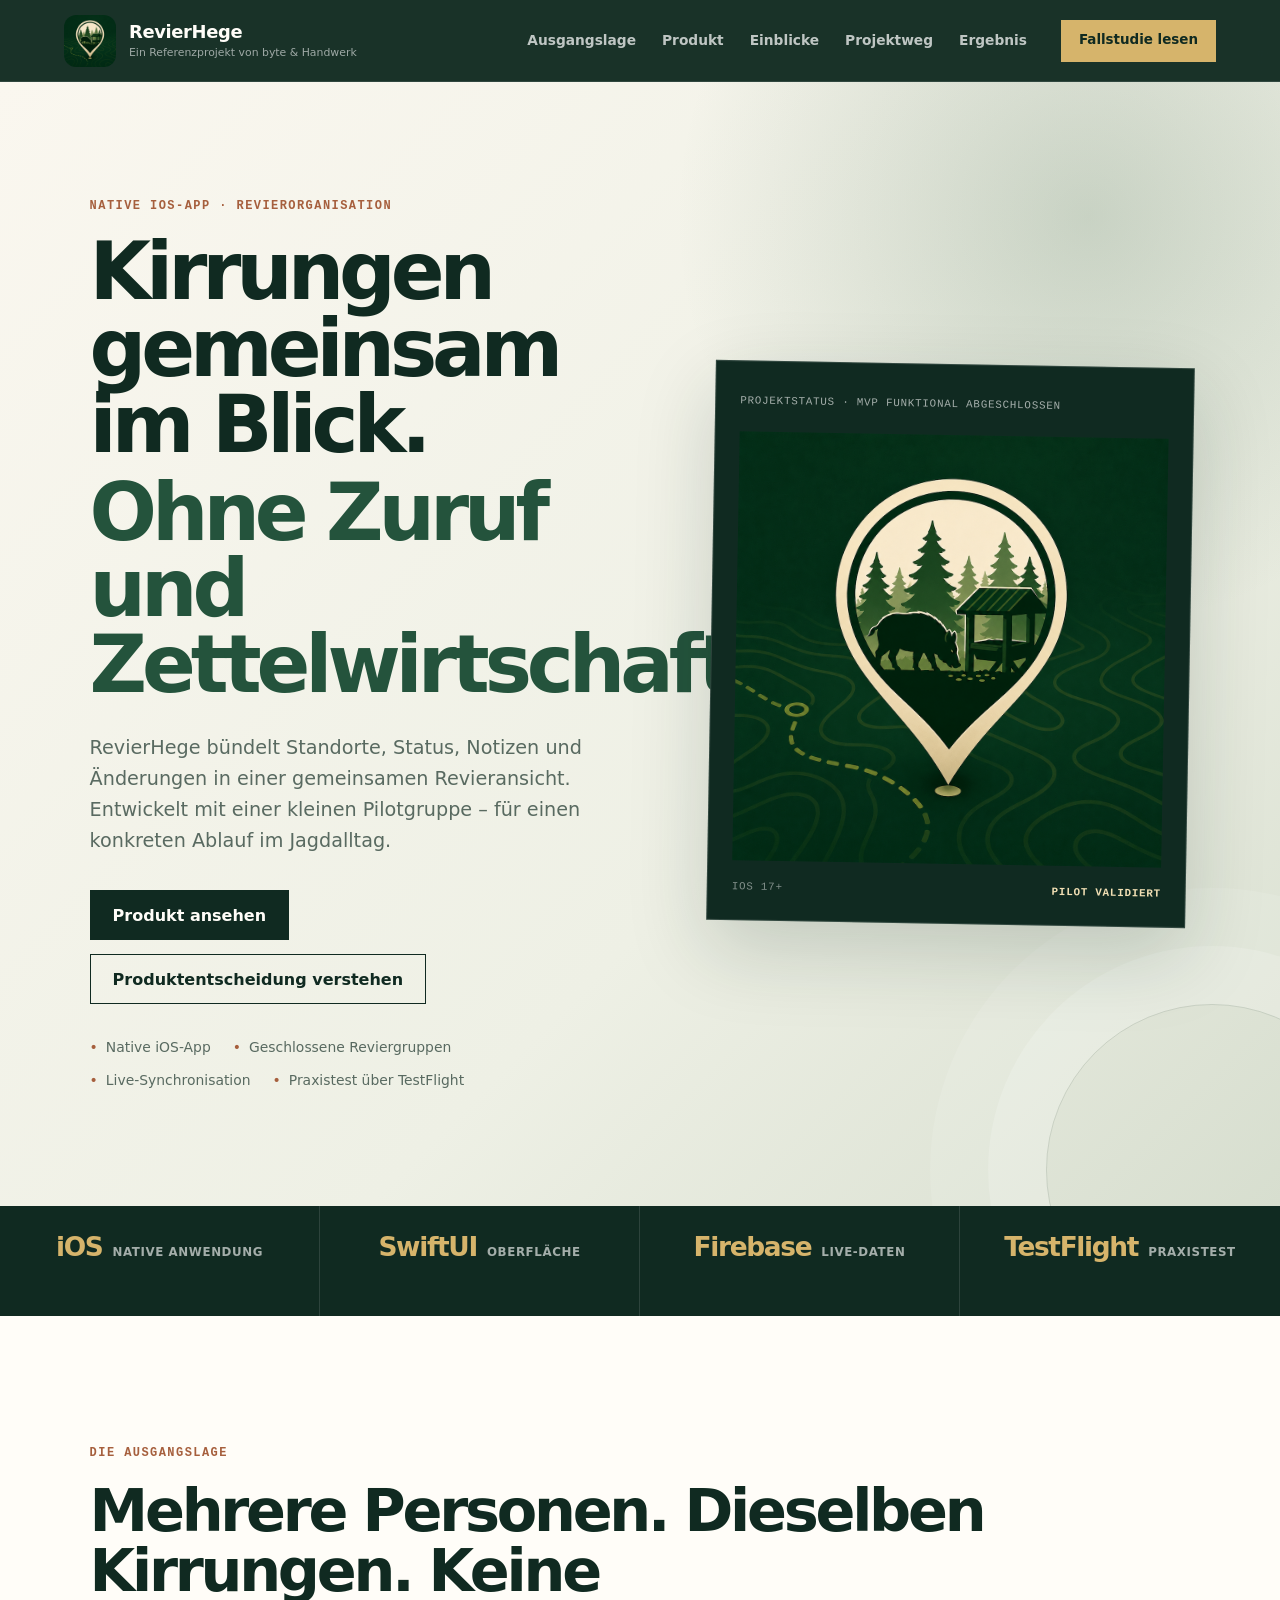
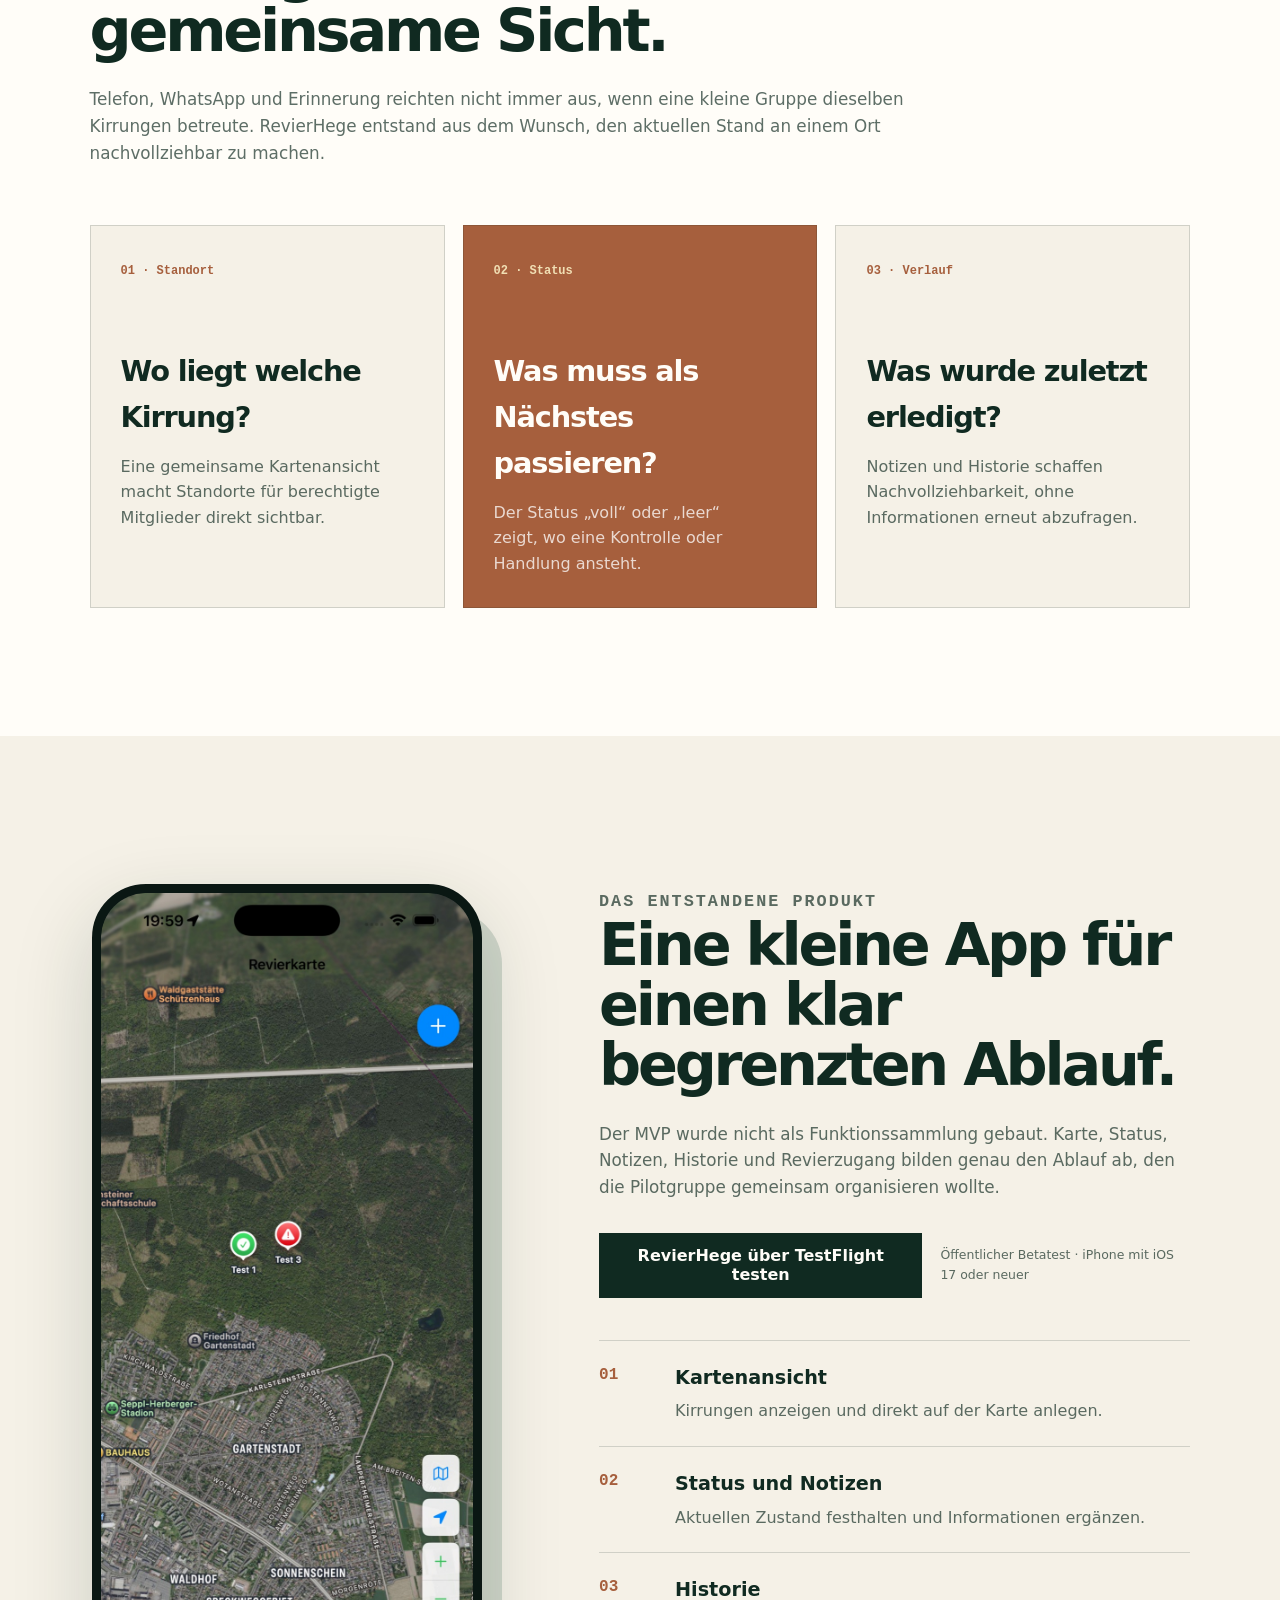
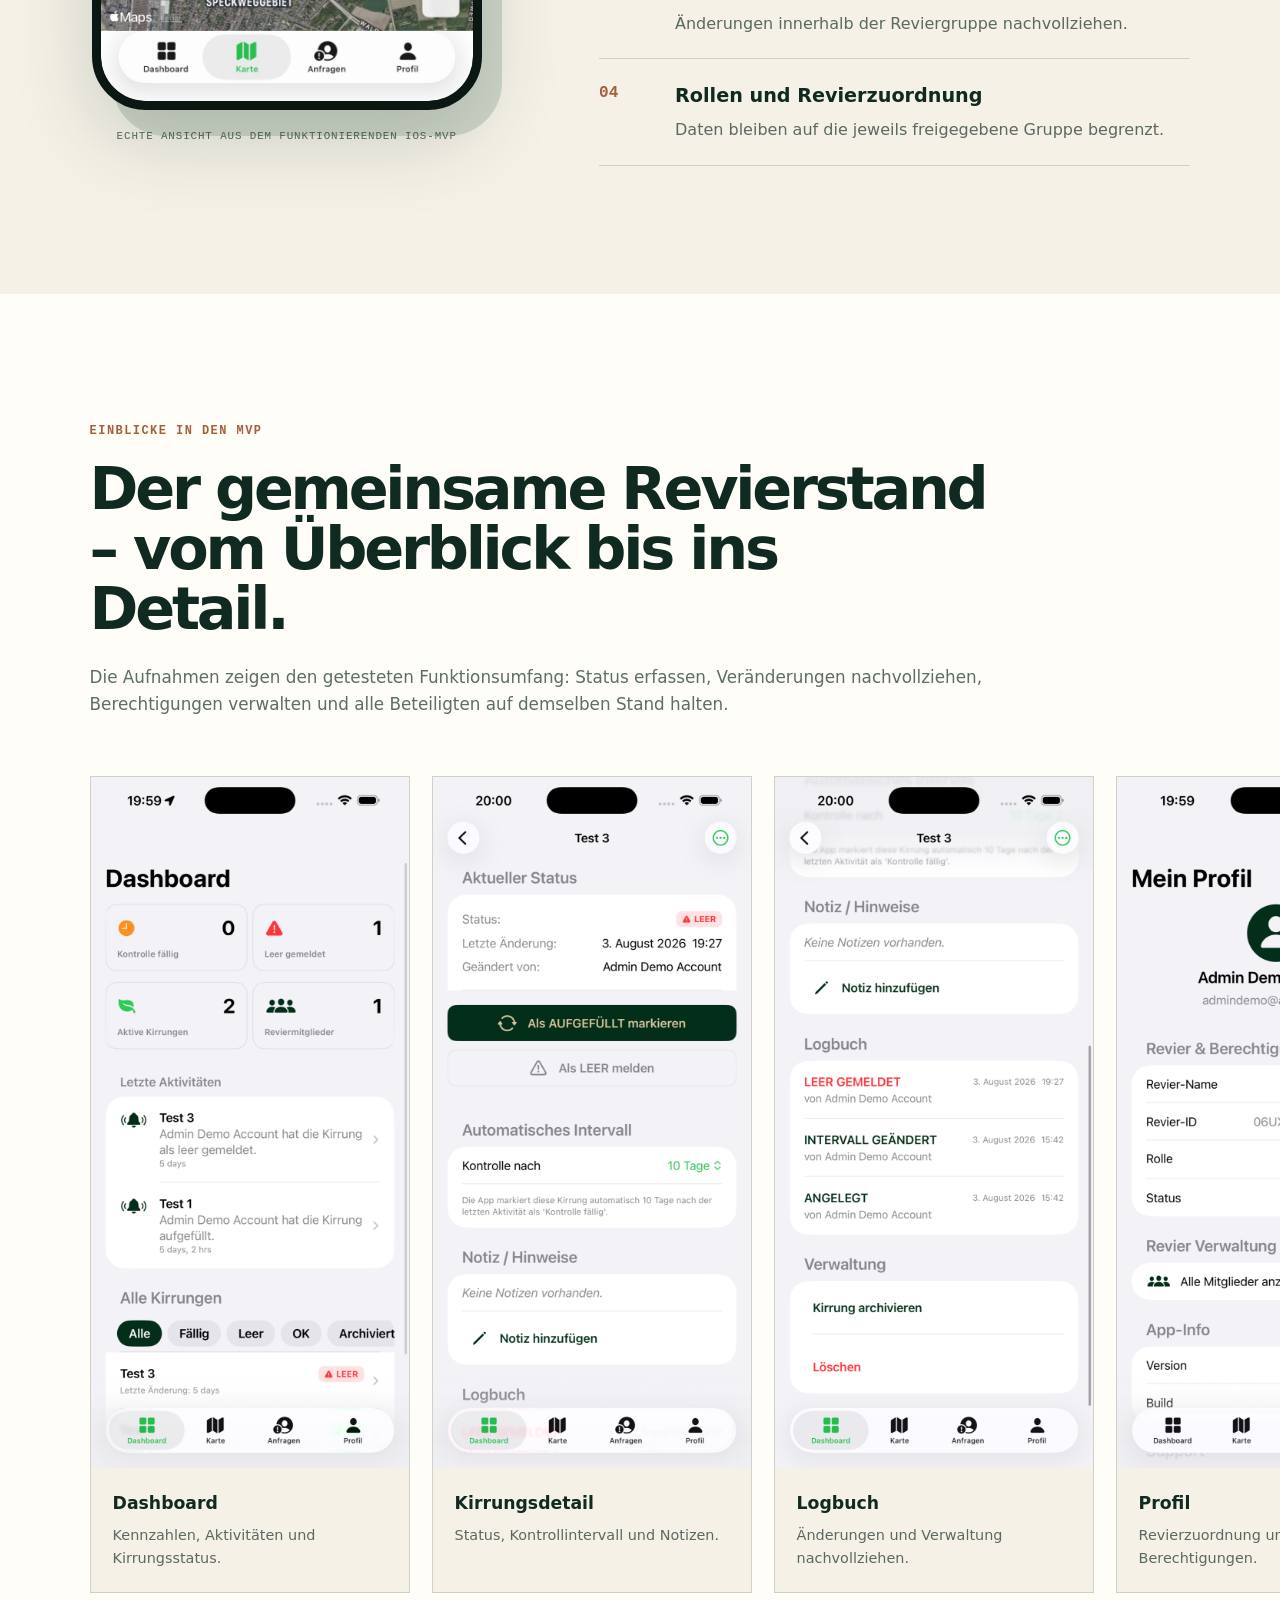
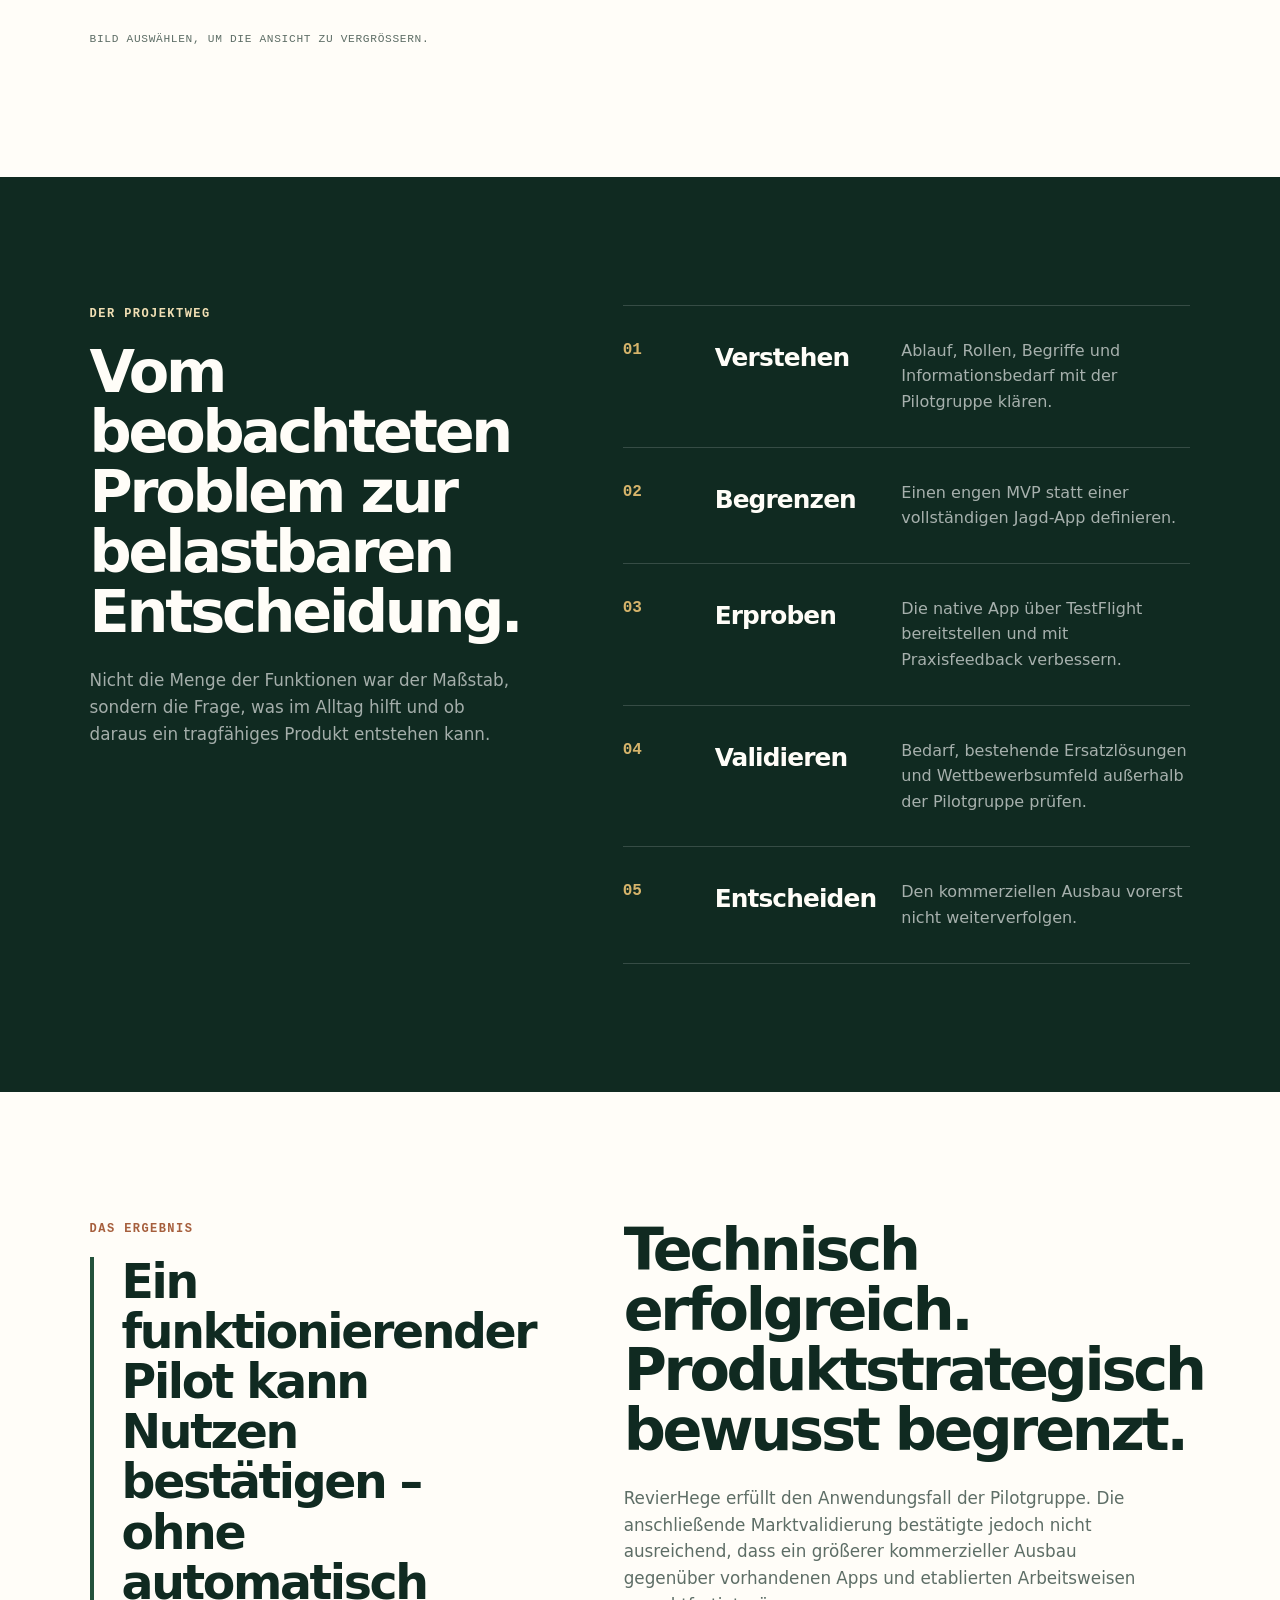
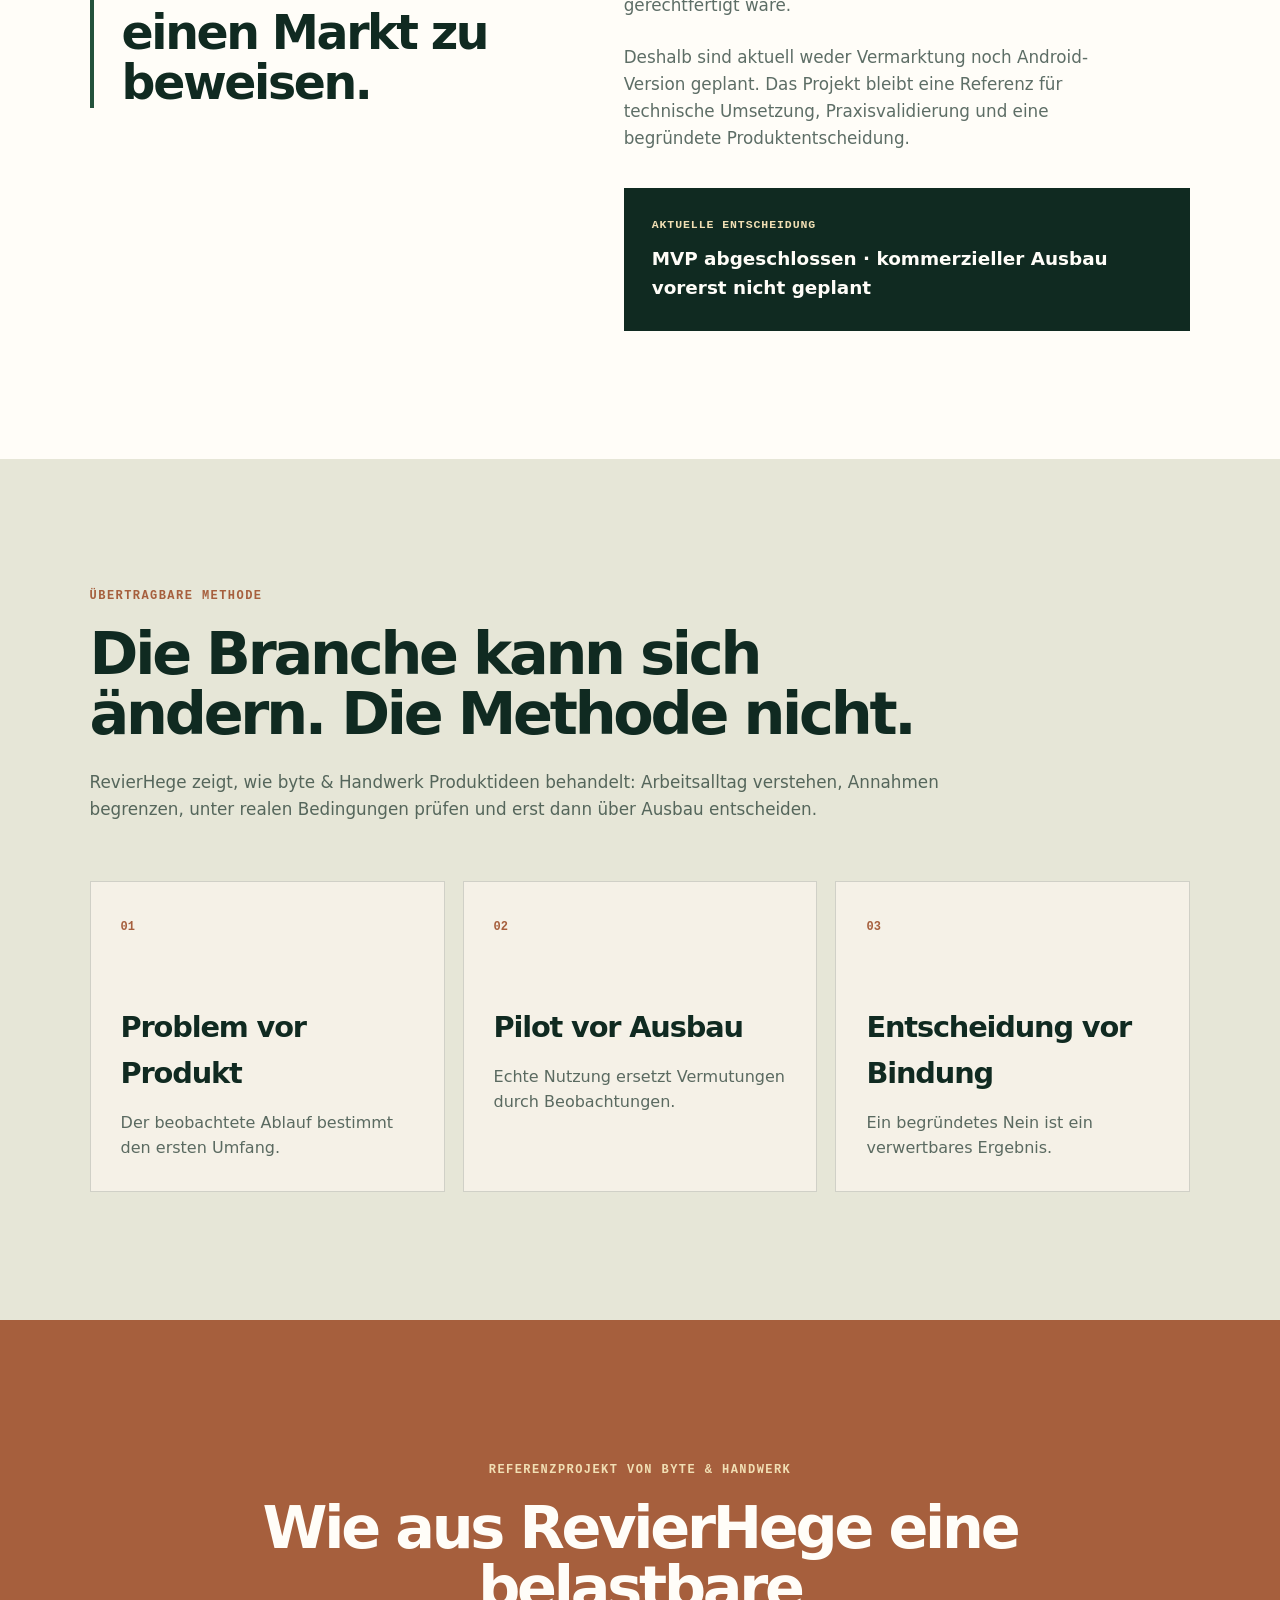
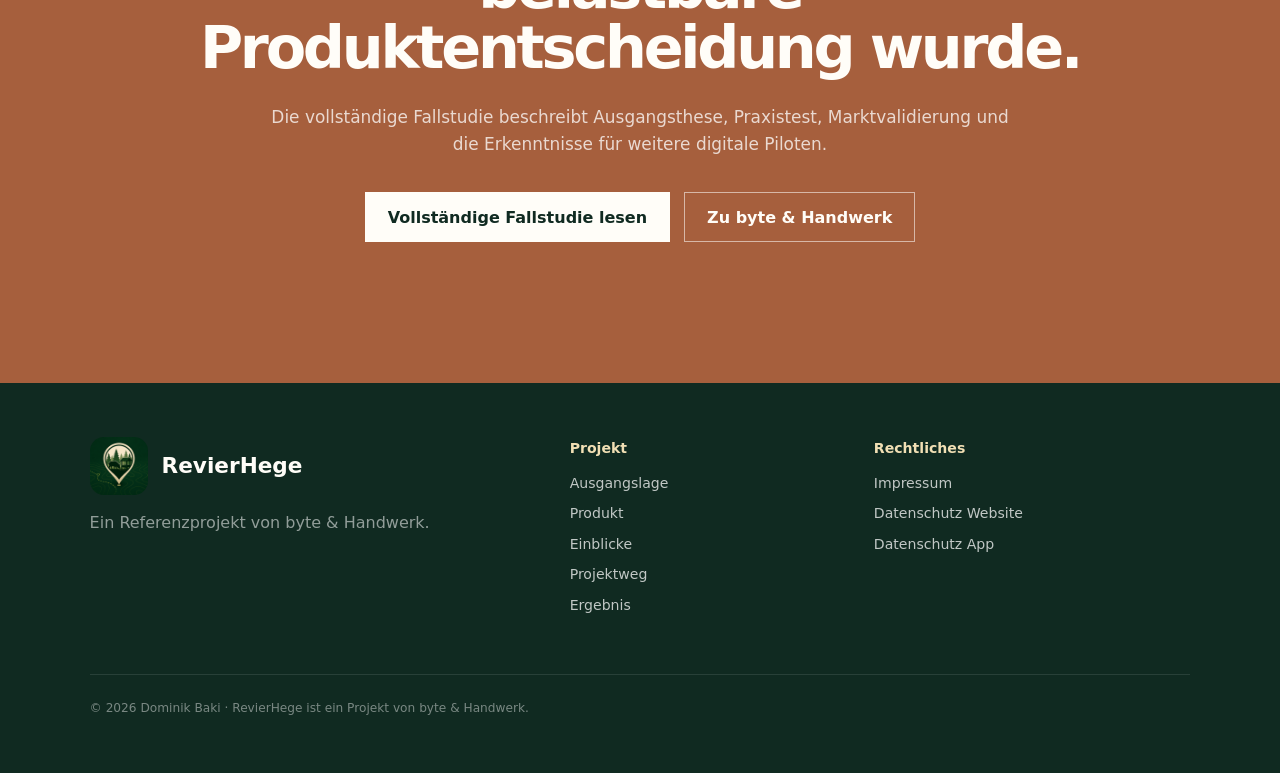
==== index.html @ daffe8df "feat: add app screenshots and beta link" ====
<!doctype html>
<html lang="de">
  <head>
    <meta charset="utf-8">
    <meta name="viewport" content="width=device-width, initial-scale=1">
    <title>RevierHege – Kirrungen gemeinsam im Blick</title>
    <meta name="description" content="RevierHege ist eine native iOS-App zur gemeinsamen Verwaltung von Kirrungen in kleinen, geschlossenen Reviergruppen.">
    <meta name="robots" content="noindex, nofollow">
    <meta name="theme-color" content="#102a21">
    <meta property="og:type" content="website">
    <meta property="og:locale" content="de_DE">
    <meta property="og:title" content="RevierHege – Kirrungen gemeinsam im Blick">
    <meta property="og:description" content="Vom Praxisproblem zum funktionierenden iOS-Piloten – ein Referenzprojekt von byte &amp; Handwerk.">
    <link rel="icon" type="image/png" href="assets/images/revierhege-icon.png">
    <link rel="apple-touch-icon" href="assets/images/revierhege-icon.png">
    <link rel="stylesheet" href="assets/styles.css?v=20260808-3">
    <script src="assets/site.js?v=20260808-2" defer></script>
    <script type="application/ld+json">
      {
        "@context": "https://schema.org",
        "@type": "SoftwareApplication",
        "name": "RevierHege",
        "applicationCategory": "ProductivityApplication",
        "operatingSystem": "iOS 17 oder neuer",
        "description": "Native iOS-App zur gemeinsamen Verwaltung von Kirrungen in kleinen Reviergruppen.",
        "author": {
          "@type": "Person",
          "name": "Dominik Baki"
        },
        "publisher": {
          "@type": "Organization",
          "name": "byte & Handwerk",
          "url": "https://byteundhandwerk.de/"
        }
      }
    </script>
  </head>
  <body>
    <a class="skip-link" href="#main-content">Zum Hauptinhalt springen</a>

    <header class="site-header">
      <a class="brand" href="index.html" aria-label="RevierHege Startseite">
        <img src="assets/images/revierhege-icon.png" alt="">
        <span><strong>RevierHege</strong><small>Ein Referenzprojekt von byte &amp; Handwerk</small></span>
      </a>
      <nav class="desktop-nav" aria-label="Hauptnavigation">
        <a href="#ausgangslage">Ausgangslage</a>
        <a href="#produkt">Produkt</a>
        <a href="#einblicke">Einblicke</a>
        <a href="#projektweg">Projektweg</a>
        <a href="#ergebnis">Ergebnis</a>
      </nav>
      <a class="button button-small" href="https://byteundhandwerk.de/referenz-revierhege.html" target="_blank" rel="noopener noreferrer">Fallstudie lesen</a>
      <button class="nav-toggle" type="button" data-nav-toggle aria-label="Menü öffnen" aria-expanded="false"><span></span></button>
    </header>
    <nav class="mobile-nav" data-mobile-nav aria-label="Mobile Navigation" aria-hidden="true">
      <a href="#ausgangslage">Ausgangslage</a>
      <a href="#produkt">Produkt</a>
      <a href="#einblicke">Einblicke</a>
      <a href="#projektweg">Projektweg</a>
      <a href="#ergebnis">Ergebnis</a>
      <a href="https://byteundhandwerk.de/referenz-revierhege.html">Fallstudie bei byte &amp; Handwerk</a>
    </nav>

    <main id="main-content">
      <section class="hero">
        <div class="hero-copy">
          <p class="eyebrow">Native iOS-App · Revierorganisation</p>
          <h1>Kirrungen gemeinsam im Blick.<span>Ohne Zuruf und Zettelwirtschaft.</span></h1>
          <p class="hero-lead">RevierHege bündelt Standorte, Status, Notizen und Änderungen in einer gemeinsamen Revieransicht. Entwickelt mit einer kleinen Pilotgruppe – für einen konkreten Ablauf im Jagdalltag.</p>
          <div class="hero-actions">
            <a class="button" href="#produkt">Produkt ansehen</a>
            <a class="button button-outline" href="#ergebnis">Produktentscheidung verstehen</a>
          </div>
          <ul class="trust-list" aria-label="Projektmerkmale">
            <li>Native iOS-App</li>
            <li>Geschlossene Reviergruppen</li>
            <li>Live-Synchronisation</li>
            <li>Praxistest über TestFlight</li>
          </ul>
        </div>

        <div class="brand-stage" aria-label="RevierHege App-Symbol und Projektstatus">
          <span class="stage-label">Projektstatus · MVP funktional abgeschlossen</span>
          <img src="assets/images/revierhege-icon.png" alt="RevierHege App-Symbol mit Wald, Wildschwein, Kirrung und Kartenmarkierung">
          <div class="stage-footer"><span>iOS 17+</span><strong>Pilot validiert</strong></div>
        </div>
      </section>

      <section class="project-stats" aria-label="Projektüberblick">
        <div><strong>iOS</strong><span>Native Anwendung</span></div>
        <div><strong>SwiftUI</strong><span>Oberfläche</span></div>
        <div><strong>Firebase</strong><span>Live-Daten</span></div>
        <div><strong>TestFlight</strong><span>Praxistest</span></div>
      </section>

      <section class="section section-white" id="ausgangslage">
        <div class="section-heading">
          <p class="eyebrow">Die Ausgangslage</p>
          <h2>Mehrere Personen. Dieselben Kirrungen. Keine gemeinsame Sicht.</h2>
          <p>Telefon, WhatsApp und Erinnerung reichten nicht immer aus, wenn eine kleine Gruppe dieselben Kirrungen betreute. RevierHege entstand aus dem Wunsch, den aktuellen Stand an einem Ort nachvollziehbar zu machen.</p>
        </div>
        <div class="problem-grid">
          <article><span class="card-number">01 · Standort</span><h3>Wo liegt welche Kirrung?</h3><p>Eine gemeinsame Kartenansicht macht Standorte für berechtigte Mitglieder direkt sichtbar.</p></article>
          <article class="accent-card"><span class="card-number">02 · Status</span><h3>Was muss als Nächstes passieren?</h3><p>Der Status „voll“ oder „leer“ zeigt, wo eine Kontrolle oder Handlung ansteht.</p></article>
          <article><span class="card-number">03 · Verlauf</span><h3>Was wurde zuletzt erledigt?</h3><p>Notizen und Historie schaffen Nachvollziehbarkeit, ohne Informationen erneut abzufragen.</p></article>
        </div>
      </section>

      <section class="section section-paper" id="produkt">
        <div class="product-layout">
          <figure class="app-preview">
            <div class="phone-frame">
              <img src="assets/images/screenshots/revierkarte.jpg" width="828" height="1800" alt="Revierkarte der RevierHege-App mit zwei markierten Kirrungen und unterschiedlichem Status">
            </div>
            <figcaption>Echte Ansicht aus dem funktionierenden iOS-MVP</figcaption>
          </figure>
          <div class="section-heading product-copy">
            <p class="eyebrow">Das entstandene Produkt</p>
            <h2>Eine kleine App für einen klar begrenzten Ablauf.</h2>
            <p>Der MVP wurde nicht als Funktionssammlung gebaut. Karte, Status, Notizen, Historie und Revierzugang bilden genau den Ablauf ab, den die Pilotgruppe gemeinsam organisieren wollte.</p>
            <div class="product-testflight">
              <a class="button" href="https://testflight.apple.com/join/mZbs236u" target="_blank" rel="noopener noreferrer">RevierHege über TestFlight testen</a>
              <span>Öffentlicher Betatest · iPhone mit iOS 17 oder neuer</span>
            </div>
            <ul class="feature-list">
              <li><span>01</span><div><strong>Kartenansicht</strong><p>Kirrungen anzeigen und direkt auf der Karte anlegen.</p></div></li>
              <li><span>02</span><div><strong>Status und Notizen</strong><p>Aktuellen Zustand festhalten und Informationen ergänzen.</p></div></li>
              <li><span>03</span><div><strong>Historie</strong><p>Änderungen innerhalb der Reviergruppe nachvollziehen.</p></div></li>
              <li><span>04</span><div><strong>Rollen und Revierzuordnung</strong><p>Daten bleiben auf die jeweils freigegebene Gruppe begrenzt.</p></div></li>
            </ul>
          </div>
        </div>
      </section>

      <section class="section section-white screenshot-section" id="einblicke">
        <div class="section-heading">
          <p class="eyebrow">Einblicke in den MVP</p>
          <h2>Der gemeinsame Revierstand – vom Überblick bis ins Detail.</h2>
          <p>Die Aufnahmen zeigen den getesteten Funktionsumfang: Status erfassen, Veränderungen nachvollziehen, Berechtigungen verwalten und alle Beteiligten auf demselben Stand halten.</p>
        </div>
        <div class="screenshot-gallery" aria-label="App-Ansichten aus RevierHege">
          <figure class="screenshot-card">
            <button class="screenshot-open" type="button" data-screenshot-open data-screenshot-src="assets/images/screenshots/dashboard.png" data-screenshot-alt="Dashboard der RevierHege-App mit Kennzahlen, letzten Aktivitäten und Kirrungsstatus" data-screenshot-caption="Dashboard – Kennzahlen, Aktivitäten und Kirrungsstatus" aria-label="Dashboard vergrößern">
              <img src="assets/images/screenshots/dashboard.png" width="828" height="1800" loading="lazy" alt="Dashboard der RevierHege-App mit Kennzahlen, letzten Aktivitäten und Kirrungsstatus">
            </button>
            <figcaption><strong>Dashboard</strong><span>Kennzahlen, Aktivitäten und Kirrungsstatus.</span></figcaption>
          </figure>
          <figure class="screenshot-card">
            <button class="screenshot-open" type="button" data-screenshot-open data-screenshot-src="assets/images/screenshots/kirrung-status.png" data-screenshot-alt="Detailansicht einer Kirrung mit aktuellem Status, Kontrollintervall und Notizfunktion" data-screenshot-caption="Kirrungsdetail – Status, Kontrollintervall und Notizen" aria-label="Kirrungsdetail vergrößern">
              <img src="assets/images/screenshots/kirrung-status.png" width="828" height="1800" loading="lazy" alt="Detailansicht einer Kirrung mit aktuellem Status, Kontrollintervall und Notizfunktion">
            </button>
            <figcaption><strong>Kirrungsdetail</strong><span>Status, Kontrollintervall und Notizen.</span></figcaption>
          </figure>
          <figure class="screenshot-card">
            <button class="screenshot-open" type="button" data-screenshot-open data-screenshot-src="assets/images/screenshots/kirrung-logbuch.png" data-screenshot-alt="Logbuch und Verwaltungsbereich einer Kirrung mit protokollierten Änderungen" data-screenshot-caption="Logbuch – Änderungen und Verwaltung nachvollziehen" aria-label="Logbuch vergrößern">
              <img src="assets/images/screenshots/kirrung-logbuch.png" width="828" height="1800" loading="lazy" alt="Logbuch und Verwaltungsbereich einer Kirrung mit protokollierten Änderungen">
            </button>
            <figcaption><strong>Logbuch</strong><span>Änderungen und Verwaltung nachvollziehen.</span></figcaption>
          </figure>
          <figure class="screenshot-card">
            <button class="screenshot-open" type="button" data-screenshot-open data-screenshot-src="assets/images/screenshots/profil-berechtigungen.png" data-screenshot-alt="Profilansicht der RevierHege-App mit Revierzuordnung, Rolle und Berechtigungen" data-screenshot-caption="Profil – Revierzuordnung und Berechtigungen" aria-label="Profil und Berechtigungen vergrößern">
              <img src="assets/images/screenshots/profil-berechtigungen.png" width="828" height="1800" loading="lazy" alt="Profilansicht der RevierHege-App mit Revierzuordnung, Rolle und Berechtigungen">
            </button>
            <figcaption><strong>Profil</strong><span>Revierzuordnung und Berechtigungen.</span></figcaption>
          </figure>
          <figure class="screenshot-card">
            <button class="screenshot-open" type="button" data-screenshot-open data-screenshot-src="assets/images/screenshots/profil-support-rechtliches.png" data-screenshot-alt="Profilbereich der RevierHege-App mit Support, Rechtstexten und Kontoverwaltung" data-screenshot-caption="Kontoverwaltung – Support, Rechtliches und persönliche Daten" aria-label="Kontoverwaltung vergrößern">
              <img src="assets/images/screenshots/profil-support-rechtliches.png" width="828" height="1800" loading="lazy" alt="Profilbereich der RevierHege-App mit Support, Rechtstexten und Kontoverwaltung">
            </button>
            <figcaption><strong>Kontoverwaltung</strong><span>Support, Rechtliches und persönliche Daten.</span></figcaption>
          </figure>
          <figure class="screenshot-card">
            <button class="screenshot-open" type="button" data-screenshot-open data-screenshot-src="assets/images/screenshots/mitgliedsanfragen.png" data-screenshot-alt="Ansicht für offene Mitgliedsanfragen innerhalb einer geschlossenen Reviergruppe" data-screenshot-caption="Mitgliedsanfragen – kontrollierter Zugang zum Revier" aria-label="Mitgliedsanfragen vergrößern">
              <img src="assets/images/screenshots/mitgliedsanfragen.png" width="828" height="1800" loading="lazy" alt="Ansicht für offene Mitgliedsanfragen innerhalb einer geschlossenen Reviergruppe">
            </button>
            <figcaption><strong>Mitgliedsanfragen</strong><span>Kontrollierter Zugang zum Revier.</span></figcaption>
          </figure>
        </div>
        <p class="gallery-hint">Bild auswählen, um die Ansicht zu vergrößern.</p>
      </section>

      <section class="section section-dark" id="projektweg">
        <div class="process-layout">
          <div class="section-heading">
            <p class="eyebrow eyebrow-light">Der Projektweg</p>
            <h2>Vom beobachteten Problem zur belastbaren Entscheidung.</h2>
            <p>Nicht die Menge der Funktionen war der Maßstab, sondern die Frage, was im Alltag hilft und ob daraus ein tragfähiges Produkt entstehen kann.</p>
          </div>
          <div class="process-list">
            <article><span>01</span><h3>Verstehen</h3><p>Ablauf, Rollen, Begriffe und Informationsbedarf mit der Pilotgruppe klären.</p></article>
            <article><span>02</span><h3>Begrenzen</h3><p>Einen engen MVP statt einer vollständigen Jagd-App definieren.</p></article>
            <article><span>03</span><h3>Erproben</h3><p>Die native App über TestFlight bereitstellen und mit Praxisfeedback verbessern.</p></article>
            <article><span>04</span><h3>Validieren</h3><p>Bedarf, bestehende Ersatzlösungen und Wettbewerbsumfeld außerhalb der Pilotgruppe prüfen.</p></article>
            <article><span>05</span><h3>Entscheiden</h3><p>Den kommerziellen Ausbau vorerst nicht weiterverfolgen.</p></article>
          </div>
        </div>
      </section>

      <section class="section section-white" id="ergebnis">
        <div class="result-layout">
          <div>
            <p class="eyebrow">Das Ergebnis</p>
            <blockquote>Ein funktionierender Pilot kann Nutzen bestätigen – ohne automatisch einen Markt zu beweisen.</blockquote>
          </div>
          <div class="result-copy">
            <h2>Technisch erfolgreich. Produktstrategisch bewusst begrenzt.</h2>
            <p>RevierHege erfüllt den Anwendungsfall der Pilotgruppe. Die anschließende Marktvalidierung bestätigte jedoch nicht ausreichend, dass ein größerer kommerzieller Ausbau gegenüber vorhandenen Apps und etablierten Arbeitsweisen gerechtfertigt wäre.</p>
            <p>Deshalb sind aktuell weder Vermarktung noch Android-Version geplant. Das Projekt bleibt eine Referenz für technische Umsetzung, Praxisvalidierung und eine begründete Produktentscheidung.</p>
            <div class="decision-note"><span>Aktuelle Entscheidung</span><strong>MVP abgeschlossen · kommerzieller Ausbau vorerst nicht geplant</strong></div>
          </div>
        </div>
      </section>

      <section class="section section-deep">
        <div class="section-heading">
          <p class="eyebrow">Übertragbare Methode</p>
          <h2>Die Branche kann sich ändern. Die Methode nicht.</h2>
          <p>RevierHege zeigt, wie byte &amp; Handwerk Produktideen behandelt: Arbeitsalltag verstehen, Annahmen begrenzen, unter realen Bedingungen prüfen und erst dann über Ausbau entscheiden.</p>
        </div>
        <div class="method-grid">
          <article><span>01</span><h3>Problem vor Produkt</h3><p>Der beobachtete Ablauf bestimmt den ersten Umfang.</p></article>
          <article><span>02</span><h3>Pilot vor Ausbau</h3><p>Echte Nutzung ersetzt Vermutungen durch Beobachtungen.</p></article>
          <article><span>03</span><h3>Entscheidung vor Bindung</h3><p>Ein begründetes Nein ist ein verwertbares Ergebnis.</p></article>
        </div>
      </section>

      <section class="cta">
        <p class="eyebrow eyebrow-light">Referenzprojekt von byte &amp; Handwerk</p>
        <h2>Wie aus RevierHege eine belastbare Produktentscheidung wurde.</h2>
        <p>Die vollständige Fallstudie beschreibt Ausgangsthese, Praxistest, Marktvalidierung und die Erkenntnisse für weitere digitale Piloten.</p>
        <div class="hero-actions hero-actions-centered">
          <a class="button button-light" href="https://byteundhandwerk.de/referenz-revierhege.html" target="_blank" rel="noopener noreferrer">Vollständige Fallstudie lesen</a>
          <a class="button button-ghost-light" href="https://byteundhandwerk.de/" target="_blank" rel="noopener noreferrer">Zu byte &amp; Handwerk</a>
        </div>
      </section>
    </main>

    <footer class="site-footer">
      <div class="footer-brand">
        <div class="footer-mark"><img src="assets/images/revierhege-icon.png" alt=""><strong>RevierHege</strong></div>
        <p>Ein Referenzprojekt von byte &amp; Handwerk.</p>
      </div>
      <div class="footer-links"><strong>Projekt</strong><a href="#ausgangslage">Ausgangslage</a><a href="#produkt">Produkt</a><a href="#einblicke">Einblicke</a><a href="#projektweg">Projektweg</a><a href="#ergebnis">Ergebnis</a></div>
      <div class="footer-links"><strong>Rechtliches</strong><a href="impressum.html">Impressum</a><a href="datenschutz.html">Datenschutz Website</a><a href="app-datenschutz.html">Datenschutz App</a></div>
      <div class="footer-meta">© <span data-current-year>2026</span> Dominik Baki · RevierHege ist ein Projekt von <a href="https://byteundhandwerk.de/">byte &amp; Handwerk</a>.</div>
    </footer>

    <dialog class="screenshot-dialog" data-screenshot-dialog aria-label="Vergrößerte App-Ansicht">
      <button class="screenshot-dialog-close" type="button" data-screenshot-close aria-label="Ansicht schließen">Schließen</button>
      <div class="screenshot-dialog-content">
        <img data-screenshot-dialog-image alt="">
        <p data-screenshot-dialog-caption></p>
      </div>
    </dialog>
  </body>
</html>
---- assets/styles.css ----
:root {
  --ink: #102a21;
  --ink-soft: #17392e;
  --paper: #f5f1e7;
  --paper-deep: #e6e6d7;
  --white: #fffdf8;
  --forest: #24533c;
  --forest-light: #52765b;
  --rust: #a65f3d;
  --gold: #d6b46b;
  --gold-soft: #f1dfb4;
  --line: rgba(16, 42, 33, 0.16);
  --muted: rgba(16, 42, 33, 0.68);
  --shadow: 0 28px 80px rgba(16, 42, 33, 0.18);
}

* {
  box-sizing: border-box;
}

html {
  scroll-behavior: smooth;
}

body {
  margin: 0;
  background: var(--paper);
  color: var(--ink);
  font-family: ui-sans-serif, system-ui, -apple-system, BlinkMacSystemFont, "Segoe UI", sans-serif;
  line-height: 1.6;
  text-rendering: optimizeLegibility;
}

body.nav-open {
  overflow: hidden;
}

img {
  display: block;
  max-width: 100%;
}

a {
  color: inherit;
  text-decoration: none;
}

button {
  font: inherit;
}

button,
a {
  -webkit-tap-highlight-color: transparent;
}

:focus-visible {
  outline: 3px solid var(--gold);
  outline-offset: 4px;
}

h1,
h2,
h3,
p,
blockquote {
  text-wrap: pretty;
}

.skip-link {
  position: fixed;
  z-index: 300;
  top: -80px;
  left: 16px;
  padding: 10px 16px;
  background: var(--white);
  color: var(--ink);
  font-weight: 800;
  transition: top 160ms ease;
}

.skip-link:focus {
  top: 14px;
}

.site-header {
  position: sticky;
  z-index: 100;
  top: 0;
  display: grid;
  grid-template-columns: minmax(260px, 1fr) auto auto;
  align-items: center;
  gap: 34px;
  min-height: 82px;
  padding: 10px clamp(22px, 5vw, 72px);
  border-bottom: 1px solid rgba(255, 255, 255, 0.1);
  background: rgba(16, 42, 33, 0.96);
  color: var(--white);
  backdrop-filter: blur(14px);
}

.brand {
  display: flex;
  width: fit-content;
  align-items: center;
  gap: 13px;
}

.brand img {
  width: 52px;
  height: 52px;
  border-radius: 12px;
}

.brand span {
  display: flex;
  flex-direction: column;
  line-height: 1.1;
}

.brand strong {
  font-size: 1.12rem;
  letter-spacing: -0.02em;
}

.brand small {
  margin-top: 5px;
  color: rgba(255, 255, 255, 0.58);
  font-size: 0.68rem;
}

.desktop-nav {
  display: flex;
  align-items: center;
  gap: 26px;
  color: rgba(255, 255, 255, 0.72);
  font-size: 0.86rem;
  font-weight: 700;
}

.desktop-nav a:hover {
  color: var(--gold-soft);
}

.nav-toggle {
  display: none;
  width: 44px;
  height: 44px;
  padding: 0;
  border: 1px solid rgba(255, 255, 255, 0.18);
  background: transparent;
  color: var(--white);
  cursor: pointer;
}

.nav-toggle span,
.nav-toggle::before,
.nav-toggle::after {
  display: block;
  width: 20px;
  height: 2px;
  margin: 4px auto;
  background: currentColor;
  content: "";
  transition: transform 160ms ease, opacity 160ms ease;
}

.nav-toggle[aria-expanded="true"] span {
  opacity: 0;
}

.nav-toggle[aria-expanded="true"]::before {
  transform: translateY(6px) rotate(45deg);
}

.nav-toggle[aria-expanded="true"]::after {
  transform: translateY(-6px) rotate(-45deg);
}

.mobile-nav {
  position: fixed;
  z-index: 90;
  inset: 82px 0 auto;
  display: none;
  padding: 24px;
  background: var(--ink);
  color: var(--white);
  box-shadow: 0 24px 60px rgba(16, 42, 33, 0.34);
}

.mobile-nav.is-open {
  display: grid;
  gap: 8px;
}

.mobile-nav a {
  padding: 13px 4px;
  border-bottom: 1px solid rgba(255, 255, 255, 0.1);
  font-weight: 700;
}

.button {
  display: inline-flex;
  min-height: 50px;
  align-items: center;
  justify-content: center;
  padding: 12px 22px;
  border: 1px solid var(--ink);
  background: var(--ink);
  color: var(--white);
  font-weight: 780;
  line-height: 1.2;
  text-align: center;
  transition: transform 160ms ease, background 160ms ease, color 160ms ease, border-color 160ms ease;
}

.button:hover {
  transform: translateY(-2px);
  border-color: var(--rust);
  background: var(--rust);
}

.button-small {
  min-height: 42px;
  padding: 9px 17px;
  border-color: var(--gold);
  background: var(--gold);
  color: var(--ink);
  font-size: 0.84rem;
}

.button-small:hover {
  border-color: var(--gold-soft);
  background: var(--gold-soft);
  color: var(--ink);
}

.button-outline {
  background: transparent;
  color: var(--ink);
}

.button-outline:hover {
  color: var(--white);
}

.button-light {
  border-color: var(--white);
  background: var(--white);
  color: var(--ink);
}

.button-light:hover {
  border-color: var(--gold-soft);
  background: var(--gold-soft);
  color: var(--ink);
}

.button-ghost-light {
  border-color: rgba(255, 255, 255, 0.55);
  background: transparent;
  color: var(--white);
}

.eyebrow {
  margin: 0 0 18px;
  color: var(--rust);
  font-family: ui-monospace, SFMono-Regular, Menlo, Monaco, Consolas, monospace;
  font-size: 0.75rem;
  font-weight: 800;
  letter-spacing: 0.12em;
  text-transform: uppercase;
}

.eyebrow-light {
  color: var(--gold-soft);
}

.hero {
  position: relative;
  display: grid;
  grid-template-columns: minmax(0, 1.04fr) minmax(390px, 0.96fr);
  gap: clamp(52px, 8vw, 118px);
  min-height: calc(100vh - 82px);
  align-items: center;
  overflow: hidden;
  padding: clamp(76px, 9vw, 138px) clamp(24px, 7vw, 120px);
  background:
    radial-gradient(circle at 85% 12%, rgba(82, 118, 91, 0.25), transparent 28%),
    linear-gradient(135deg, #faf7ef 0%, #eef0e5 62%, #d7decf 100%);
}

.hero::after {
  position: absolute;
  right: -98px;
  bottom: -130px;
  width: 330px;
  height: 330px;
  border: 1px solid rgba(16, 42, 33, 0.1);
  border-radius: 50%;
  box-shadow: 0 0 0 58px rgba(255, 255, 255, 0.16), 0 0 0 116px rgba(255, 255, 255, 0.1);
  content: "";
}

.hero-copy,
.brand-stage {
  position: relative;
  z-index: 1;
}

.hero h1 {
  max-width: 880px;
  margin: 0;
  font-size: clamp(3.3rem, 6.2vw, 6.5rem);
  line-height: 0.96;
  letter-spacing: -0.064em;
}

.hero h1 span {
  display: block;
  margin-top: 12px;
  color: var(--forest);
}

.hero-lead {
  max-width: 730px;
  margin: 30px 0 0;
  color: var(--muted);
  font-size: clamp(1.08rem, 1.5vw, 1.32rem);
}

.hero-actions {
  display: flex;
  flex-wrap: wrap;
  align-items: center;
  gap: 14px;
  margin-top: 34px;
}

.hero-actions-centered {
  justify-content: center;
}

.trust-list {
  display: flex;
  flex-wrap: wrap;
  gap: 10px 22px;
  margin: 32px 0 0;
  padding: 0;
  color: var(--muted);
  font-size: 0.87rem;
  list-style: none;
}

.trust-list li::before {
  margin-right: 8px;
  color: var(--rust);
  content: "•";
}

.brand-stage {
  padding: 24px;
  border: 1px solid rgba(255, 255, 255, 0.14);
  background: var(--ink);
  color: var(--white);
  box-shadow: var(--shadow);
  transform: rotate(1deg);
}

.brand-stage img {
  width: 100%;
  aspect-ratio: 1;
  margin-top: 20px;
  object-fit: cover;
}

.stage-label,
.stage-footer {
  font-family: ui-monospace, SFMono-Regular, Menlo, Monaco, Consolas, monospace;
  font-size: 0.68rem;
  letter-spacing: 0.07em;
  text-transform: uppercase;
}

.stage-label {
  color: rgba(255, 255, 255, 0.62);
}

.stage-footer {
  display: flex;
  justify-content: space-between;
  gap: 18px;
  margin-top: 18px;
  color: rgba(255, 255, 255, 0.48);
}

.stage-footer strong {
  color: var(--gold-soft);
}

.project-stats {
  display: grid;
  grid-template-columns: repeat(4, 1fr);
  background: var(--ink);
  color: var(--white);
}

.project-stats div {
  display: flex;
  min-height: 110px;
  align-items: baseline;
  justify-content: center;
  gap: 10px;
  padding: 20px;
  border-right: 1px solid rgba(255, 255, 255, 0.12);
  text-align: center;
}

.project-stats div:last-child {
  border-right: 0;
}

.project-stats strong {
  color: var(--gold);
  font-size: 1.65rem;
  letter-spacing: -0.05em;
}

.project-stats span {
  color: rgba(255, 255, 255, 0.62);
  font-size: 0.74rem;
  font-weight: 760;
  letter-spacing: 0.05em;
  text-transform: uppercase;
}

.section {
  padding: clamp(82px, 10vw, 148px) clamp(24px, 7vw, 120px);
}

.section-white {
  background: var(--white);
}

.section-paper {
  background: var(--paper);
}

.section-deep {
  background: var(--paper-deep);
}

.section-dark {
  background: var(--ink);
  color: var(--white);
}

.section-heading {
  max-width: 900px;
}

.section-heading h2,
.result-copy h2,
.legal-hero h1,
.cta h2 {
  margin: 0;
  font-size: clamp(2.35rem, 4.6vw, 4.7rem);
  line-height: 1.02;
  letter-spacing: -0.055em;
}

.section-heading > p:last-child,
.product-copy > p,
.result-copy > p {
  margin: 25px 0 0;
  color: var(--muted);
  font-size: 1.05rem;
}

.section-dark .section-heading > p:last-child {
  color: rgba(255, 255, 255, 0.62);
}

.problem-grid,
.method-grid {
  display: grid;
  grid-template-columns: repeat(3, 1fr);
  gap: 18px;
  margin-top: 58px;
}

.problem-grid article,
.method-grid article {
  min-height: 280px;
  padding: 30px;
  border: 1px solid var(--line);
  background: var(--paper);
}

.problem-grid .accent-card {
  background: var(--rust);
  color: var(--white);
}

.card-number,
.method-grid span {
  color: var(--rust);
  font-family: ui-monospace, SFMono-Regular, Menlo, Monaco, Consolas, monospace;
  font-size: 0.75rem;
  font-weight: 800;
}

.accent-card .card-number {
  color: var(--gold-soft);
}

.problem-grid h3,
.method-grid h3 {
  margin: 66px 0 14px;
  font-size: 1.8rem;
  letter-spacing: -0.04em;
}

.problem-grid p,
.method-grid p {
  margin: 0;
  color: var(--muted);
}

.problem-grid .accent-card p {
  color: rgba(255, 255, 255, 0.76);
}

.product-layout {
  display: grid;
  grid-template-columns: minmax(330px, 0.8fr) minmax(0, 1.2fr);
  gap: clamp(58px, 9vw, 140px);
  align-items: center;
}

.app-preview {
  margin: 0;
  text-align: center;
}

.app-preview figcaption {
  margin: 18px 0 0;
  color: var(--muted);
  font-family: ui-monospace, SFMono-Regular, Menlo, Monaco, Consolas, monospace;
  font-size: 0.68rem;
  letter-spacing: 0.08em;
  text-transform: uppercase;
}

.phone-frame {
  width: min(390px, 100%);
  margin: 0 auto;
  overflow: hidden;
  border: 9px solid #0a1713;
  border-radius: 54px;
  background: #0a1713;
  box-shadow: 20px 26px 0 rgba(36, 83, 60, 0.18), var(--shadow);
}

.phone-frame img {
  width: 100%;
  height: auto;
  border-radius: 43px;
}

.feature-list {
  margin: 42px 0 0;
  padding: 0;
  border-top: 1px solid var(--line);
  list-style: none;
}

.product-testflight {
  display: flex;
  align-items: center;
  gap: 18px;
  margin-top: 32px;
}

.product-testflight span {
  max-width: 250px;
  color: var(--muted);
  font-size: 0.78rem;
}

.feature-list li {
  display: grid;
  grid-template-columns: 58px 1fr;
  gap: 18px;
  padding: 22px 0;
  border-bottom: 1px solid var(--line);
}

.feature-list > li > span {
  color: var(--rust);
  font-family: ui-monospace, SFMono-Regular, Menlo, Monaco, Consolas, monospace;
  font-weight: 800;
}

.feature-list strong {
  font-size: 1.2rem;
}

.feature-list p {
  margin: 5px 0 0;
  color: var(--muted);
}

.screenshot-section {
  overflow: hidden;
}

.screenshot-gallery {
  display: grid;
  grid-auto-columns: clamp(260px, 25vw, 350px);
  grid-auto-flow: column;
  gap: 22px;
  margin: 58px calc(clamp(24px, 7vw, 120px) * -1) 0;
  padding: 0 clamp(24px, 7vw, 120px) 24px;
  overflow-x: auto;
  overscroll-behavior-inline: contain;
  scroll-padding-inline: clamp(24px, 7vw, 120px);
  scroll-snap-type: inline mandatory;
  scrollbar-color: var(--forest) var(--paper-deep);
  scrollbar-width: thin;
}

.screenshot-card {
  margin: 0;
  border: 1px solid var(--line);
  background: var(--paper);
  scroll-snap-align: start;
}

.screenshot-open {
  display: block;
  width: 100%;
  padding: 0;
  overflow: hidden;
  border: 0;
  background: #eef0f6;
  cursor: zoom-in;
}

.screenshot-open img {
  width: 100%;
  height: auto;
  transition: transform 240ms ease;
}

.screenshot-open:hover img {
  transform: scale(1.018);
}

.screenshot-card figcaption {
  display: flex;
  min-height: 116px;
  flex-direction: column;
  gap: 6px;
  padding: 22px;
}

.screenshot-card figcaption strong {
  font-size: 1.08rem;
}

.screenshot-card figcaption span {
  color: var(--muted);
  font-size: 0.9rem;
}

.gallery-hint {
  margin: 14px 0 0;
  color: var(--muted);
  font-family: ui-monospace, SFMono-Regular, Menlo, Monaco, Consolas, monospace;
  font-size: 0.7rem;
  letter-spacing: 0.06em;
  text-transform: uppercase;
}

.screenshot-dialog {
  width: min(92vw, 620px);
  max-width: none;
  max-height: 94vh;
  padding: 0;
  overflow: hidden;
  border: 1px solid rgba(255, 255, 255, 0.16);
  border-radius: 28px;
  background: var(--ink);
  color: var(--white);
  box-shadow: 0 32px 120px rgba(0, 0, 0, 0.42);
}

.screenshot-dialog::backdrop {
  background: rgba(6, 18, 14, 0.82);
  backdrop-filter: blur(8px);
}

.screenshot-dialog-content {
  max-height: 94vh;
  overflow-y: auto;
}

.screenshot-dialog-content img {
  width: 100%;
  height: auto;
}

.screenshot-dialog-content p {
  margin: 0;
  padding: 20px 78px 22px 24px;
  color: rgba(255, 255, 255, 0.74);
}

.screenshot-dialog-close {
  position: absolute;
  z-index: 2;
  top: 14px;
  right: 14px;
  padding: 10px 14px;
  border: 1px solid rgba(255, 255, 255, 0.3);
  border-radius: 999px;
  background: rgba(16, 42, 33, 0.9);
  color: var(--white);
  cursor: pointer;
  font-size: 0.75rem;
  font-weight: 760;
}

.process-layout {
  display: grid;
  grid-template-columns: 0.75fr 1.25fr;
  gap: clamp(52px, 8vw, 120px);
  align-items: start;
}

.process-layout .section-heading {
  position: sticky;
  top: 122px;
}

.process-list {
  border-top: 1px solid rgba(255, 255, 255, 0.16);
}

.process-list article {
  display: grid;
  grid-template-columns: 68px 0.72fr 1.28fr;
  gap: 24px;
  padding: 32px 0;
  border-bottom: 1px solid rgba(255, 255, 255, 0.16);
}

.process-list span {
  color: var(--gold);
  font-family: ui-monospace, SFMono-Regular, Menlo, Monaco, Consolas, monospace;
  font-weight: 800;
}

.process-list h3 {
  margin: 0;
  font-size: 1.55rem;
  letter-spacing: -0.035em;
}

.process-list p {
  margin: 0;
  color: rgba(255, 255, 255, 0.63);
}

.result-layout {
  display: grid;
  grid-template-columns: minmax(300px, 0.85fr) minmax(0, 1.15fr);
  gap: clamp(52px, 9vw, 132px);
  align-items: start;
}

.result-layout blockquote {
  margin: 0;
  padding-left: 28px;
  border-left: 4px solid var(--forest);
  font-size: clamp(2rem, 3.7vw, 3.8rem);
  font-weight: 780;
  line-height: 1.06;
  letter-spacing: -0.05em;
}

.decision-note {
  display: flex;
  flex-direction: column;
  gap: 10px;
  margin-top: 36px;
  padding: 28px;
  background: var(--ink);
  color: var(--white);
}

.decision-note span {
  color: var(--gold-soft);
  font-family: ui-monospace, SFMono-Regular, Menlo, Monaco, Consolas, monospace;
  font-size: 0.72rem;
  font-weight: 800;
  letter-spacing: 0.08em;
  text-transform: uppercase;
}

.decision-note strong {
  font-size: 1.15rem;
}

.cta {
  padding: clamp(90px, 11vw, 166px) clamp(24px, 13vw, 220px);
  background: var(--rust);
  color: var(--white);
  text-align: center;
}

.cta h2 {
  max-width: 980px;
  margin-inline: auto;
}

.cta > p:not(.eyebrow) {
  max-width: 740px;
  margin: 26px auto 0;
  color: rgba(255, 255, 255, 0.76);
  font-size: 1.06rem;
}

.site-footer {
  display: grid;
  grid-template-columns: 1.2fr 0.7fr 0.9fr;
  gap: 58px;
  padding: 54px clamp(24px, 7vw, 120px);
  background: var(--ink);
  color: var(--white);
}

.footer-mark {
  display: flex;
  align-items: center;
  gap: 14px;
}

.footer-mark img {
  width: 58px;
  height: 58px;
  border-radius: 14px;
}

.footer-mark strong {
  font-size: 1.35rem;
}

.footer-brand p {
  margin: 15px 0 0;
  color: rgba(255, 255, 255, 0.54);
}

.footer-links {
  display: flex;
  flex-direction: column;
  align-items: flex-start;
  gap: 8px;
  font-size: 0.88rem;
}

.footer-links strong {
  margin-bottom: 4px;
  color: var(--gold-soft);
}

.footer-links a {
  color: rgba(255, 255, 255, 0.74);
}

.footer-links a:hover,
.footer-meta a:hover {
  color: var(--gold-soft);
}

.footer-meta {
  grid-column: 1 / -1;
  padding-top: 24px;
  border-top: 1px solid rgba(255, 255, 255, 0.1);
  color: rgba(255, 255, 255, 0.44);
  font-size: 0.76rem;
}

.legal-hero {
  padding: clamp(72px, 9vw, 124px) clamp(24px, 13vw, 220px);
  background: linear-gradient(135deg, var(--paper), var(--paper-deep));
}

.legal-hero p:last-child {
  max-width: 760px;
  margin: 24px 0 0;
  color: var(--muted);
  font-size: 1.08rem;
}

.legal-main {
  padding: 64px clamp(24px, 13vw, 220px) 110px;
  background: var(--white);
}

.legal-content {
  max-width: 920px;
}

.legal-notice {
  margin: 0 0 34px;
  padding: 22px 24px;
  border-left: 4px solid var(--rust);
  background: var(--paper);
  color: var(--muted);
}

.legal-content section {
  padding: 30px 0;
  border-bottom: 1px solid var(--line);
}

.legal-content h2 {
  margin: 0 0 14px;
  font-size: clamp(1.45rem, 2.4vw, 2.1rem);
  letter-spacing: -0.035em;
}

.legal-content h3 {
  margin: 24px 0 8px;
  font-size: 1.1rem;
}

.legal-content p,
.legal-content li {
  color: var(--muted);
}

.legal-content a {
  color: var(--forest);
  font-weight: 720;
  text-decoration: underline;
  text-underline-offset: 3px;
}

.legal-content ul {
  padding-left: 20px;
}

.legal-back {
  display: inline-block;
  margin-bottom: 38px;
  border-bottom: 1px solid currentColor;
  font-weight: 760;
}

@media (max-width: 1120px) {
  .site-header {
    grid-template-columns: 1fr auto auto;
  }

  .desktop-nav {
    display: none;
  }

  .nav-toggle {
    display: block;
  }

  .hero {
    grid-template-columns: 1fr 0.8fr;
  }

  .process-layout,
  .result-layout {
    grid-template-columns: 1fr;
  }

  .process-layout .section-heading {
    position: static;
  }
}

@media (max-width: 820px) {
  .site-header > .button {
    display: none;
  }

  .hero,
  .product-layout {
    grid-template-columns: 1fr;
  }

  .brand-stage {
    width: min(600px, 100%);
  }

  .project-stats {
    grid-template-columns: repeat(2, 1fr);
  }

  .project-stats div:nth-child(2) {
    border-right: 0;
  }

  .project-stats div:nth-child(-n + 2) {
    border-bottom: 1px solid rgba(255, 255, 255, 0.12);
  }

  .problem-grid,
  .method-grid {
    grid-template-columns: 1fr;
  }

  .site-footer {
    grid-template-columns: 1fr 1fr;
  }

  .footer-brand {
    grid-column: 1 / -1;
  }
}

@media (max-width: 620px) {
  .site-header {
    min-height: 72px;
    padding: 8px 16px;
  }

  .brand img {
    width: 46px;
    height: 46px;
  }

  .brand small {
    display: none;
  }

  .mobile-nav {
    inset-block-start: 72px;
  }

  .hero,
  .section,
  .legal-hero,
  .legal-main {
    padding-right: 20px;
    padding-left: 20px;
  }

  .hero {
    min-height: auto;
  }

  .hero h1 {
    font-size: clamp(3rem, 15vw, 4.5rem);
  }

  .hero-actions {
    align-items: stretch;
    flex-direction: column;
  }

  .product-testflight {
    align-items: flex-start;
    flex-direction: column;
  }

  .hero-actions .button {
    width: 100%;
  }

  .project-stats div {
    min-height: 120px;
    align-items: center;
    flex-direction: column;
    gap: 2px;
  }

  .brand-stage {
    padding: 16px;
  }

  .stage-footer {
    align-items: flex-start;
    flex-direction: column;
    gap: 5px;
  }

  .phone-frame {
    border-width: 6px;
    border-radius: 36px;
    box-shadow: 10px 14px 0 rgba(36, 83, 60, 0.18), var(--shadow);
  }

  .phone-frame img {
    border-radius: 29px;
  }

  .screenshot-gallery {
    grid-auto-columns: min(78vw, 320px);
  }

  .process-list article {
    grid-template-columns: 45px 1fr;
  }

  .process-list article p {
    grid-column: 2;
  }

  .result-layout blockquote {
    font-size: 2.25rem;
  }

  .site-footer {
    grid-template-columns: 1fr;
    gap: 36px;
  }

  .footer-brand {
    grid-column: auto;
  }
}

@media (prefers-reduced-motion: reduce) {
  html {
    scroll-behavior: auto;
  }

  *,
  *::before,
  *::after {
    scroll-behavior: auto !important;
    transition-duration: 0.01ms !important;
  }
}
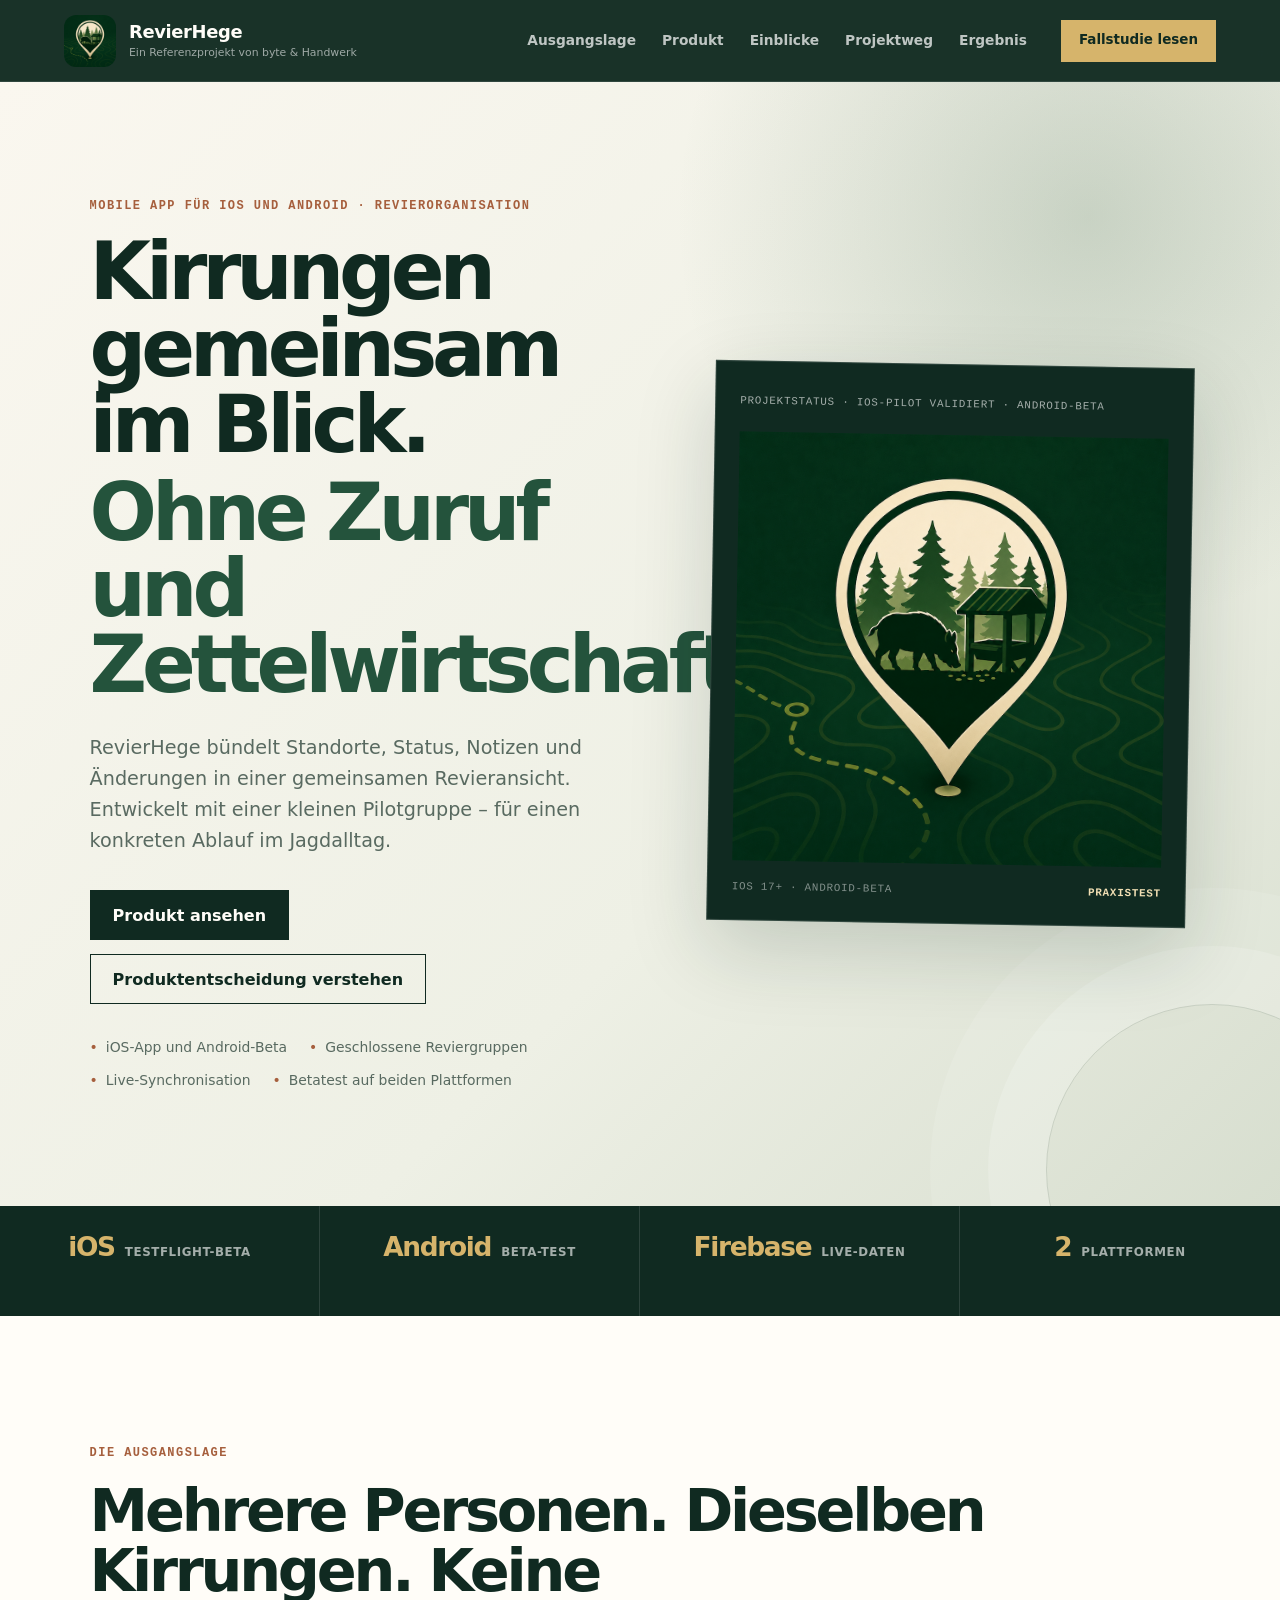
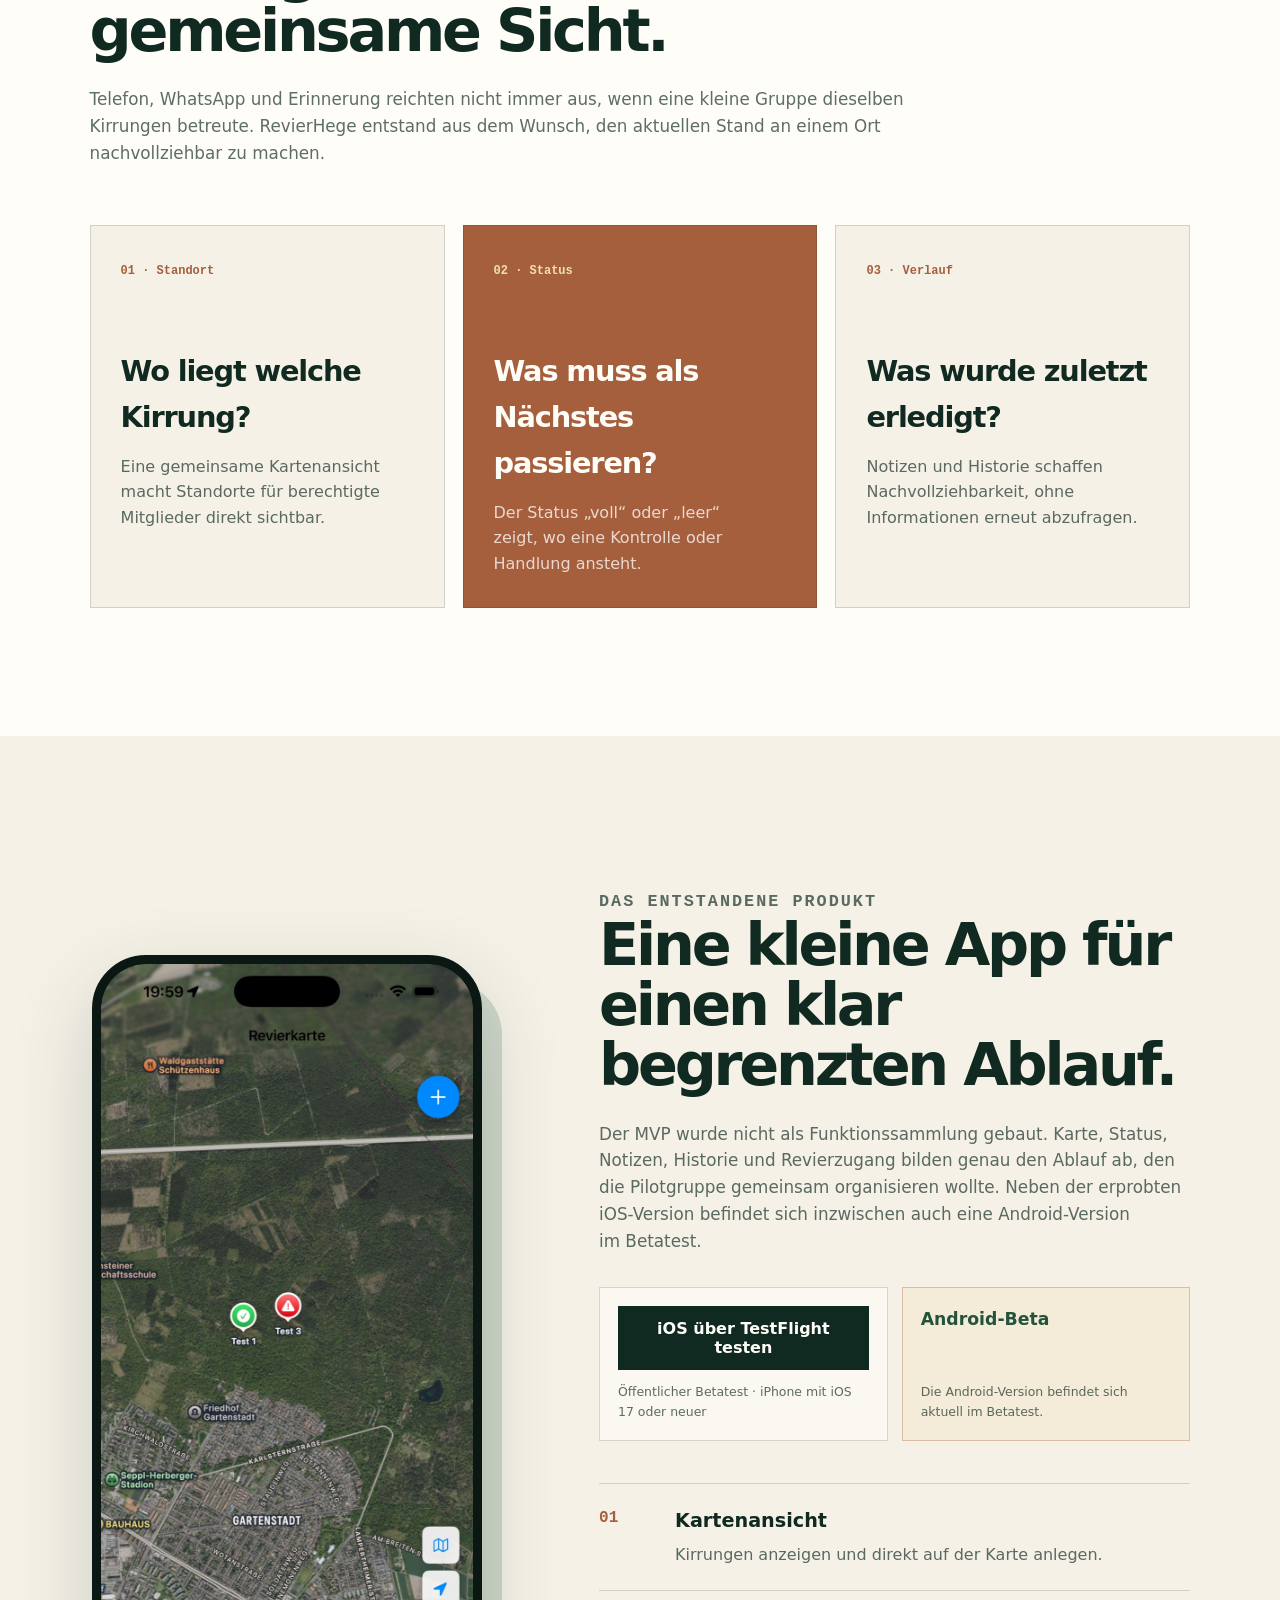
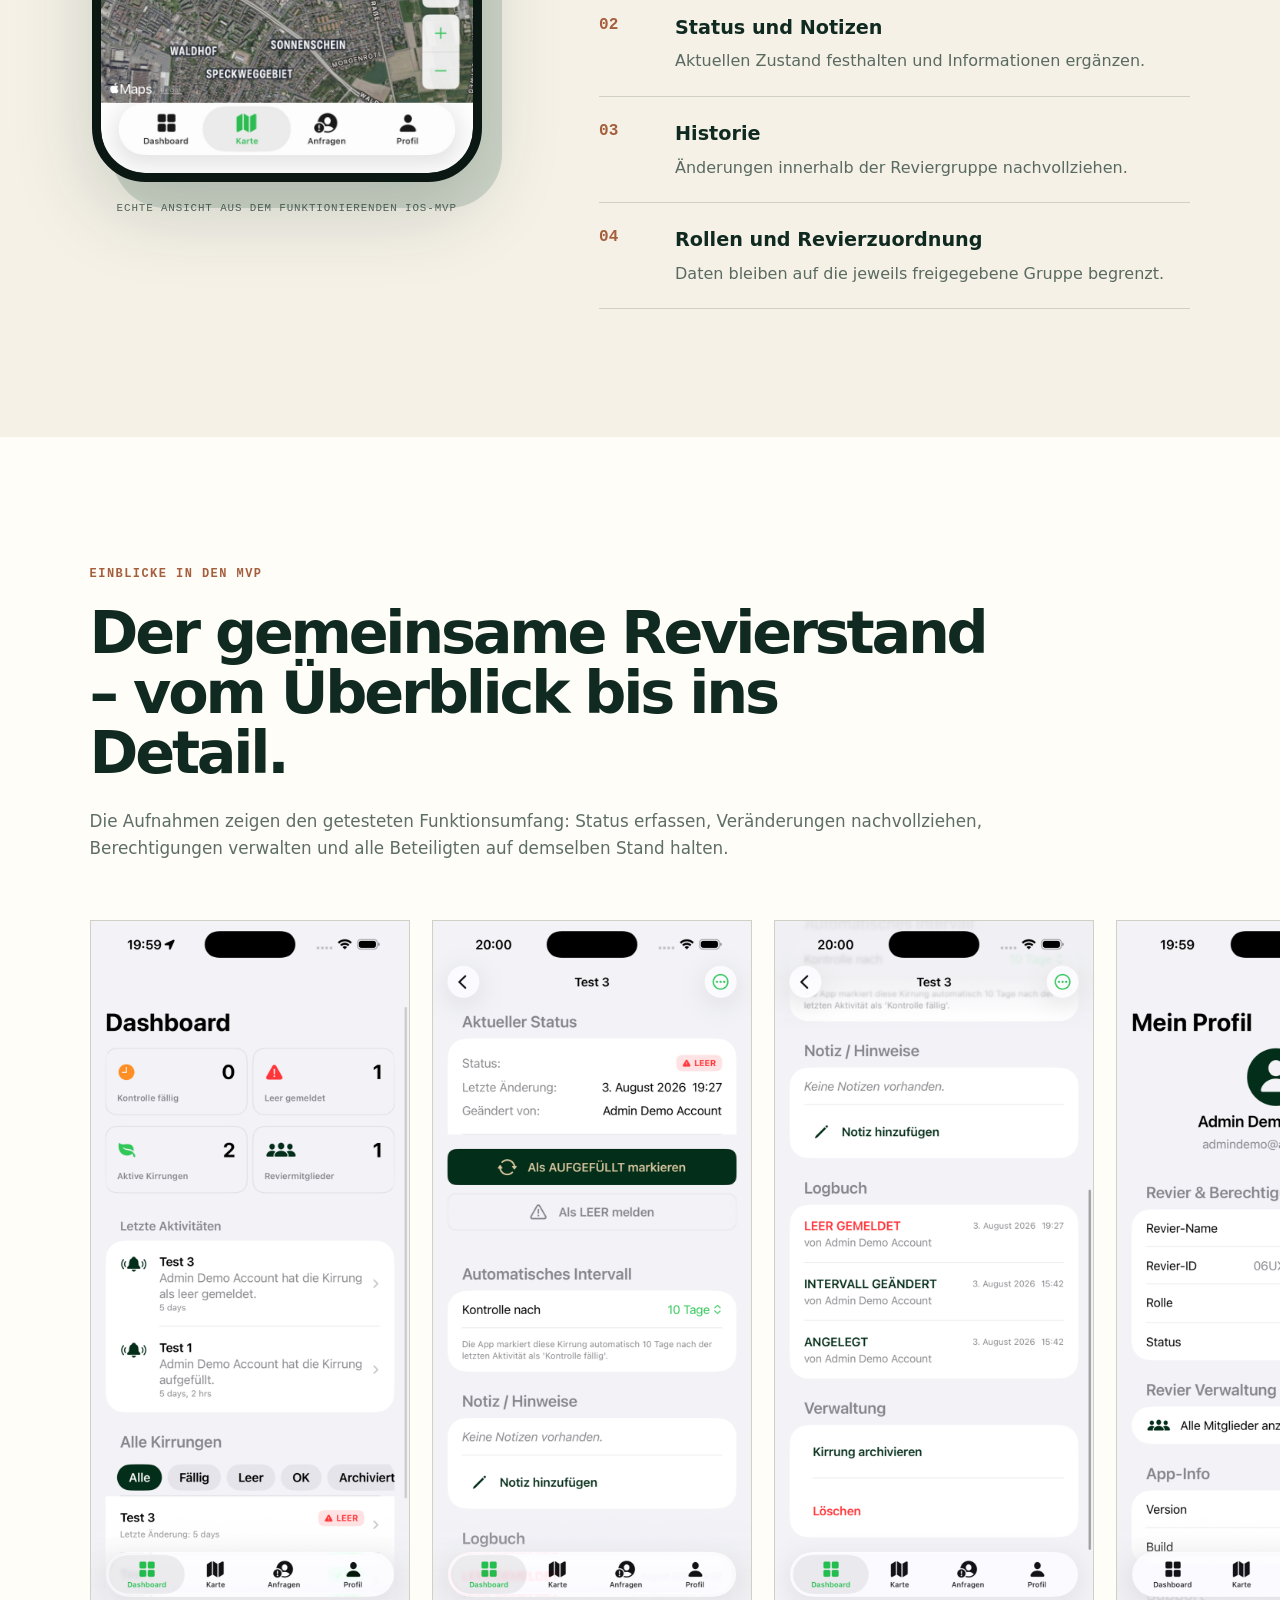
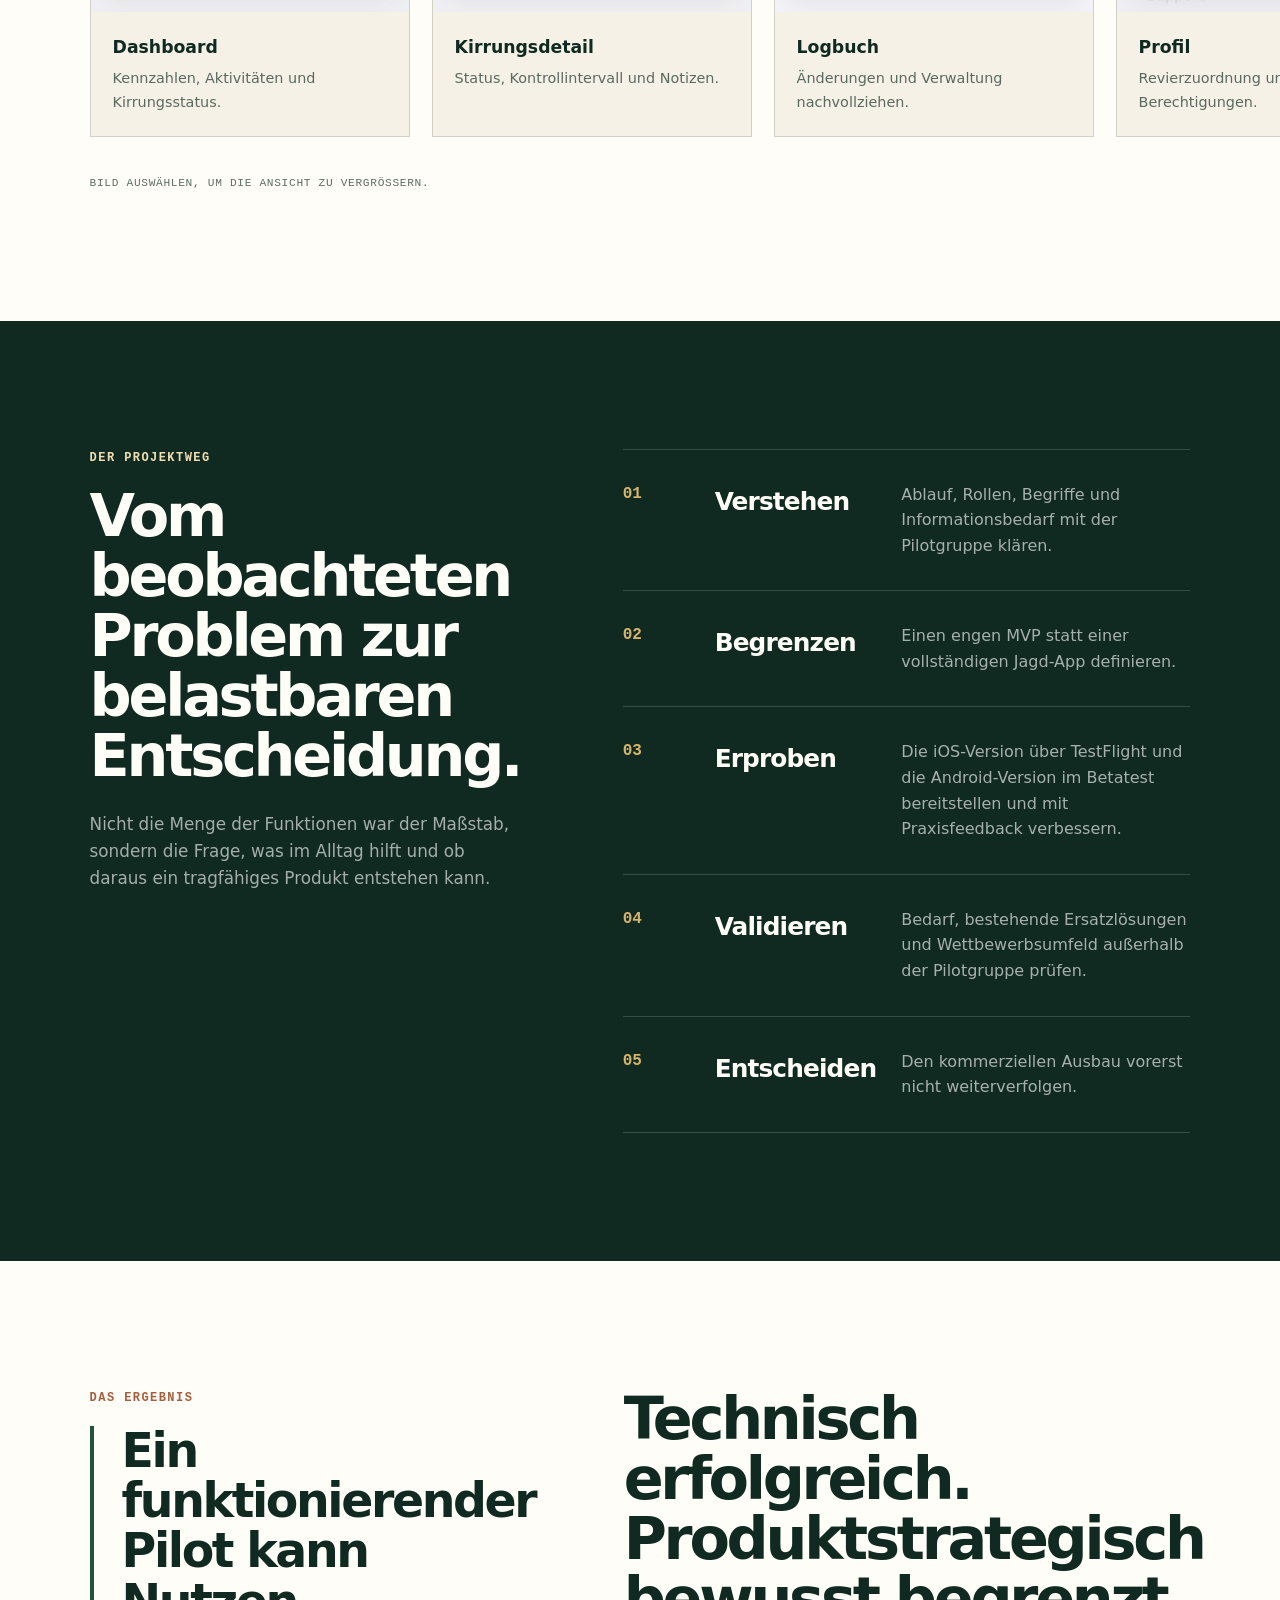
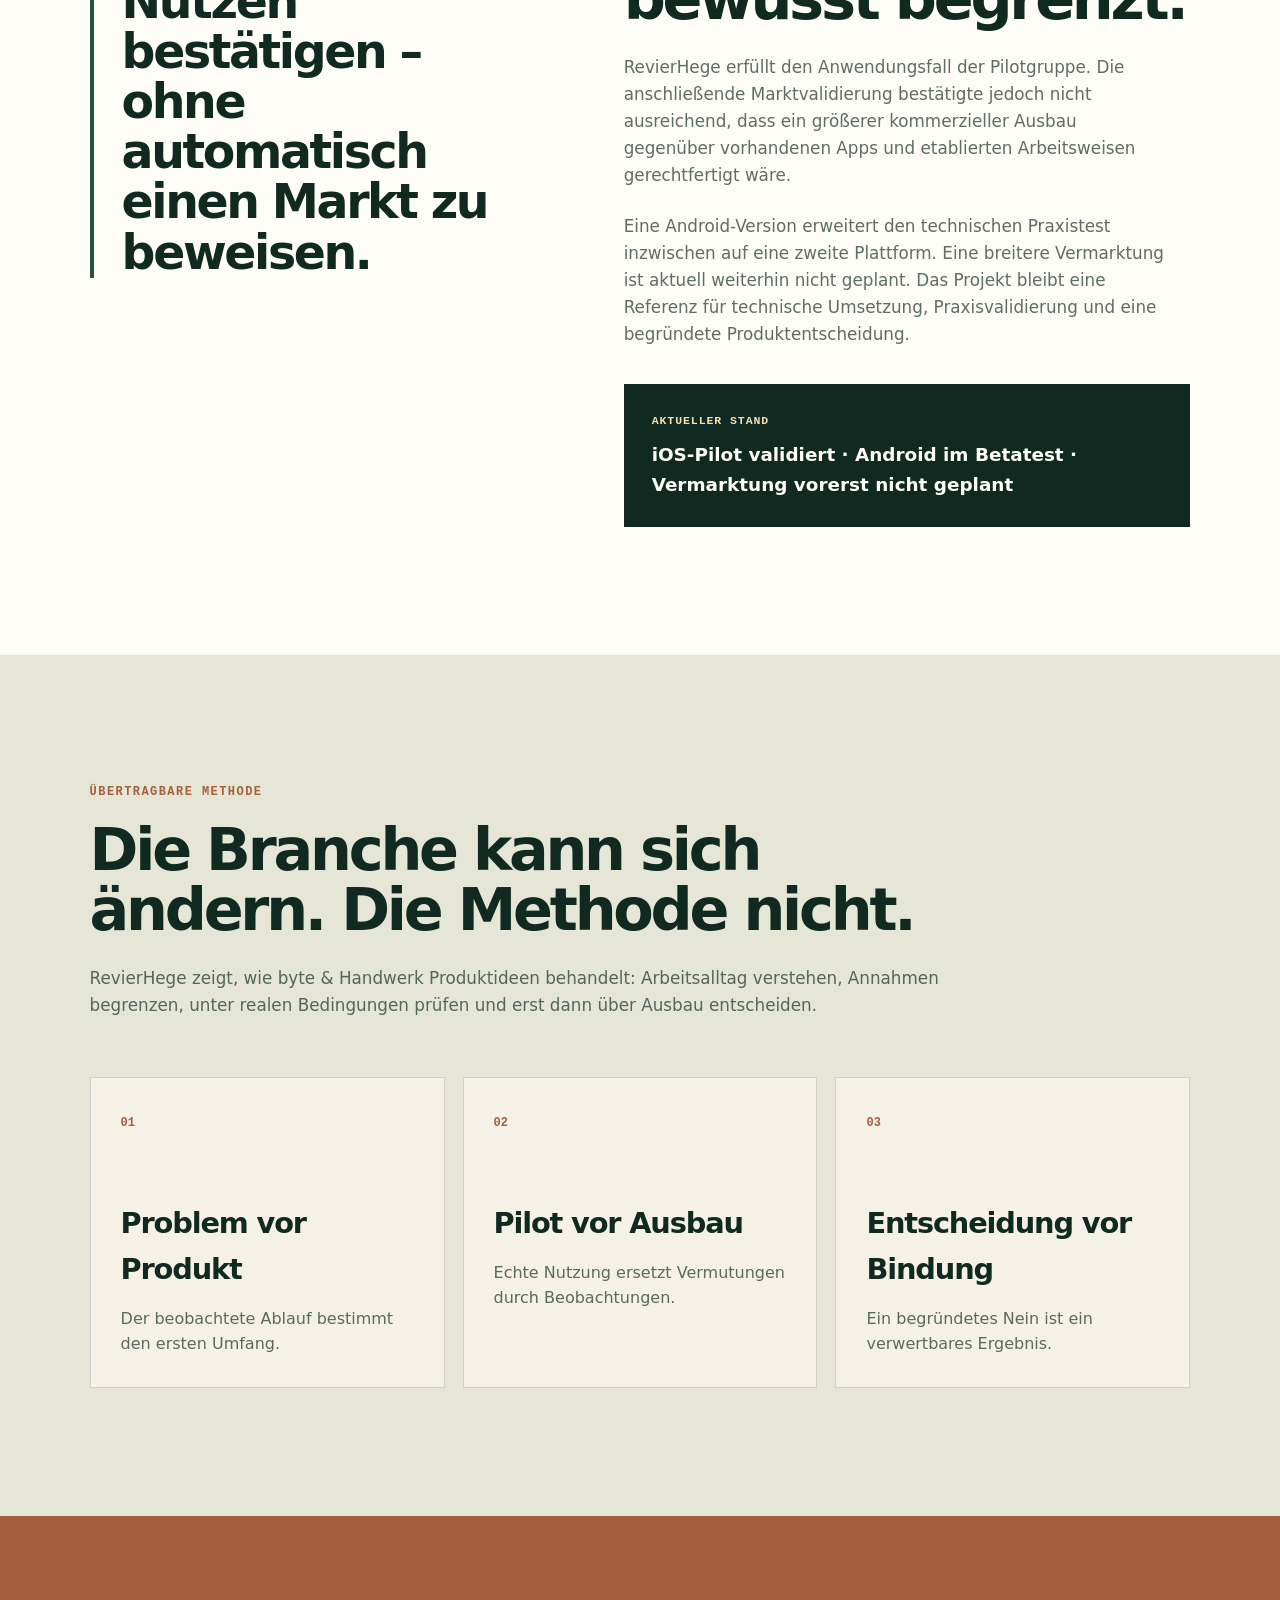
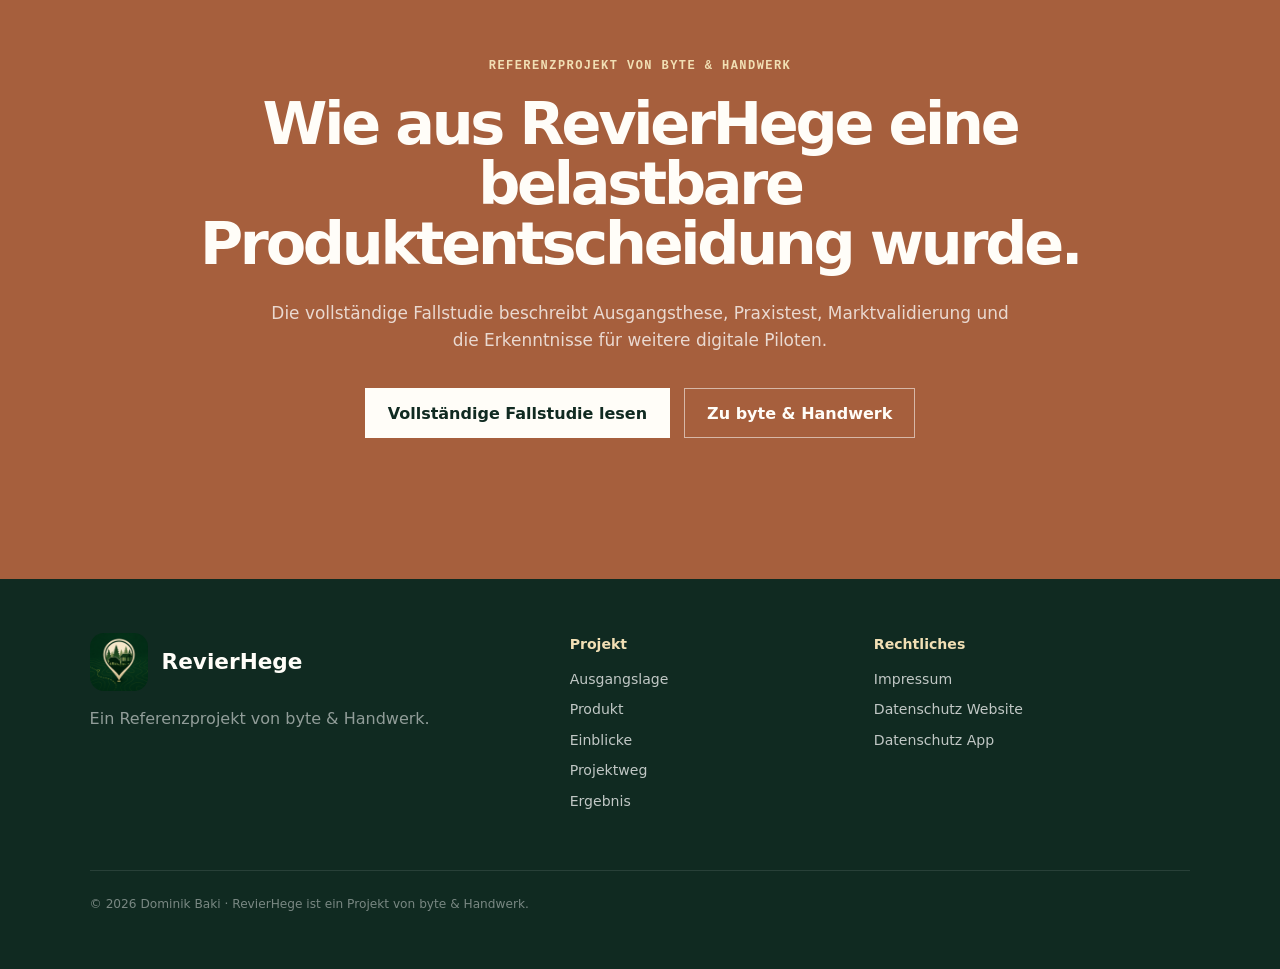
==== commit 8eaf39fb: "feat: add Android beta to website" ====
--- a/index.html
+++ b/index.html
@@ -4,16 +4,16 @@
     <meta charset="utf-8">
     <meta name="viewport" content="width=device-width, initial-scale=1">
     <title>RevierHege – Kirrungen gemeinsam im Blick</title>
-    <meta name="description" content="RevierHege ist eine native iOS-App zur gemeinsamen Verwaltung von Kirrungen in kleinen, geschlossenen Reviergruppen.">
+    <meta name="description" content="RevierHege ist eine mobile App zur gemeinsamen Verwaltung von Kirrungen. Die iOS-Version ist über TestFlight verfügbar; Android befindet sich im Betatest.">
     <meta name="robots" content="noindex, nofollow">
     <meta name="theme-color" content="#102a21">
     <meta property="og:type" content="website">
     <meta property="og:locale" content="de_DE">
     <meta property="og:title" content="RevierHege – Kirrungen gemeinsam im Blick">
-    <meta property="og:description" content="Vom Praxisproblem zum funktionierenden iOS-Piloten – ein Referenzprojekt von byte &amp; Handwerk.">
+    <meta property="og:description" content="RevierHege für iOS und Android: ein validierter iOS-Pilot und eine Android-Version im Betatest.">
     <link rel="icon" type="image/png" href="assets/images/revierhege-icon.png">
     <link rel="apple-touch-icon" href="assets/images/revierhege-icon.png">
-    <link rel="stylesheet" href="assets/styles.css?v=20260808-3">
+    <link rel="stylesheet" href="assets/styles.css?v=20260826-1">
     <script src="assets/site.js?v=20260808-2" defer></script>
     <script type="application/ld+json">
       {
@@ -21,8 +21,8 @@
         "@type": "SoftwareApplication",
         "name": "RevierHege",
         "applicationCategory": "ProductivityApplication",
-        "operatingSystem": "iOS 17 oder neuer",
-        "description": "Native iOS-App zur gemeinsamen Verwaltung von Kirrungen in kleinen Reviergruppen.",
+        "operatingSystem": ["iOS 17 oder neuer", "Android (Beta)"],
+        "description": "Mobile App für iOS und Android zur gemeinsamen Verwaltung von Kirrungen in kleinen Reviergruppen.",
         "author": {
           "@type": "Person",
           "name": "Dominik Baki"
@@ -65,7 +65,7 @@
     <main id="main-content">
       <section class="hero">
         <div class="hero-copy">
-          <p class="eyebrow">Native iOS-App · Revierorganisation</p>
+          <p class="eyebrow">Mobile App für iOS und Android · Revierorganisation</p>
           <h1>Kirrungen gemeinsam im Blick.<span>Ohne Zuruf und Zettelwirtschaft.</span></h1>
           <p class="hero-lead">RevierHege bündelt Standorte, Status, Notizen und Änderungen in einer gemeinsamen Revieransicht. Entwickelt mit einer kleinen Pilotgruppe – für einen konkreten Ablauf im Jagdalltag.</p>
           <div class="hero-actions">
@@ -73,25 +73,25 @@
             <a class="button button-outline" href="#ergebnis">Produktentscheidung verstehen</a>
           </div>
           <ul class="trust-list" aria-label="Projektmerkmale">
-            <li>Native iOS-App</li>
+            <li>iOS-App und Android-Beta</li>
             <li>Geschlossene Reviergruppen</li>
             <li>Live-Synchronisation</li>
-            <li>Praxistest über TestFlight</li>
+            <li>Betatest auf beiden Plattformen</li>
           </ul>
         </div>
 
         <div class="brand-stage" aria-label="RevierHege App-Symbol und Projektstatus">
-          <span class="stage-label">Projektstatus · MVP funktional abgeschlossen</span>
+          <span class="stage-label">Projektstatus · iOS-Pilot validiert · Android-Beta</span>
           <img src="assets/images/revierhege-icon.png" alt="RevierHege App-Symbol mit Wald, Wildschwein, Kirrung und Kartenmarkierung">
-          <div class="stage-footer"><span>iOS 17+</span><strong>Pilot validiert</strong></div>
+          <div class="stage-footer"><span>iOS 17+ · Android-Beta</span><strong>Praxistest</strong></div>
         </div>
       </section>
 
       <section class="project-stats" aria-label="Projektüberblick">
-        <div><strong>iOS</strong><span>Native Anwendung</span></div>
-        <div><strong>SwiftUI</strong><span>Oberfläche</span></div>
+        <div><strong>iOS</strong><span>TestFlight-Beta</span></div>
+        <div><strong>Android</strong><span>Beta-Test</span></div>
         <div><strong>Firebase</strong><span>Live-Daten</span></div>
-        <div><strong>TestFlight</strong><span>Praxistest</span></div>
+        <div><strong>2</strong><span>Plattformen</span></div>
       </section>
 
       <section class="section section-white" id="ausgangslage">
@@ -118,10 +118,16 @@
           <div class="section-heading product-copy">
             <p class="eyebrow">Das entstandene Produkt</p>
             <h2>Eine kleine App für einen klar begrenzten Ablauf.</h2>
-            <p>Der MVP wurde nicht als Funktionssammlung gebaut. Karte, Status, Notizen, Historie und Revierzugang bilden genau den Ablauf ab, den die Pilotgruppe gemeinsam organisieren wollte.</p>
-            <div class="product-testflight">
-              <a class="button" href="https://testflight.apple.com/join/mZbs236u" target="_blank" rel="noopener noreferrer">RevierHege über TestFlight testen</a>
-              <span>Öffentlicher Betatest · iPhone mit iOS 17 oder neuer</span>
+            <p>Der MVP wurde nicht als Funktionssammlung gebaut. Karte, Status, Notizen, Historie und Revierzugang bilden genau den Ablauf ab, den die Pilotgruppe gemeinsam organisieren wollte. Neben der erprobten iOS-Version befindet sich inzwischen auch eine Android-Version im Betatest.</p>
+            <div class="product-testing" aria-label="Betatest für iOS und Android">
+              <div class="platform-test">
+                <a class="button" href="https://testflight.apple.com/join/mZbs236u" target="_blank" rel="noopener noreferrer">iOS über TestFlight testen</a>
+                <span>Öffentlicher Betatest · iPhone mit iOS 17 oder neuer</span>
+              </div>
+              <div class="platform-test platform-test-android">
+                <strong>Android-Beta</strong>
+                <span>Die Android-Version befindet sich aktuell im Betatest.</span>
+              </div>
             </div>
             <ul class="feature-list">
               <li><span>01</span><div><strong>Kartenansicht</strong><p>Kirrungen anzeigen und direkt auf der Karte anlegen.</p></div></li>
@@ -190,7 +196,7 @@
           <div class="process-list">
             <article><span>01</span><h3>Verstehen</h3><p>Ablauf, Rollen, Begriffe und Informationsbedarf mit der Pilotgruppe klären.</p></article>
             <article><span>02</span><h3>Begrenzen</h3><p>Einen engen MVP statt einer vollständigen Jagd-App definieren.</p></article>
-            <article><span>03</span><h3>Erproben</h3><p>Die native App über TestFlight bereitstellen und mit Praxisfeedback verbessern.</p></article>
+            <article><span>03</span><h3>Erproben</h3><p>Die iOS-Version über TestFlight und die Android-Version im Betatest bereitstellen und mit Praxisfeedback verbessern.</p></article>
             <article><span>04</span><h3>Validieren</h3><p>Bedarf, bestehende Ersatzlösungen und Wettbewerbsumfeld außerhalb der Pilotgruppe prüfen.</p></article>
             <article><span>05</span><h3>Entscheiden</h3><p>Den kommerziellen Ausbau vorerst nicht weiterverfolgen.</p></article>
           </div>
@@ -206,8 +212,8 @@
           <div class="result-copy">
             <h2>Technisch erfolgreich. Produktstrategisch bewusst begrenzt.</h2>
             <p>RevierHege erfüllt den Anwendungsfall der Pilotgruppe. Die anschließende Marktvalidierung bestätigte jedoch nicht ausreichend, dass ein größerer kommerzieller Ausbau gegenüber vorhandenen Apps und etablierten Arbeitsweisen gerechtfertigt wäre.</p>
-            <p>Deshalb sind aktuell weder Vermarktung noch Android-Version geplant. Das Projekt bleibt eine Referenz für technische Umsetzung, Praxisvalidierung und eine begründete Produktentscheidung.</p>
-            <div class="decision-note"><span>Aktuelle Entscheidung</span><strong>MVP abgeschlossen · kommerzieller Ausbau vorerst nicht geplant</strong></div>
+            <p>Eine Android-Version erweitert den technischen Praxistest inzwischen auf eine zweite Plattform. Eine breitere Vermarktung ist aktuell weiterhin nicht geplant. Das Projekt bleibt eine Referenz für technische Umsetzung, Praxisvalidierung und eine begründete Produktentscheidung.</p>
+            <div class="decision-note"><span>Aktueller Stand</span><strong>iOS-Pilot validiert · Android im Betatest · Vermarktung vorerst nicht geplant</strong></div>
           </div>
         </div>
       </section>
--- a/assets/styles.css
+++ b/assets/styles.css
@@ -24,6 +24,7 @@
 
 body {
   margin: 0;
+  overflow-x: hidden;
   background: var(--paper);
   color: var(--ink);
   font-family: ui-sans-serif, system-ui, -apple-system, BlinkMacSystemFont, "Segoe UI", sans-serif;
@@ -575,17 +576,42 @@
   list-style: none;
 }
 
-.product-testflight {
+.product-testing {
+  display: grid;
+  grid-template-columns: repeat(2, minmax(0, 1fr));
+  gap: 14px;
+  margin-top: 32px;
+}
+
+.platform-test {
   display: flex;
-  align-items: center;
-  gap: 18px;
-  margin-top: 32px;
-}
-
-.product-testflight span {
-  max-width: 250px;
+  min-height: 132px;
+  align-items: flex-start;
+  flex-direction: column;
+  justify-content: space-between;
+  gap: 12px;
+  padding: 18px;
+  border: 1px solid var(--line);
+  background: rgba(255, 253, 248, 0.58);
+}
+
+.platform-test .button {
+  width: 100%;
+}
+
+.platform-test strong {
+  color: var(--forest);
+  font-size: 1.08rem;
+}
+
+.platform-test span {
   color: var(--muted);
   font-size: 0.78rem;
+}
+
+.platform-test-android {
+  border-color: rgba(166, 95, 61, 0.32);
+  background: rgba(241, 223, 180, 0.3);
 }
 
 .feature-list li {
@@ -1059,7 +1085,11 @@
   }
 
   .hero h1 {
-    font-size: clamp(3rem, 15vw, 4.5rem);
+    font-size: clamp(2.55rem, 11vw, 3.05rem);
+  }
+
+  .hero-copy {
+    min-width: 0;
   }
 
   .hero-actions {
@@ -1067,9 +1097,8 @@
     flex-direction: column;
   }
 
-  .product-testflight {
-    align-items: flex-start;
-    flex-direction: column;
+  .product-testing {
+    grid-template-columns: 1fr;
   }
 
   .hero-actions .button {
@@ -1085,6 +1114,7 @@
 
   .brand-stage {
     padding: 16px;
+    transform: none;
   }
 
   .stage-footer {
@@ -1105,6 +1135,11 @@
 
   .screenshot-gallery {
     grid-auto-columns: min(78vw, 320px);
+    margin-right: -20px;
+    margin-left: -20px;
+    padding-right: 20px;
+    padding-left: 20px;
+    scroll-padding-inline: 20px;
   }
 
   .process-list article {
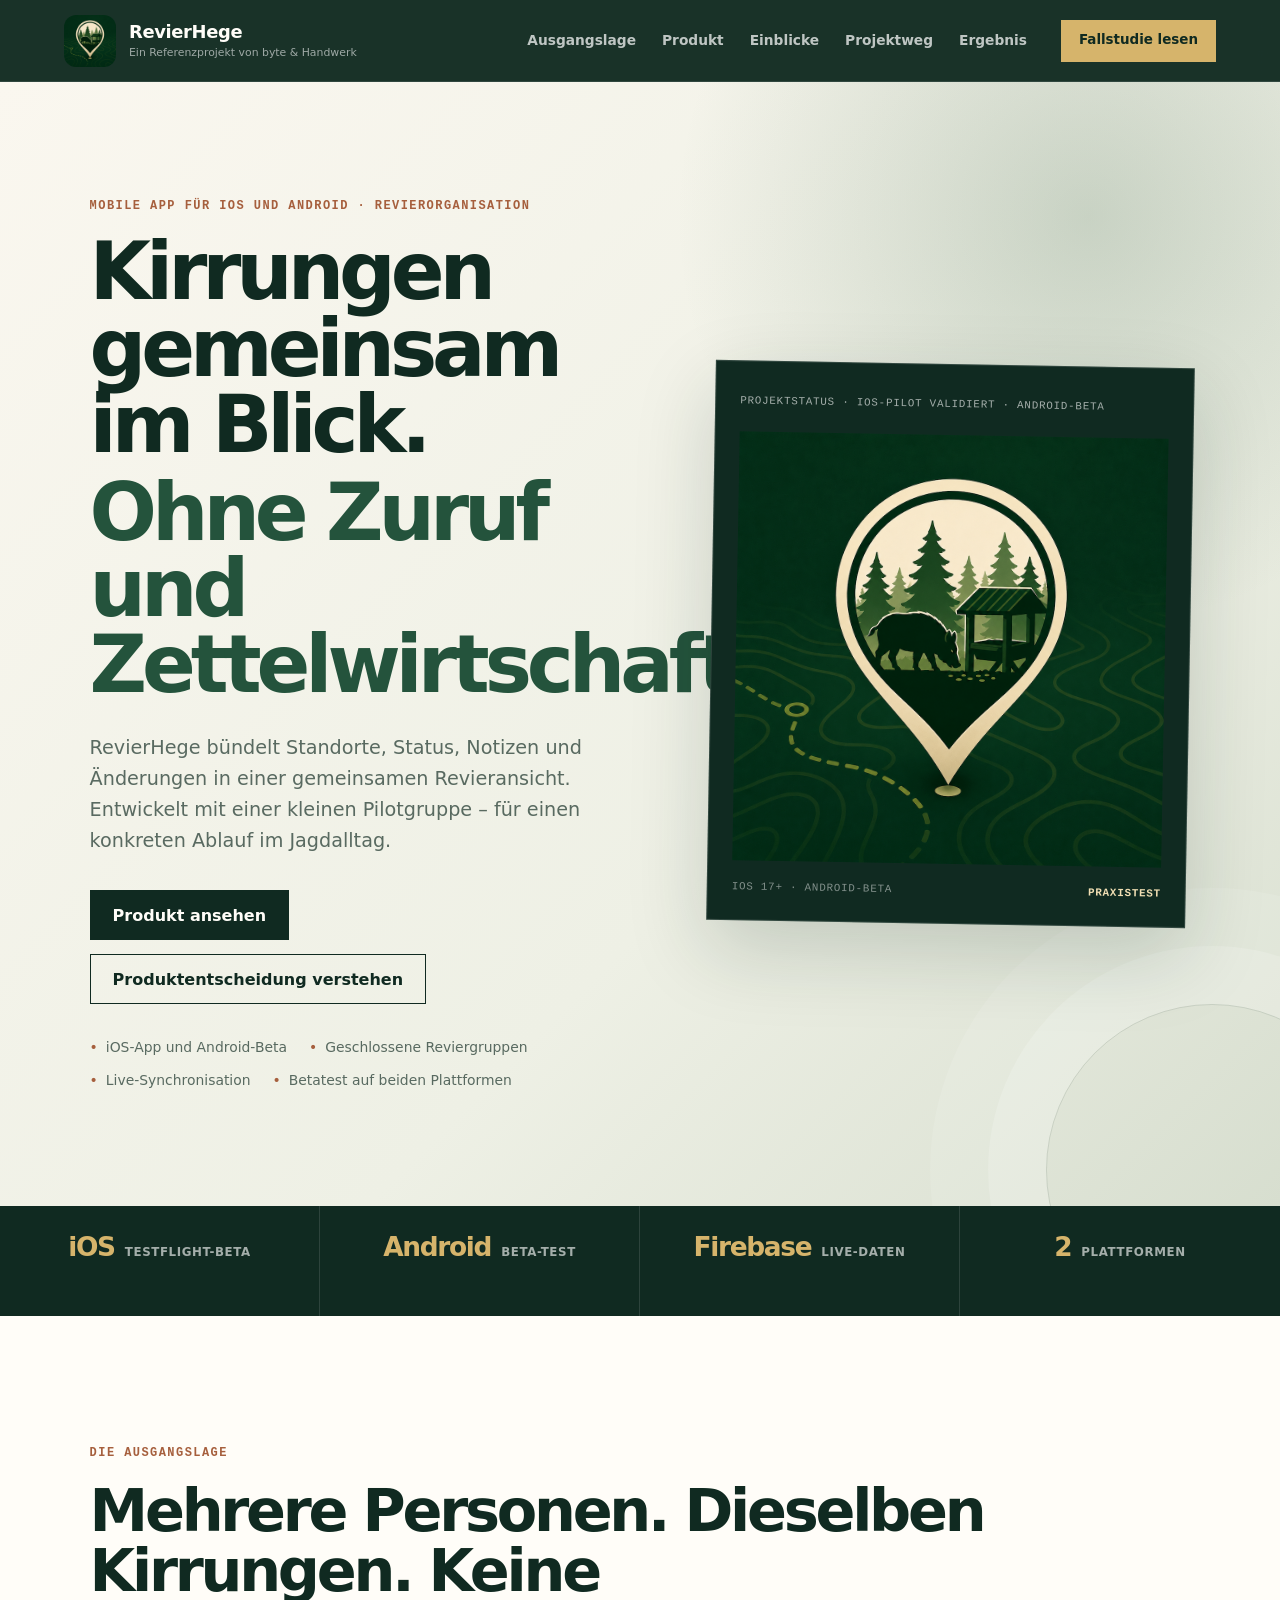
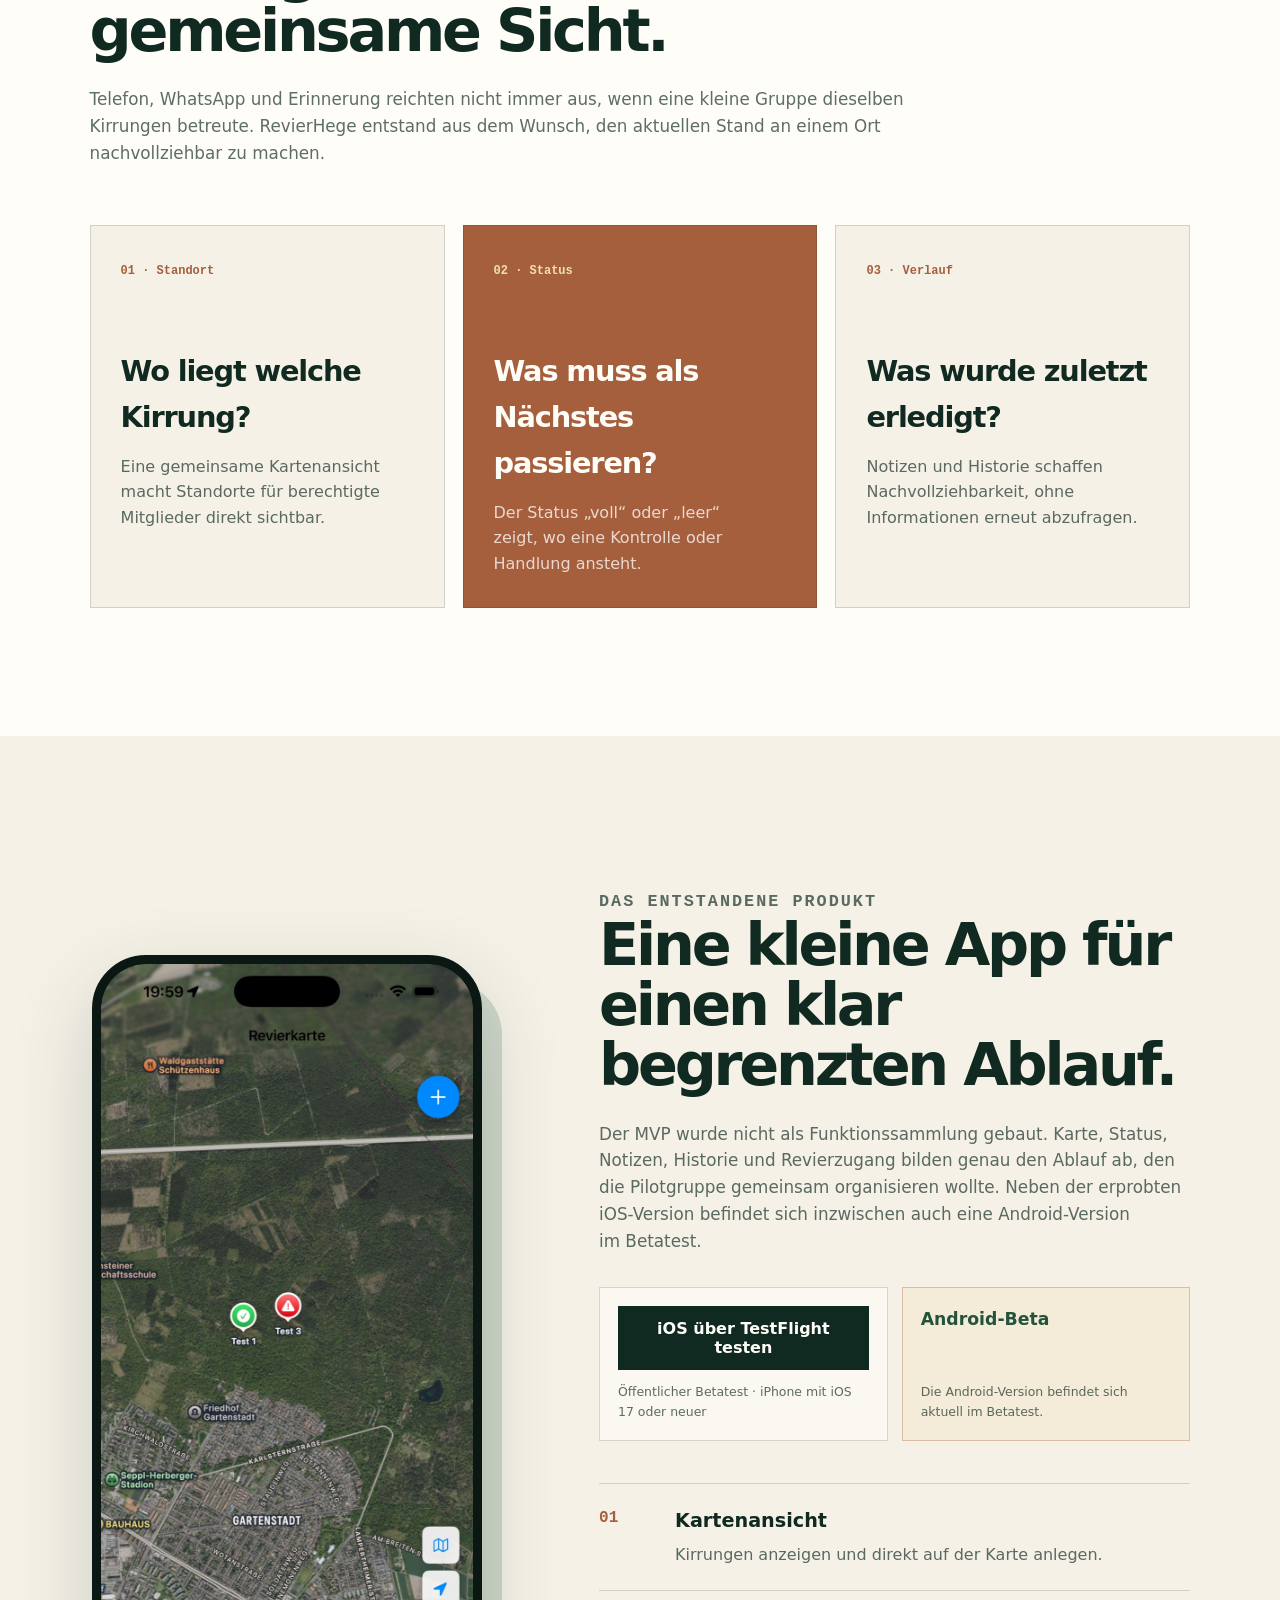
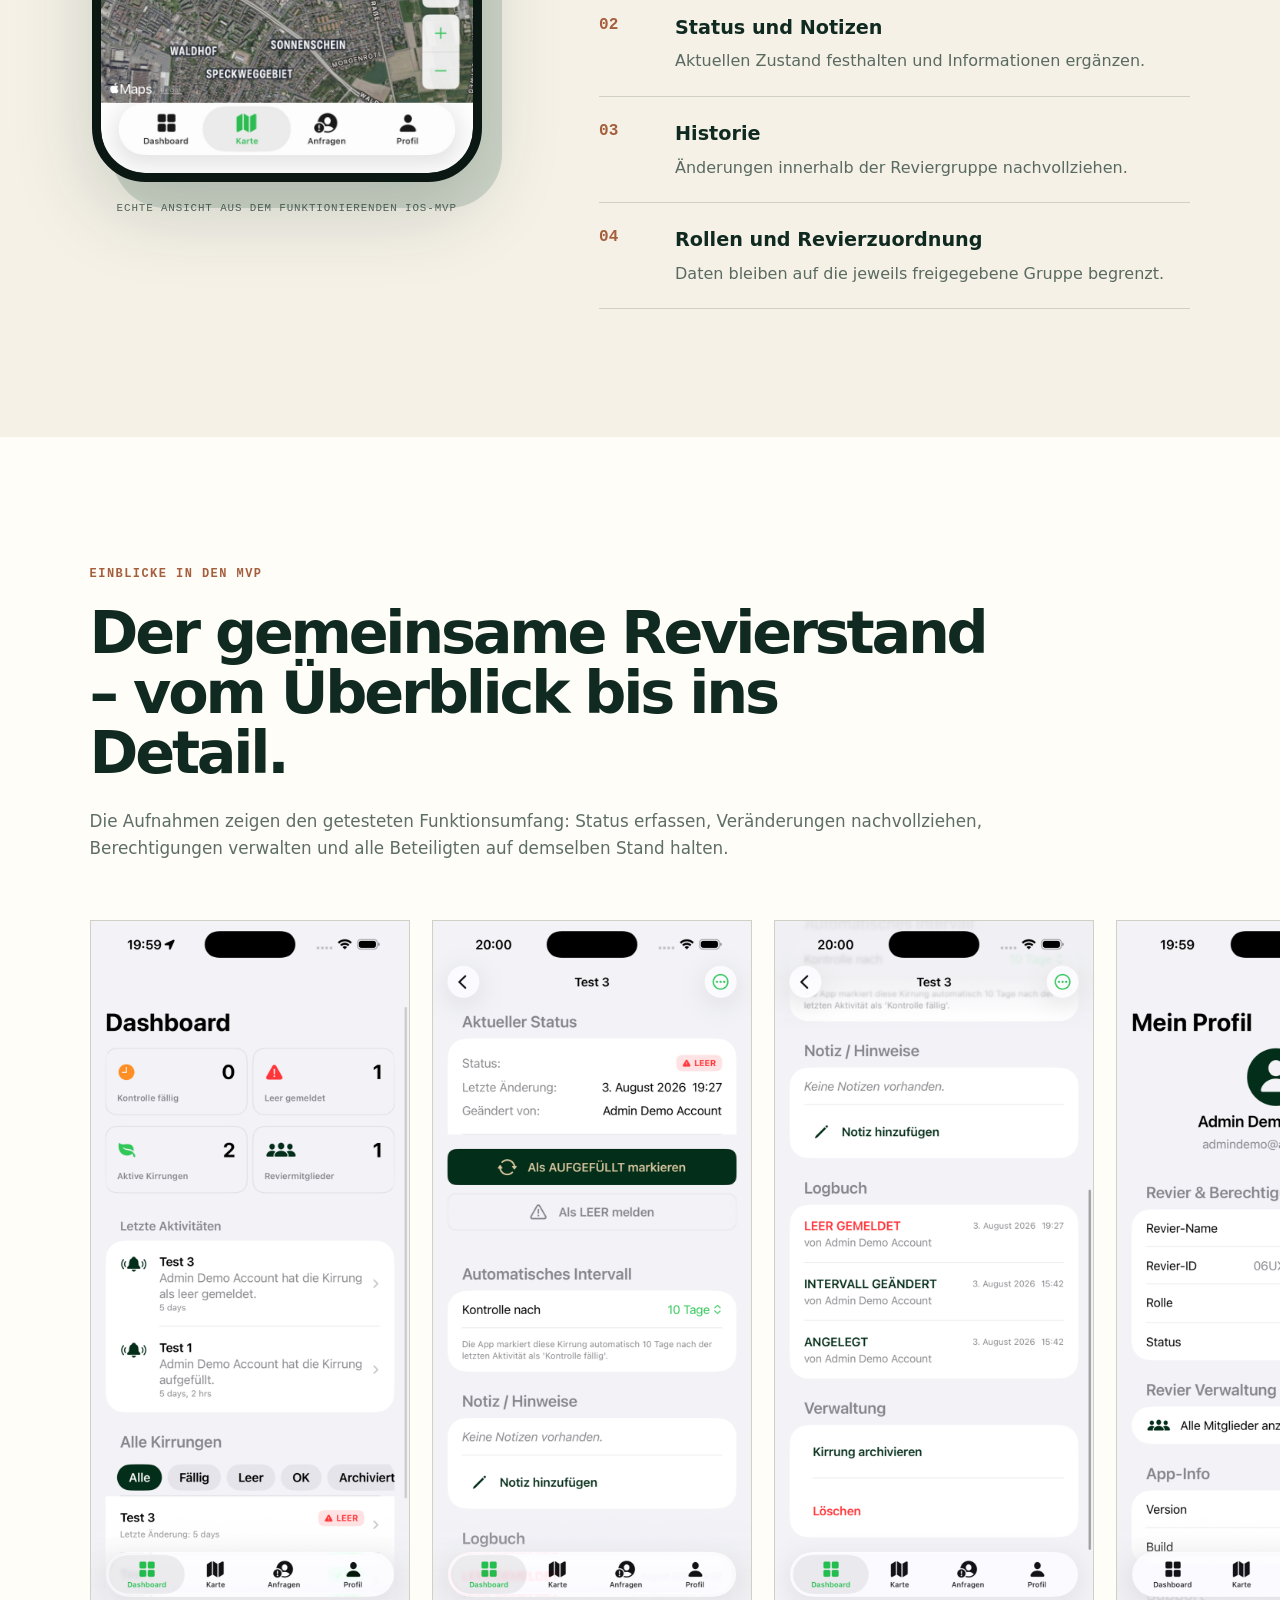
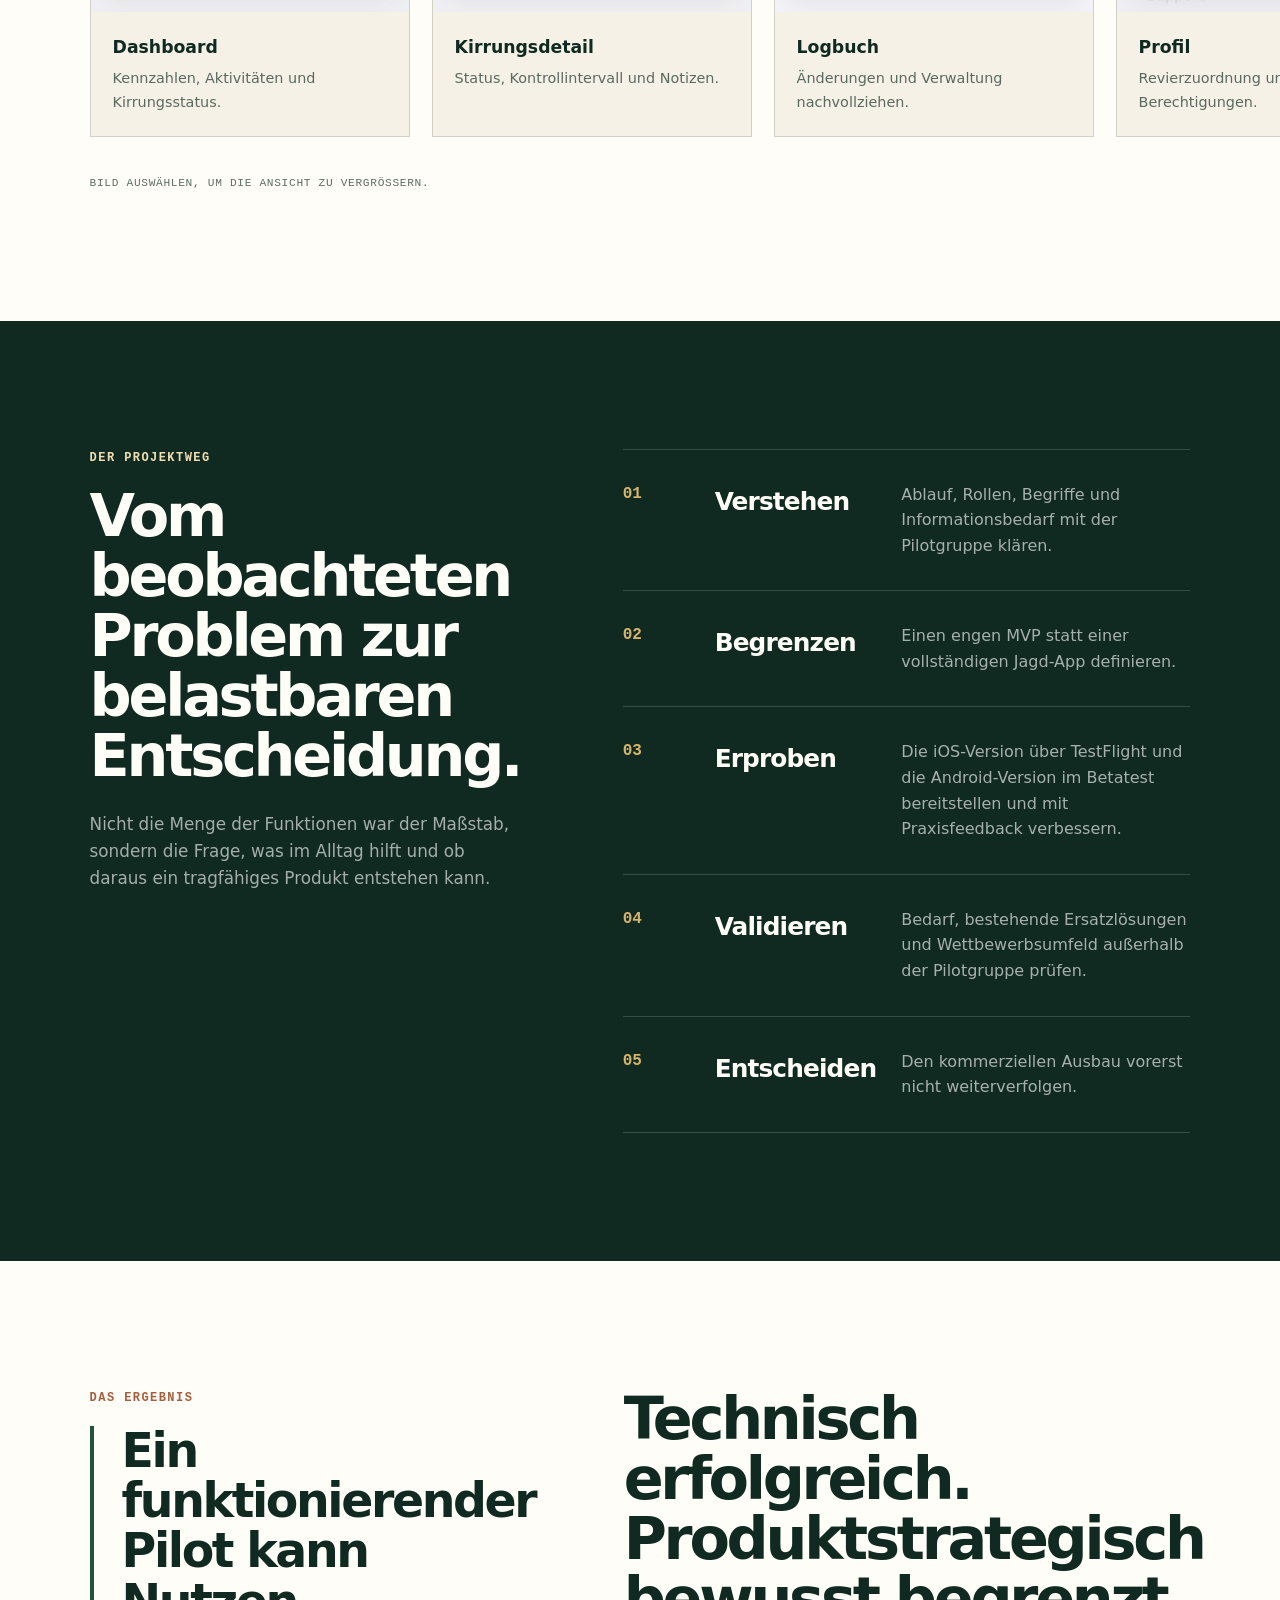
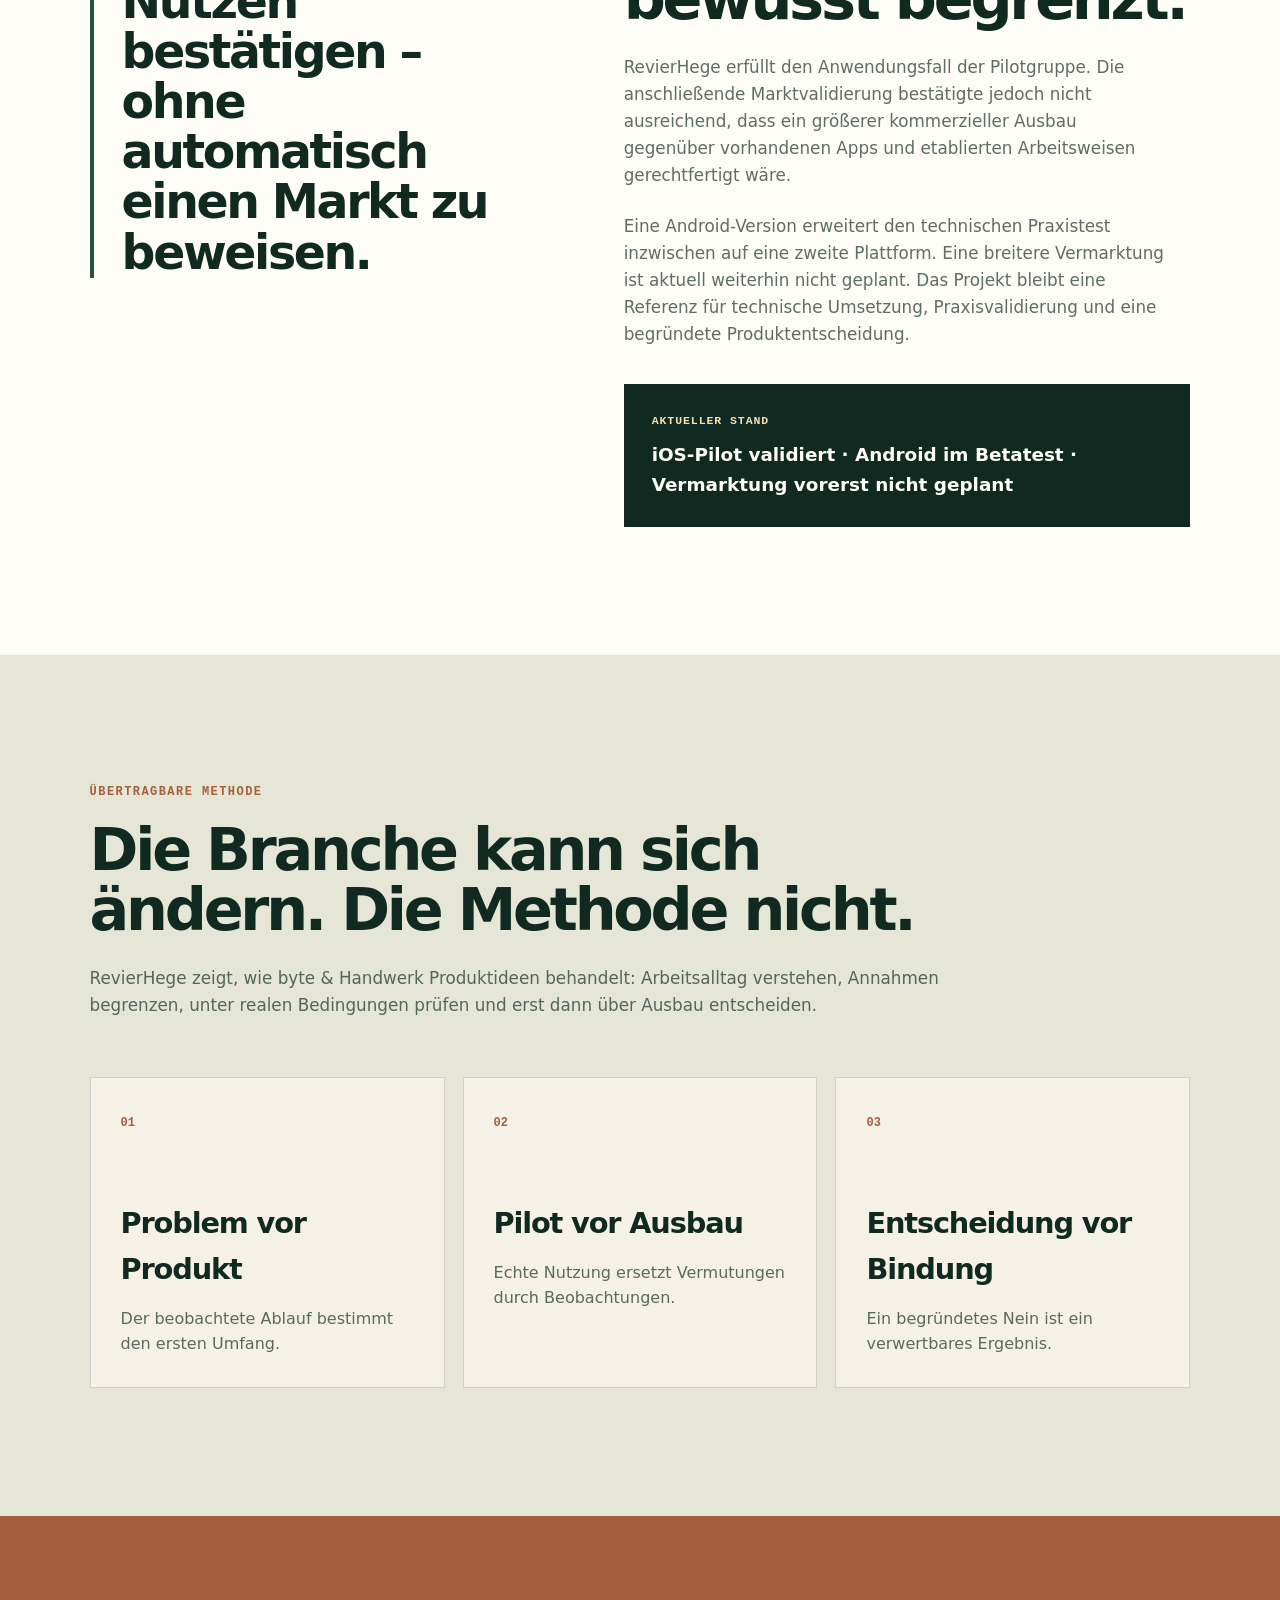
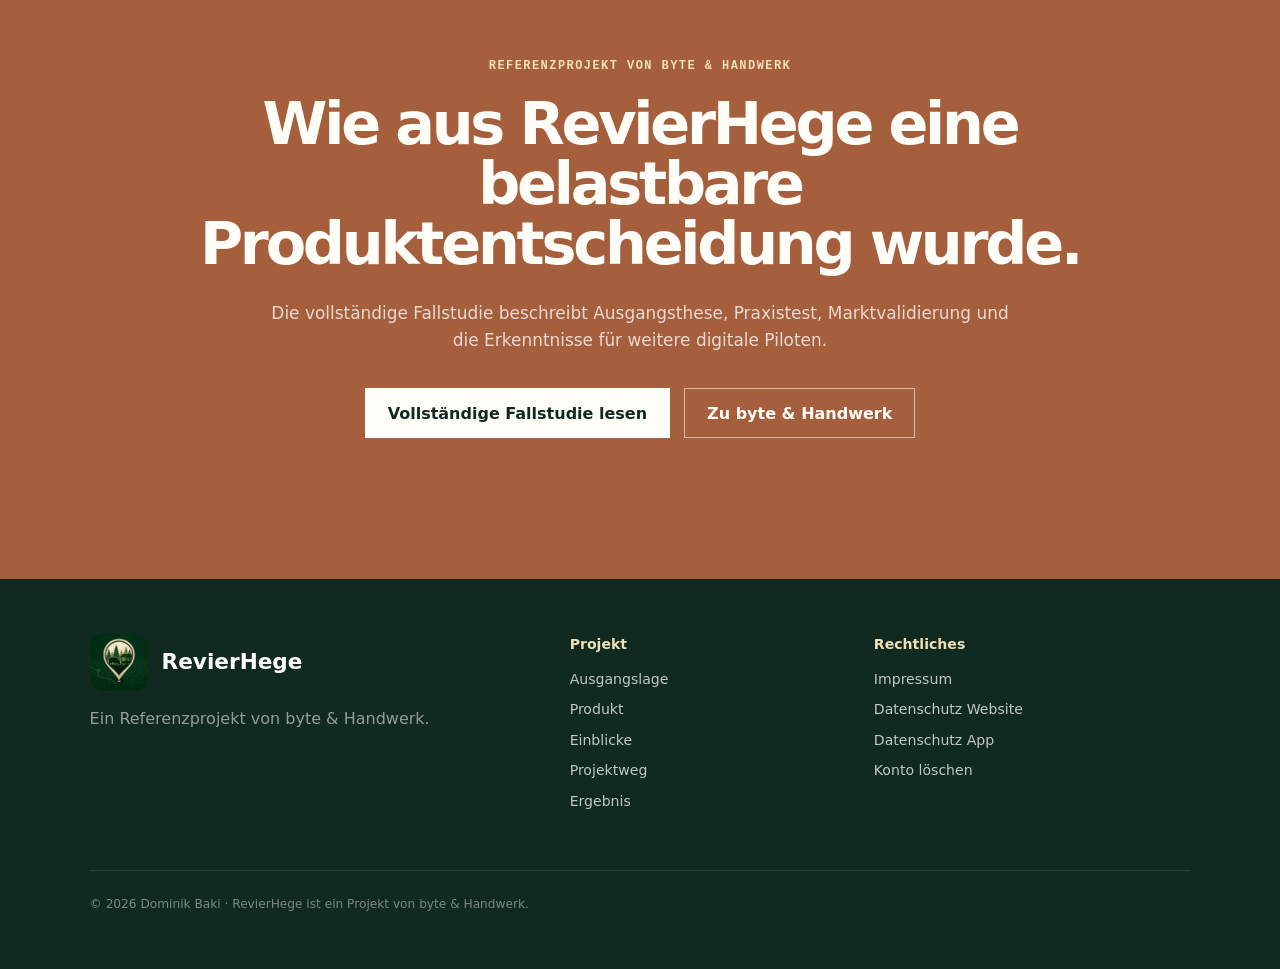
==== commit d0b656f1: "feat: Seite „Konto löschen“ für die App, verlinkt in Fußleiste und Datenschutz Google Play verlangt " ====
--- a/index.html
+++ b/index.html
@@ -248,7 +248,7 @@
         <p>Ein Referenzprojekt von byte &amp; Handwerk.</p>
       </div>
       <div class="footer-links"><strong>Projekt</strong><a href="#ausgangslage">Ausgangslage</a><a href="#produkt">Produkt</a><a href="#einblicke">Einblicke</a><a href="#projektweg">Projektweg</a><a href="#ergebnis">Ergebnis</a></div>
-      <div class="footer-links"><strong>Rechtliches</strong><a href="impressum.html">Impressum</a><a href="datenschutz.html">Datenschutz Website</a><a href="app-datenschutz.html">Datenschutz App</a></div>
+      <div class="footer-links"><strong>Rechtliches</strong><a href="impressum.html">Impressum</a><a href="datenschutz.html">Datenschutz Website</a><a href="app-datenschutz.html">Datenschutz App</a><a href="konto-loeschen.html">Konto löschen</a></div>
       <div class="footer-meta">© <span data-current-year>2026</span> Dominik Baki · RevierHege ist ein Projekt von <a href="https://byteundhandwerk.de/">byte &amp; Handwerk</a>.</div>
     </footer>
 
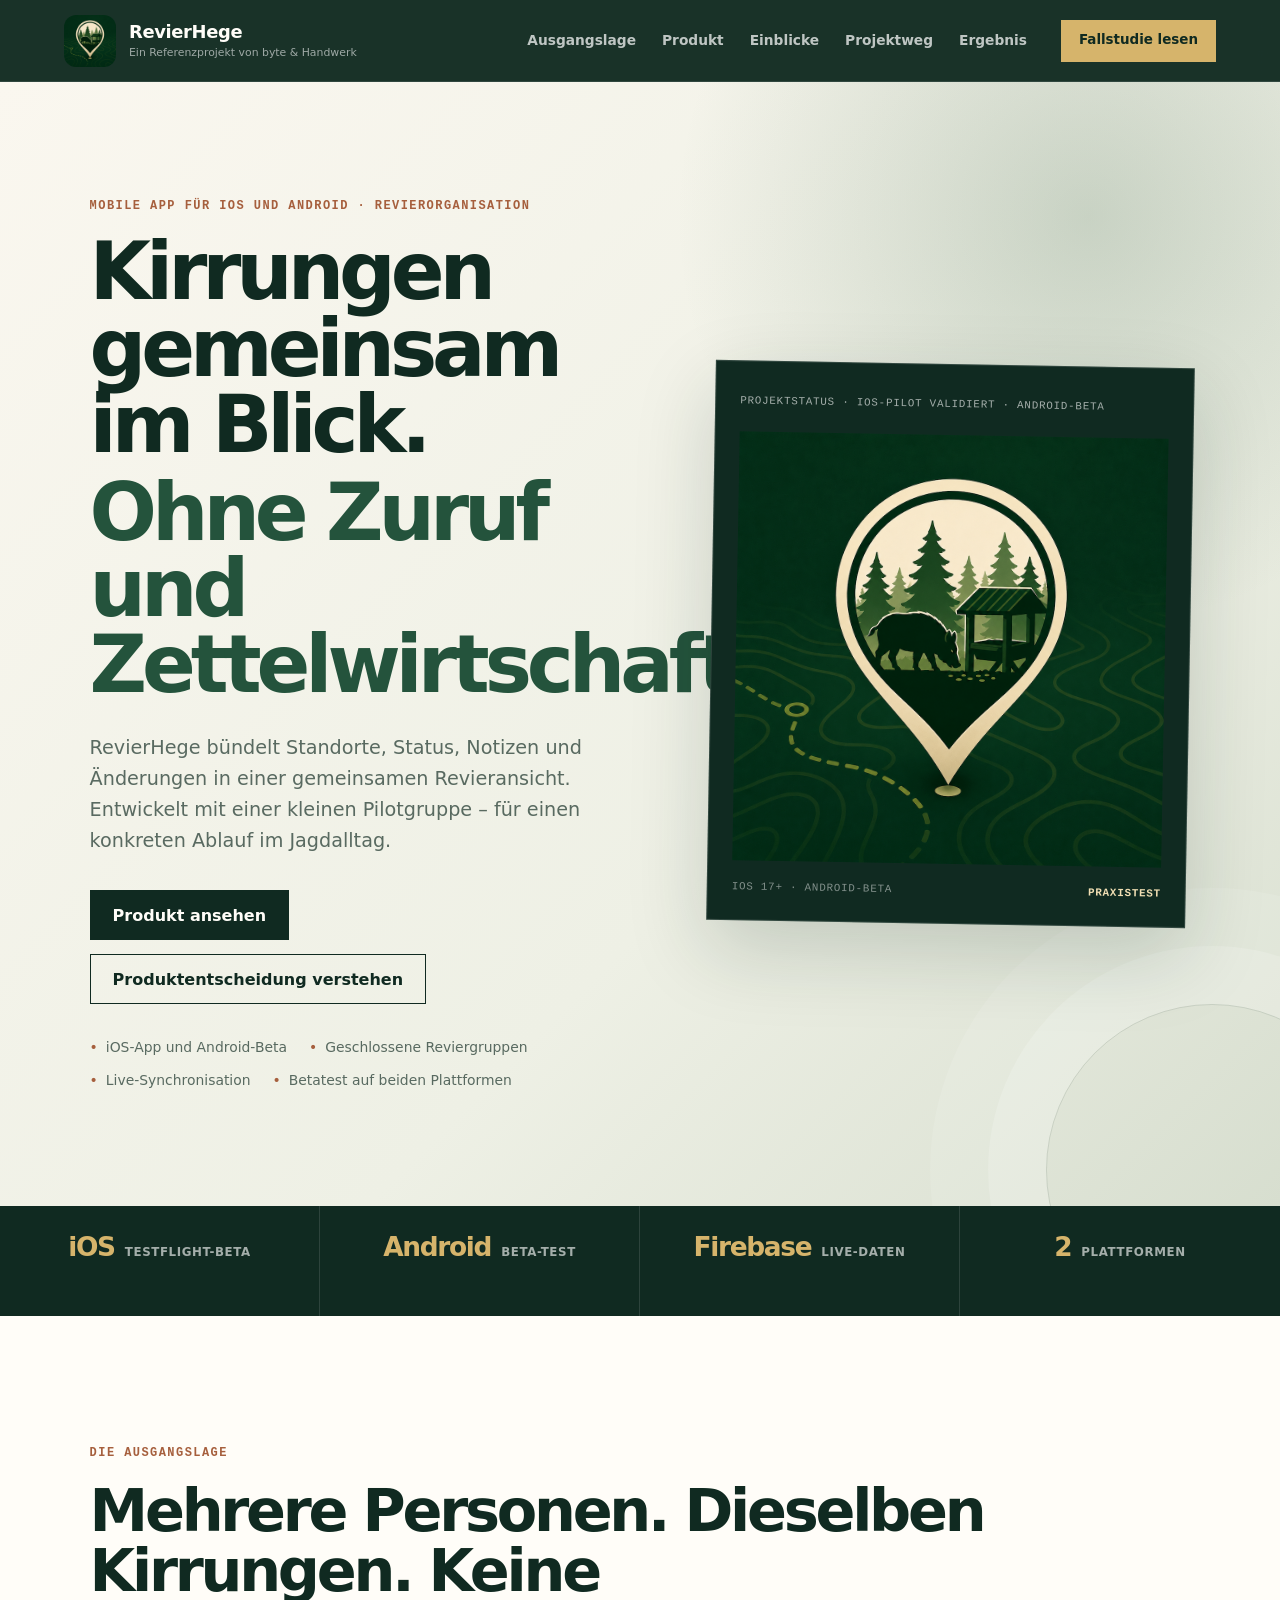
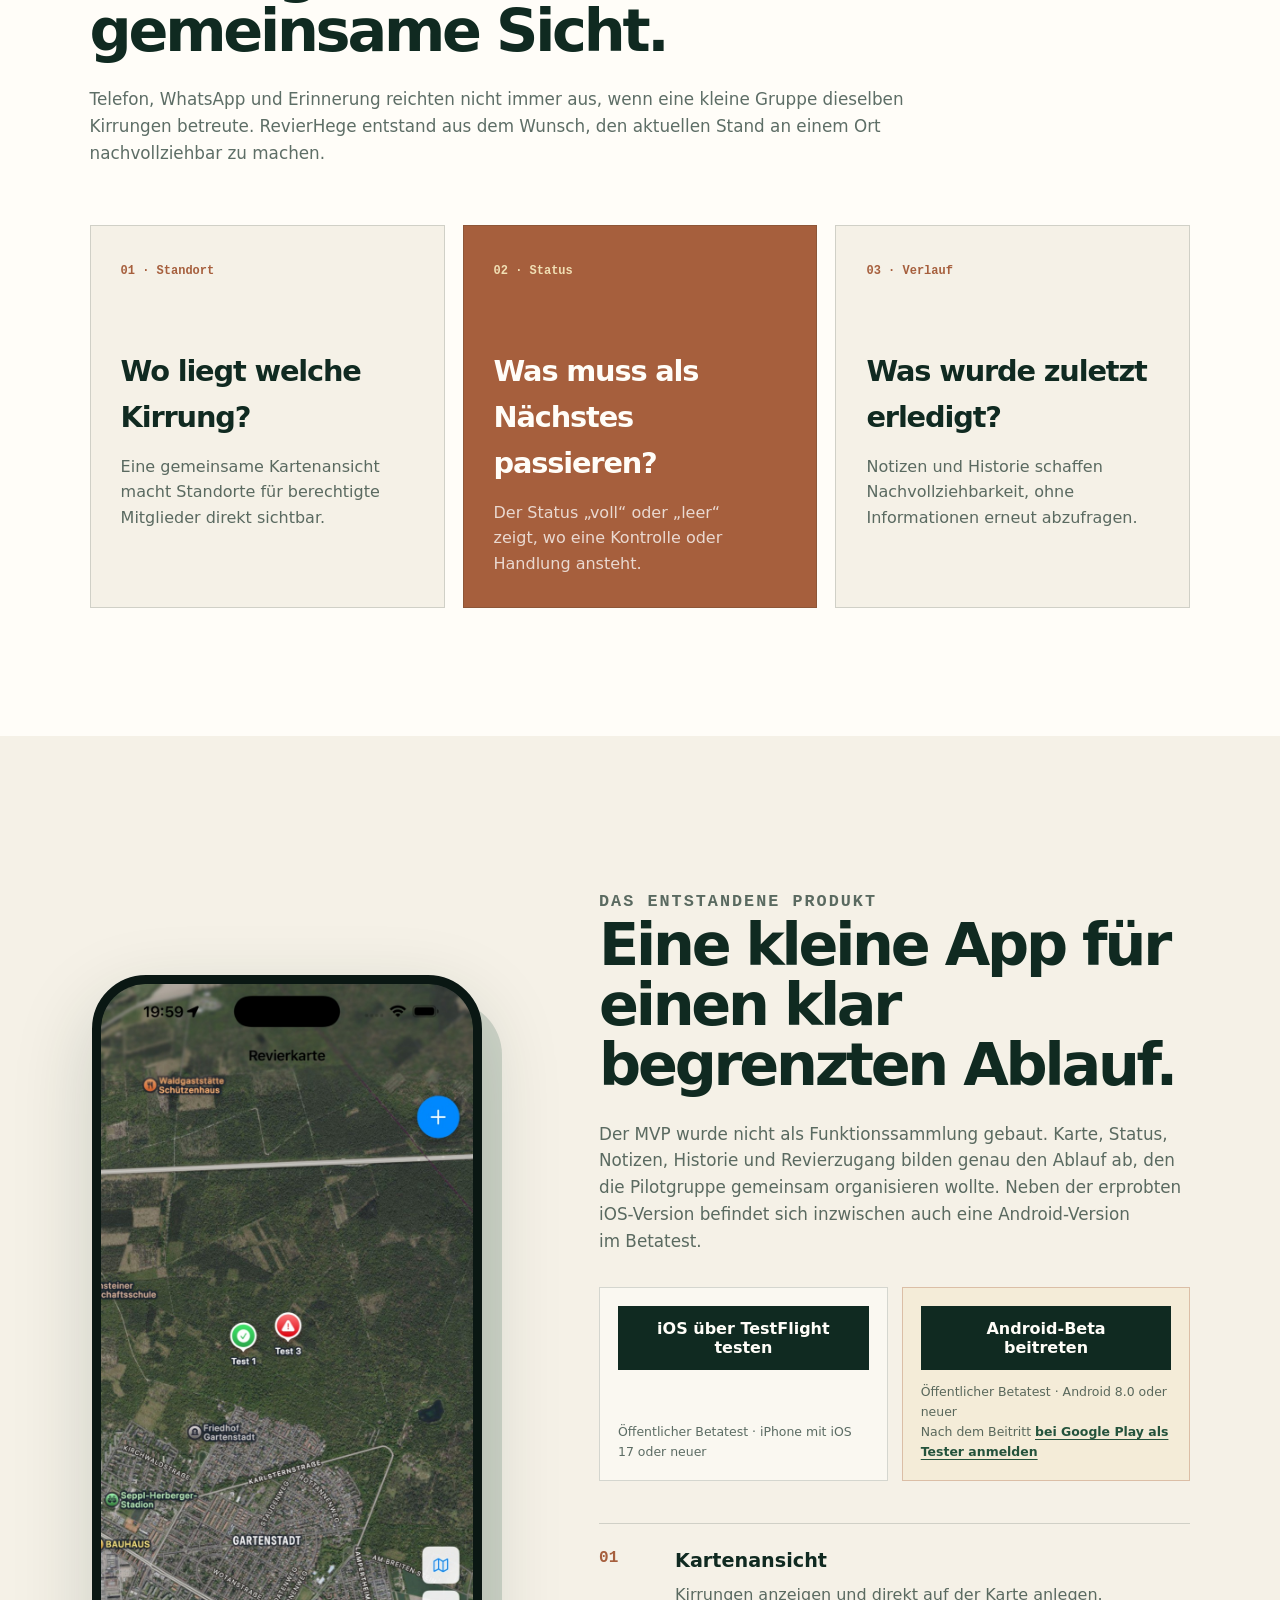
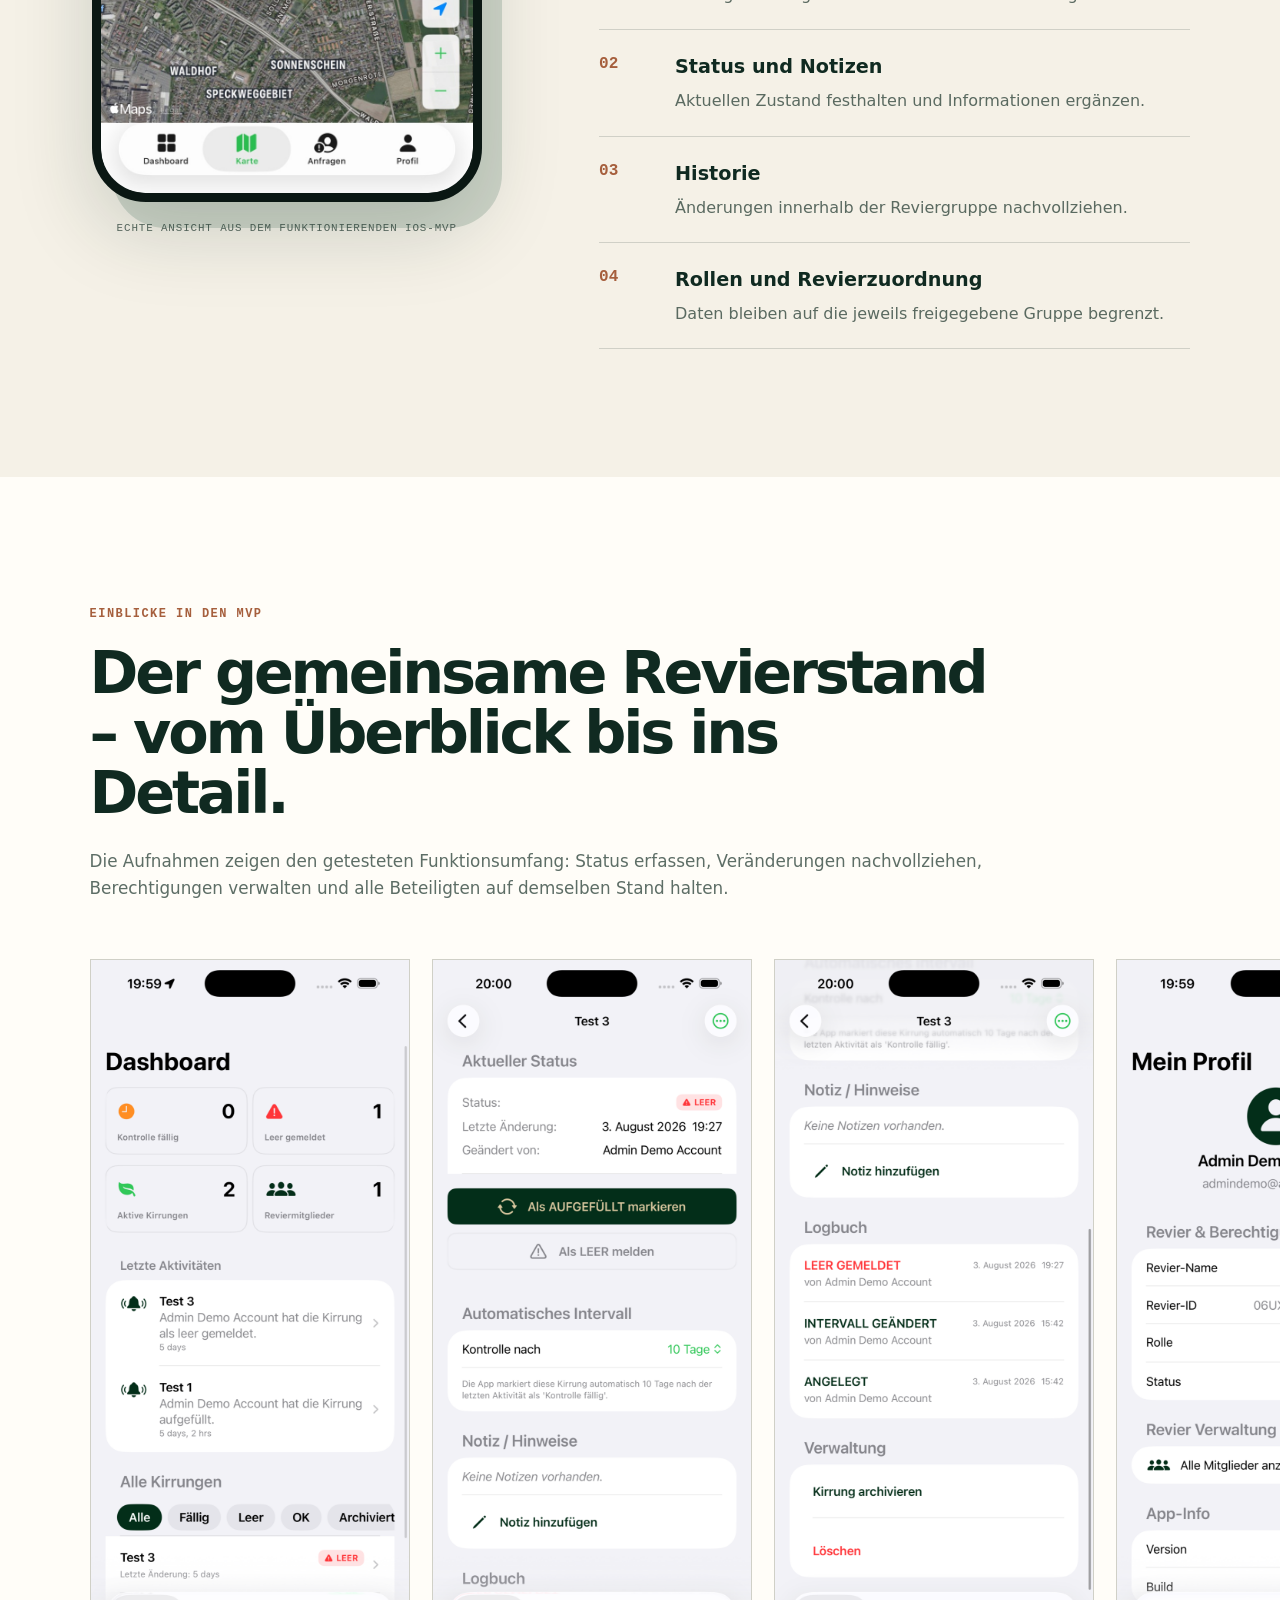
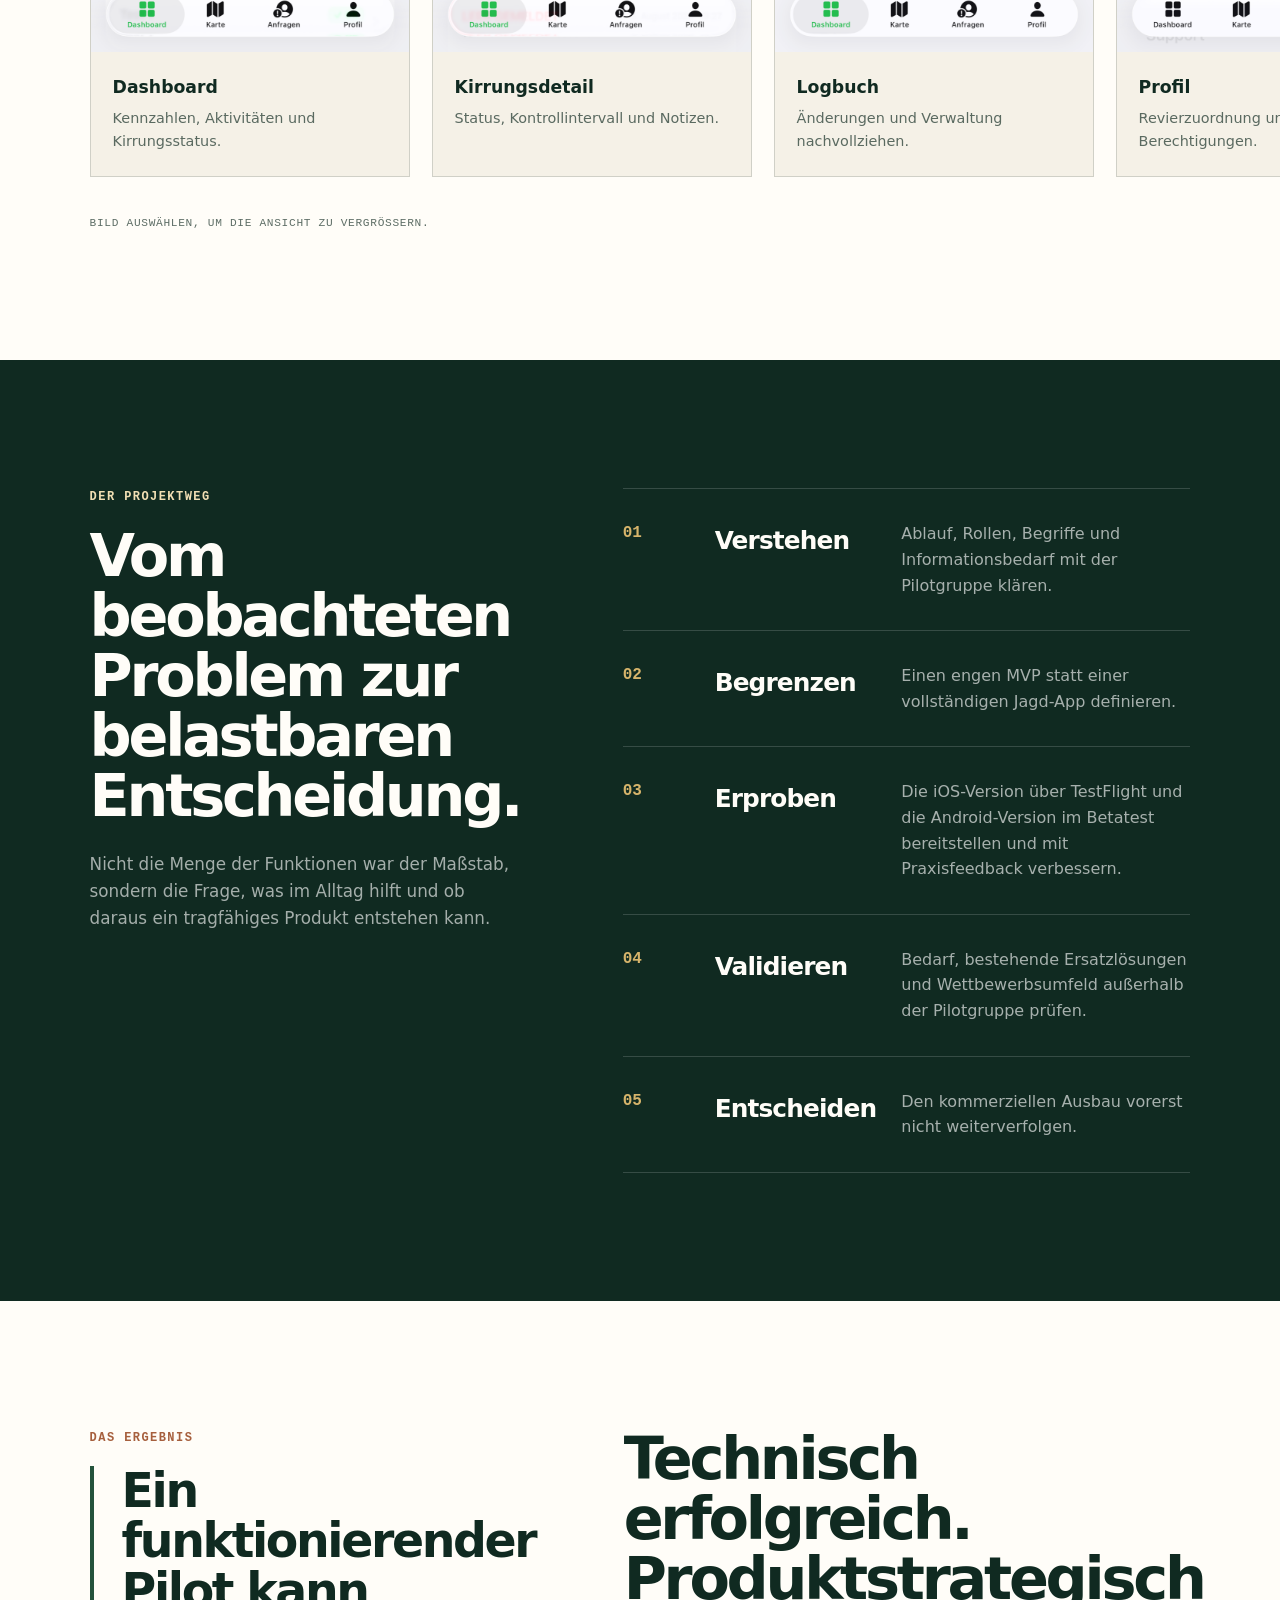
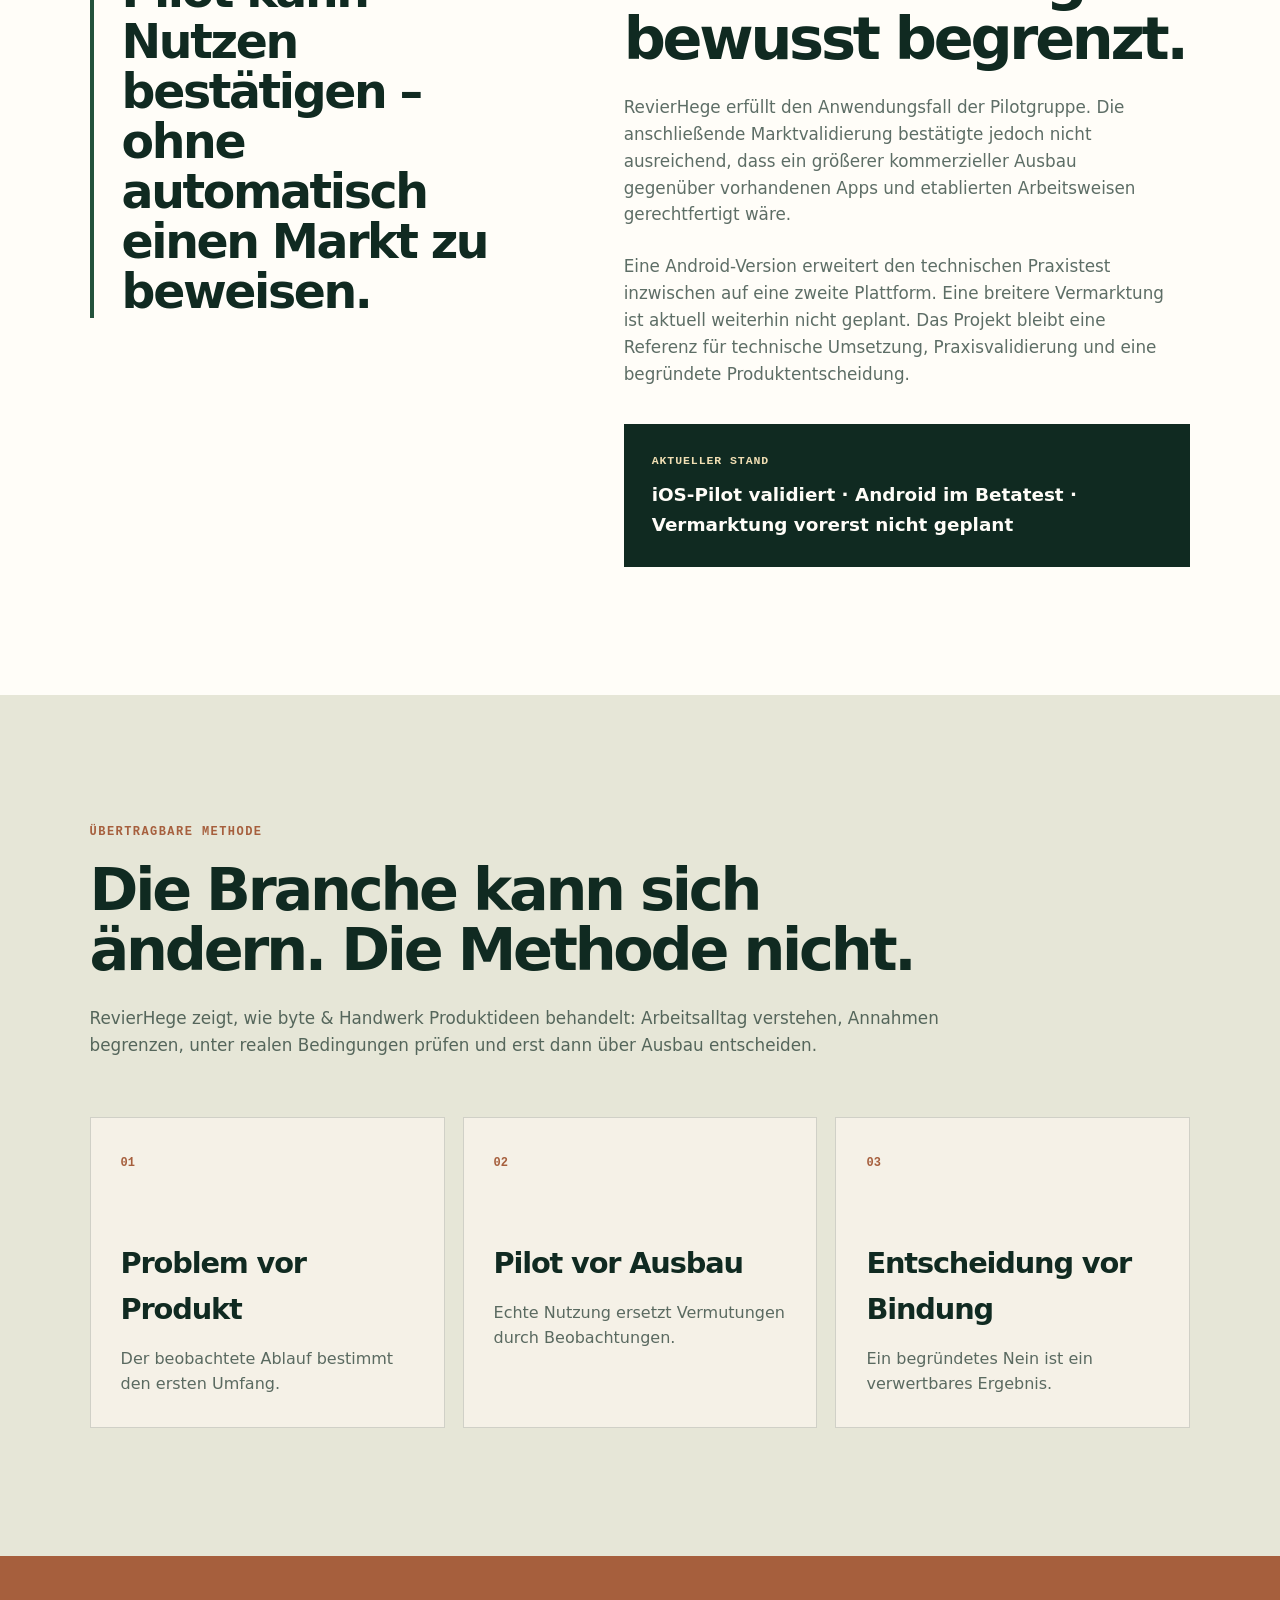
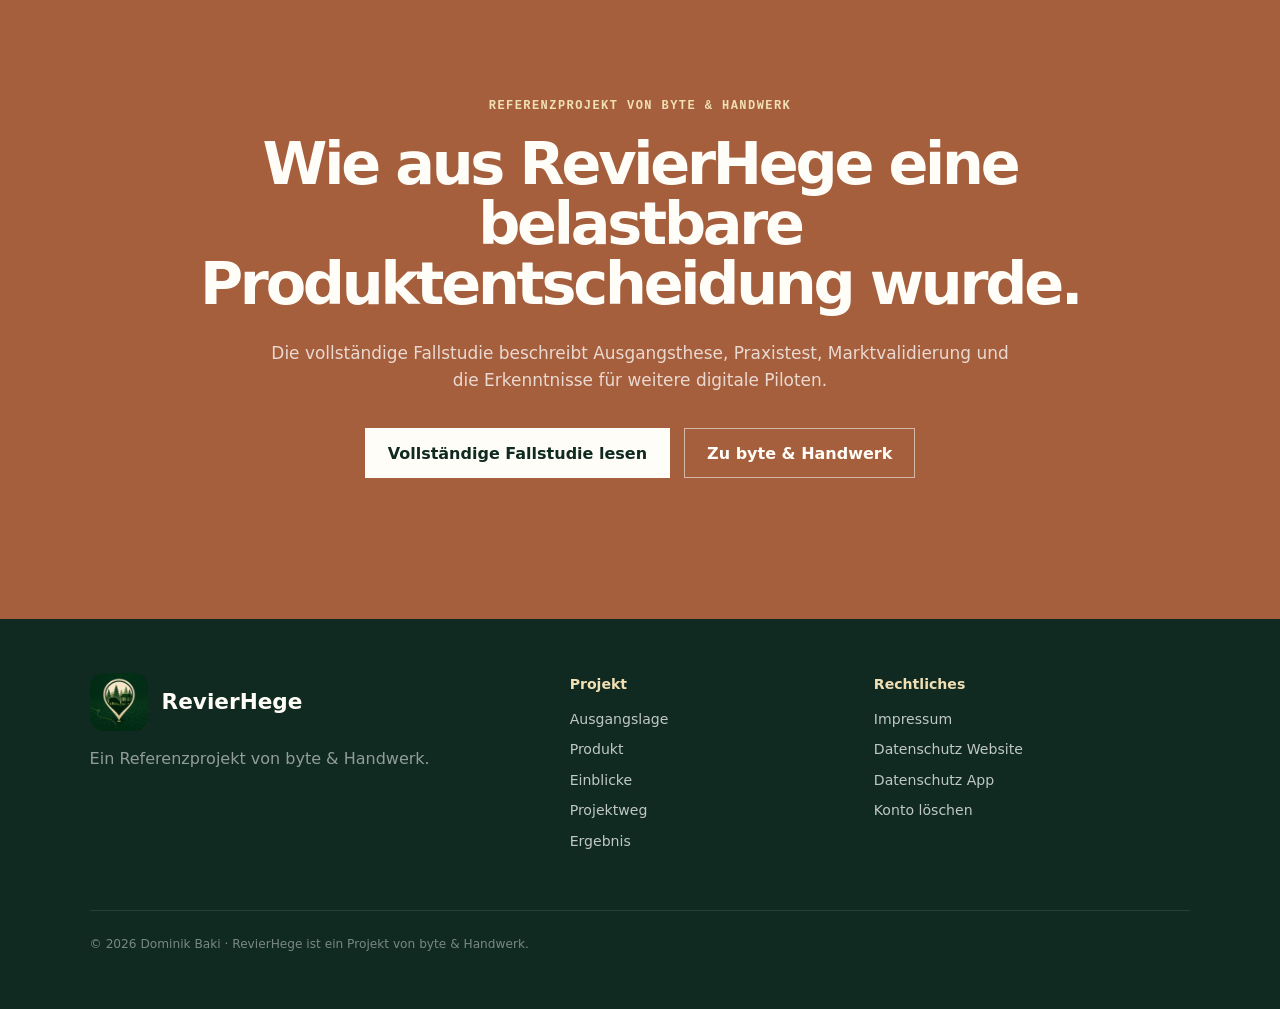
==== commit f7fd734d: "feat: Android-Beta mit Google Group und Testseite von Google Play verlinkt Der Android-Kasten bekomm" ====
--- a/index.html
+++ b/index.html
@@ -125,8 +125,8 @@
                 <span>Öffentlicher Betatest · iPhone mit iOS 17 oder neuer</span>
               </div>
               <div class="platform-test platform-test-android">
-                <strong>Android-Beta</strong>
-                <span>Die Android-Version befindet sich aktuell im Betatest.</span>
+                <a class="button" href="https://groups.google.com/g/revierhege-beta" target="_blank" rel="noopener noreferrer">Android-Beta beitreten</a>
+                <span>Öffentlicher Betatest · Android 8.0 oder neuer<br>Nach dem Beitritt <a href="https://play.google.com/apps/testing/de.dominikbaki.revierhege" target="_blank" rel="noopener noreferrer">bei Google Play als Tester anmelden</a></span>
               </div>
             </div>
             <ul class="feature-list">
--- a/assets/styles.css
+++ b/assets/styles.css
@@ -614,6 +614,17 @@
   background: rgba(241, 223, 180, 0.3);
 }
 
+.platform-test span a {
+  color: var(--forest);
+  font-weight: 700;
+  text-decoration: underline;
+  text-underline-offset: 3px;
+}
+
+.platform-test span a:hover {
+  color: var(--rust);
+}
+
 .feature-list li {
   display: grid;
   grid-template-columns: 58px 1fr;
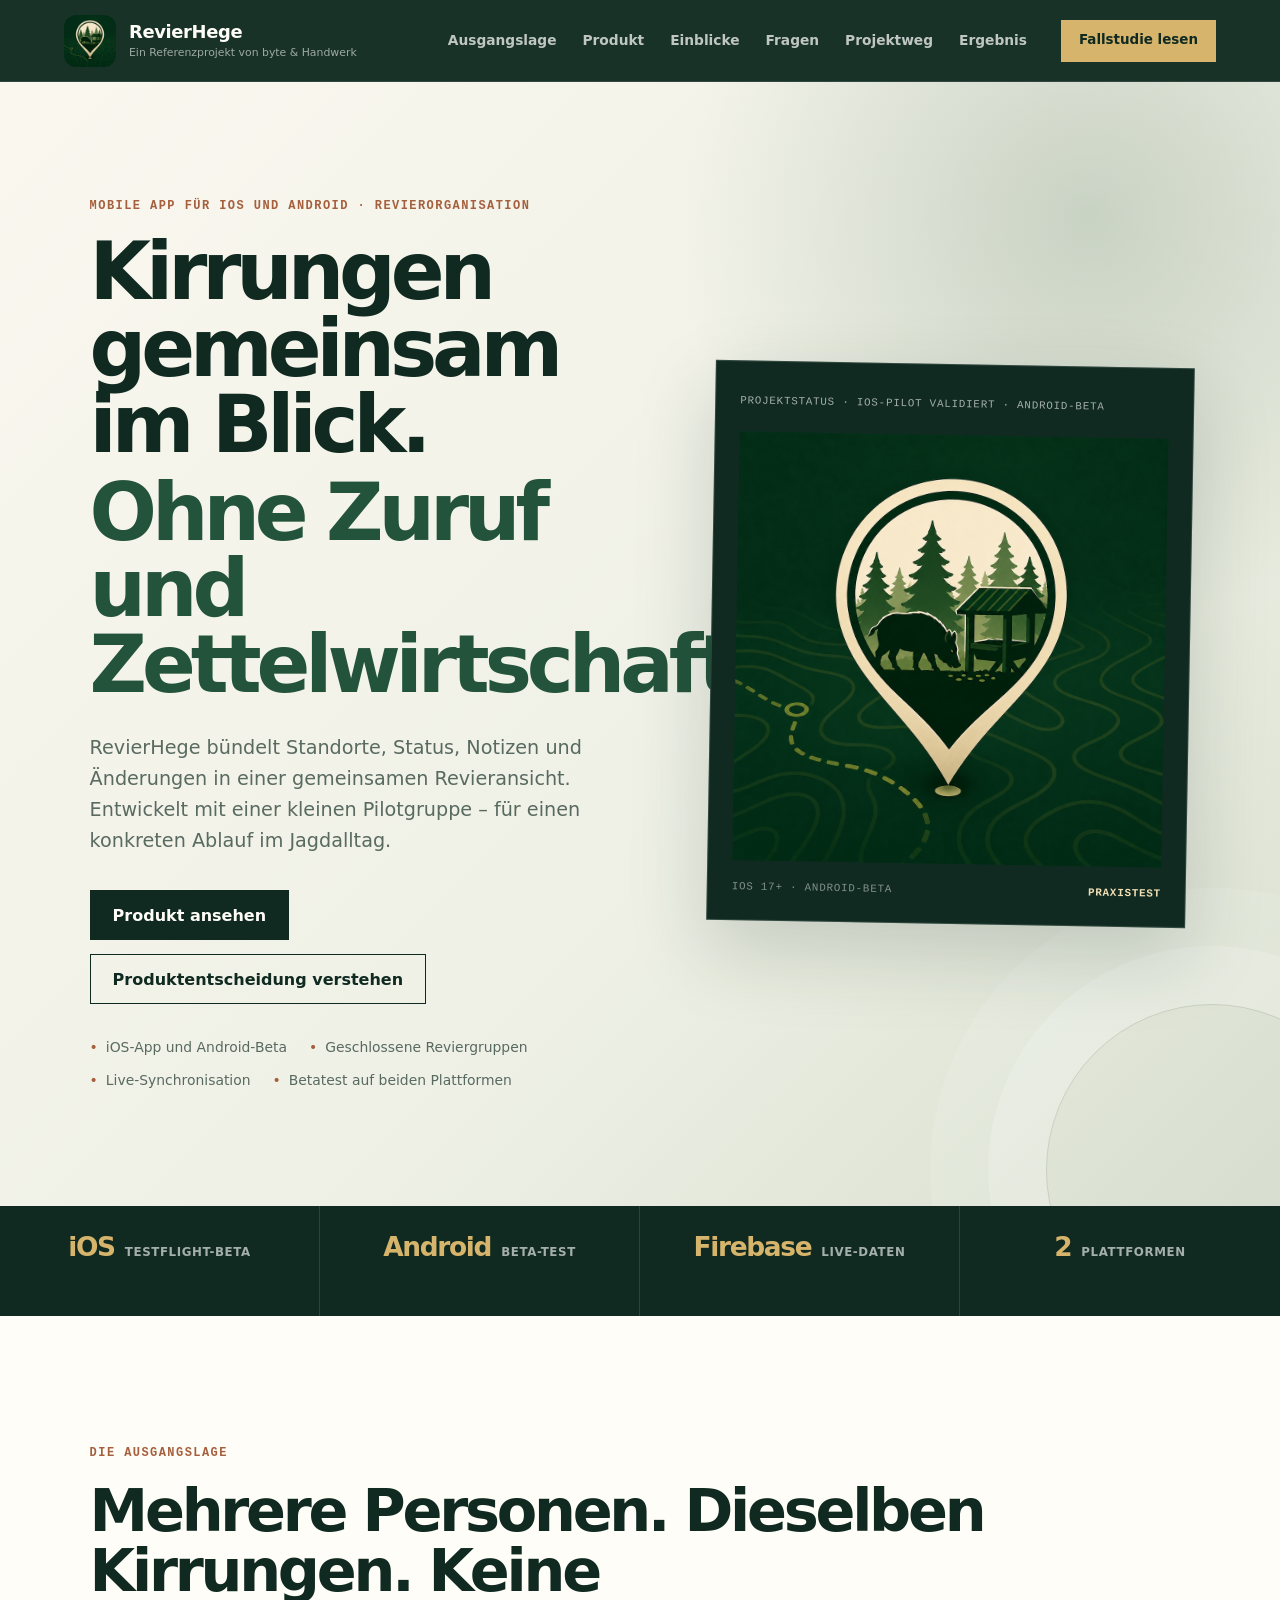
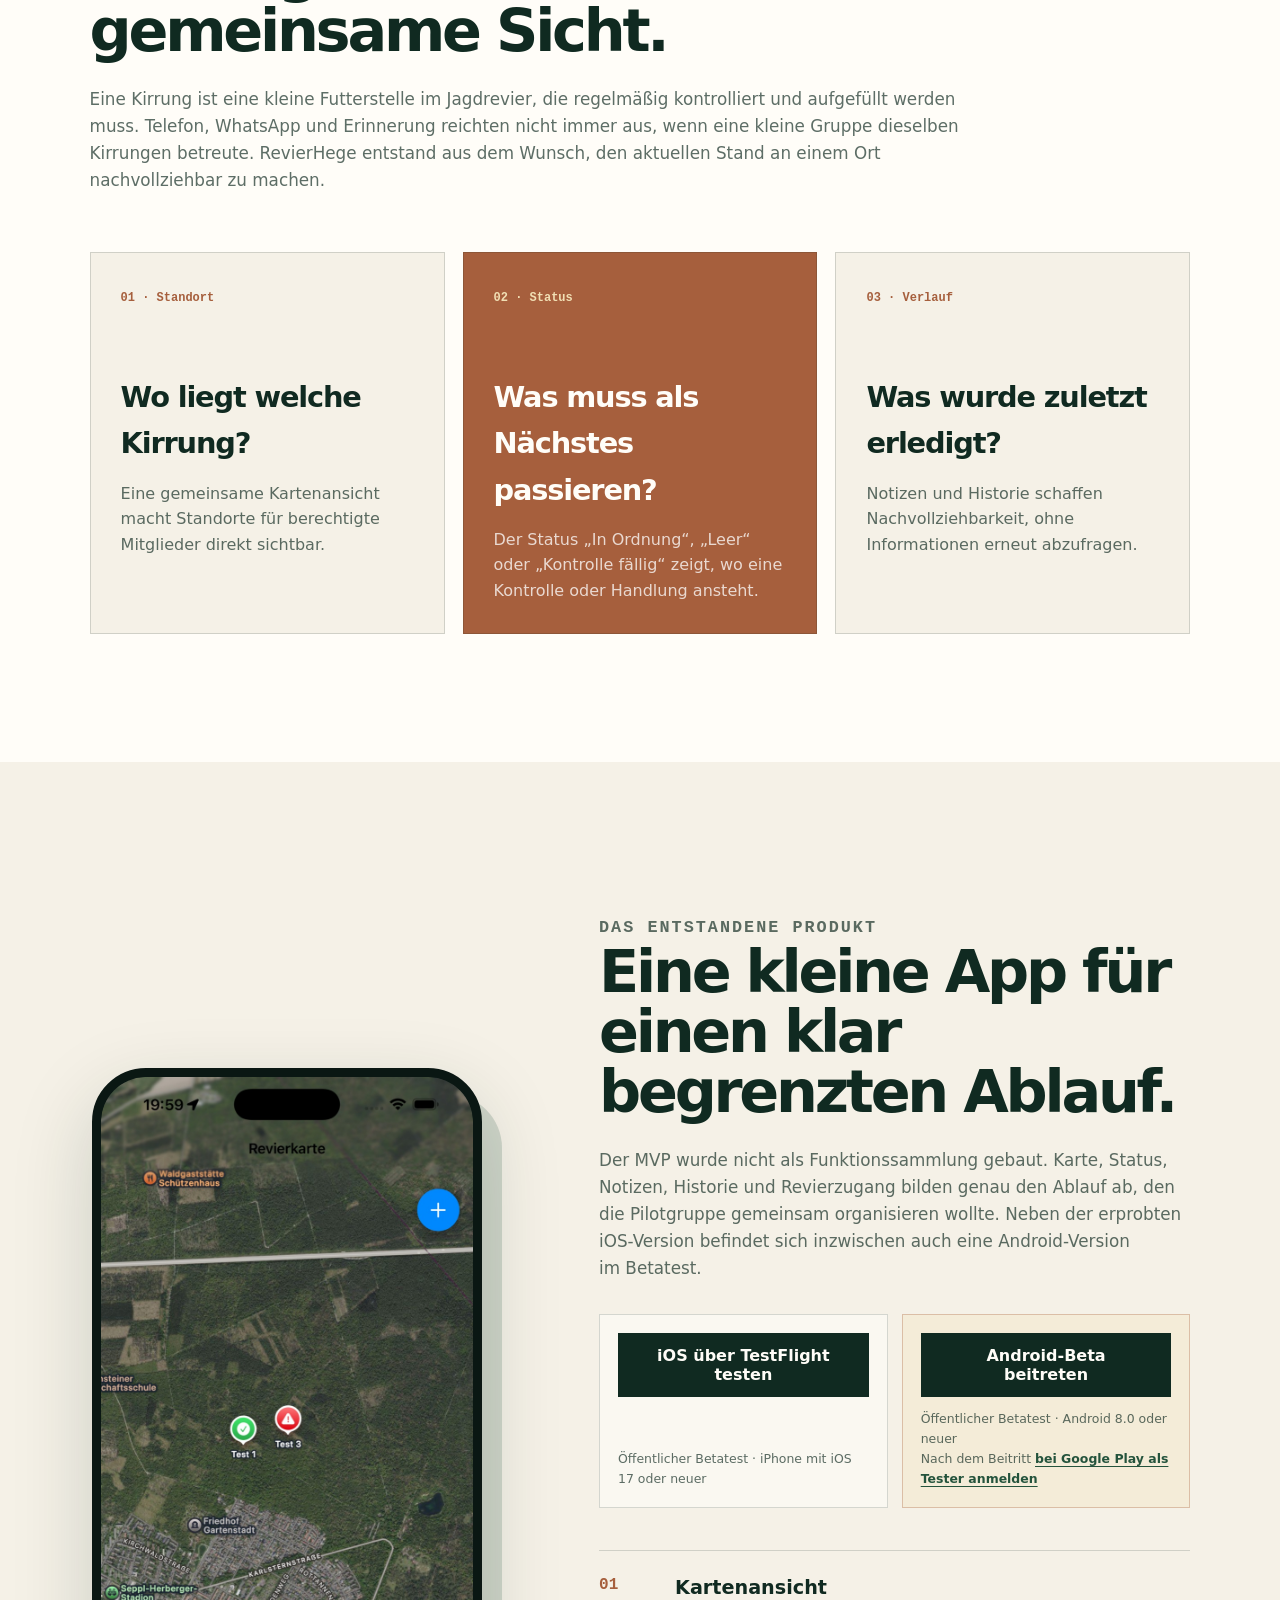
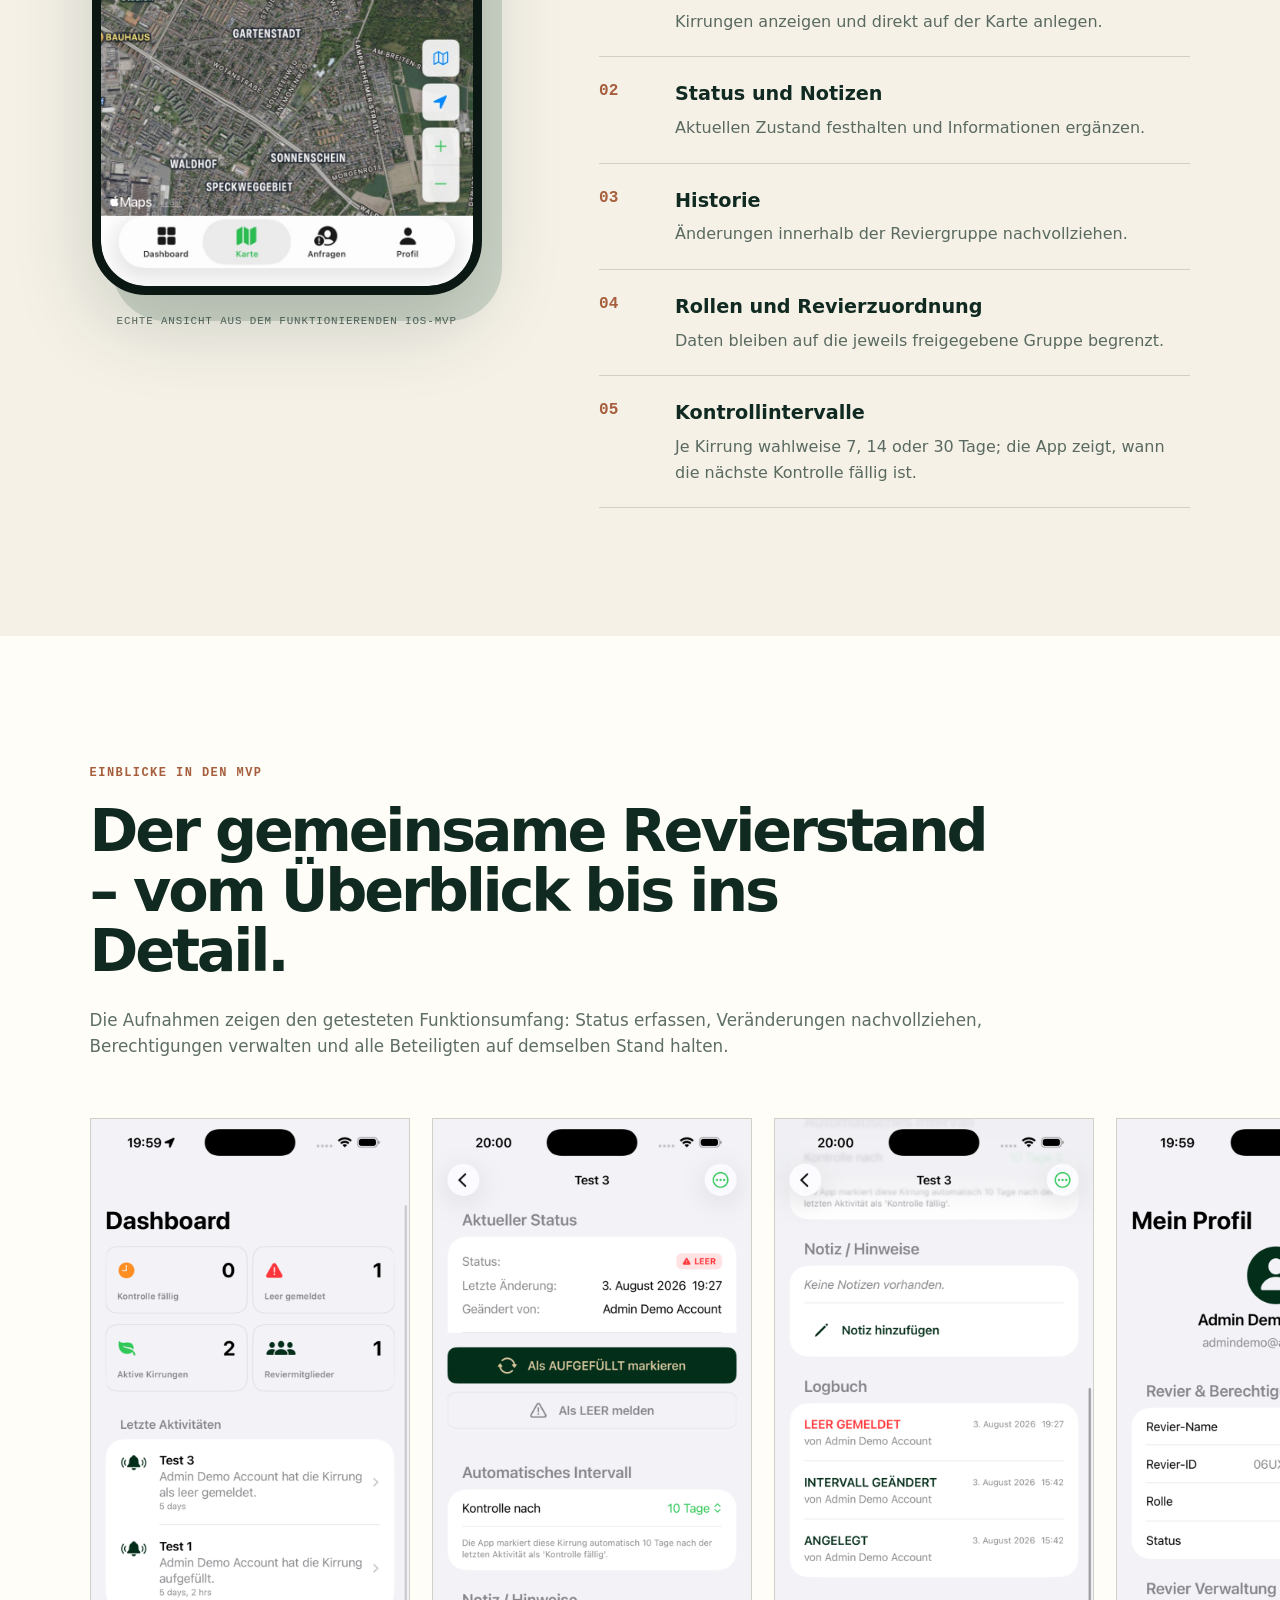
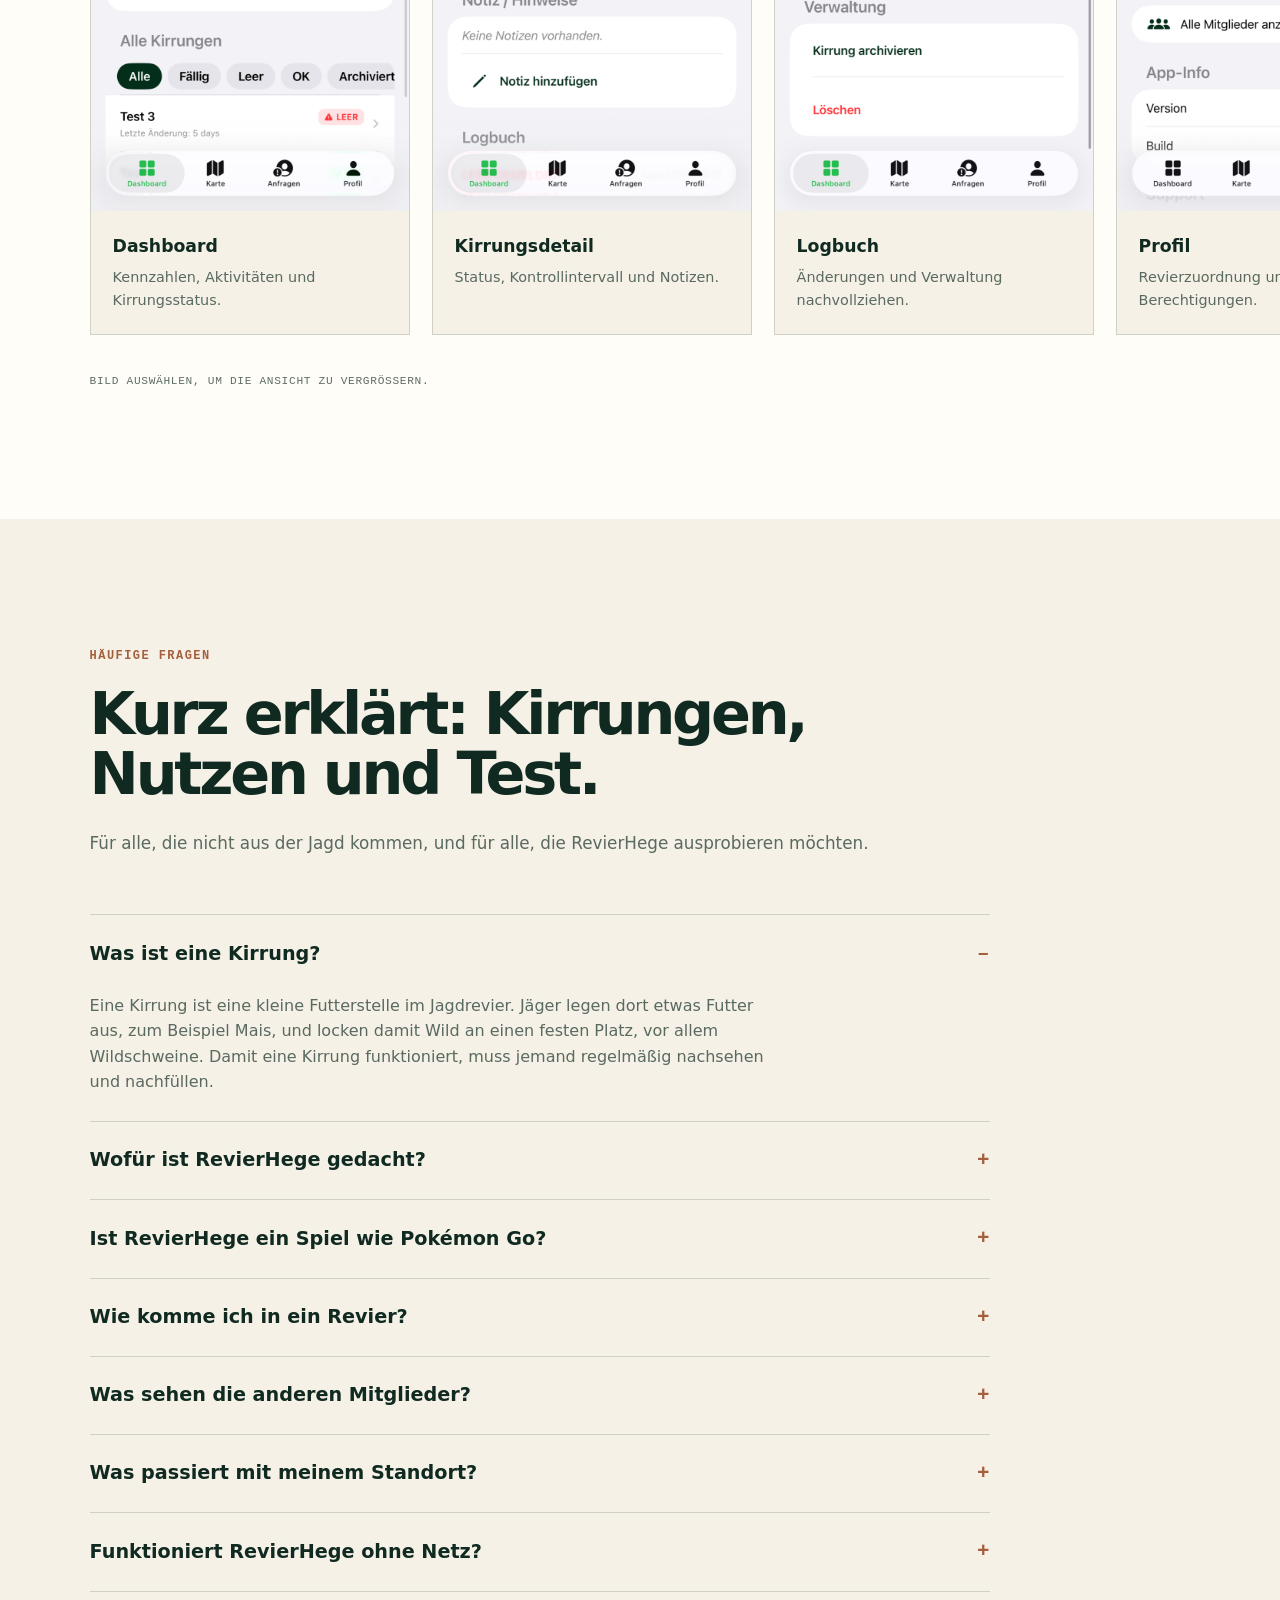
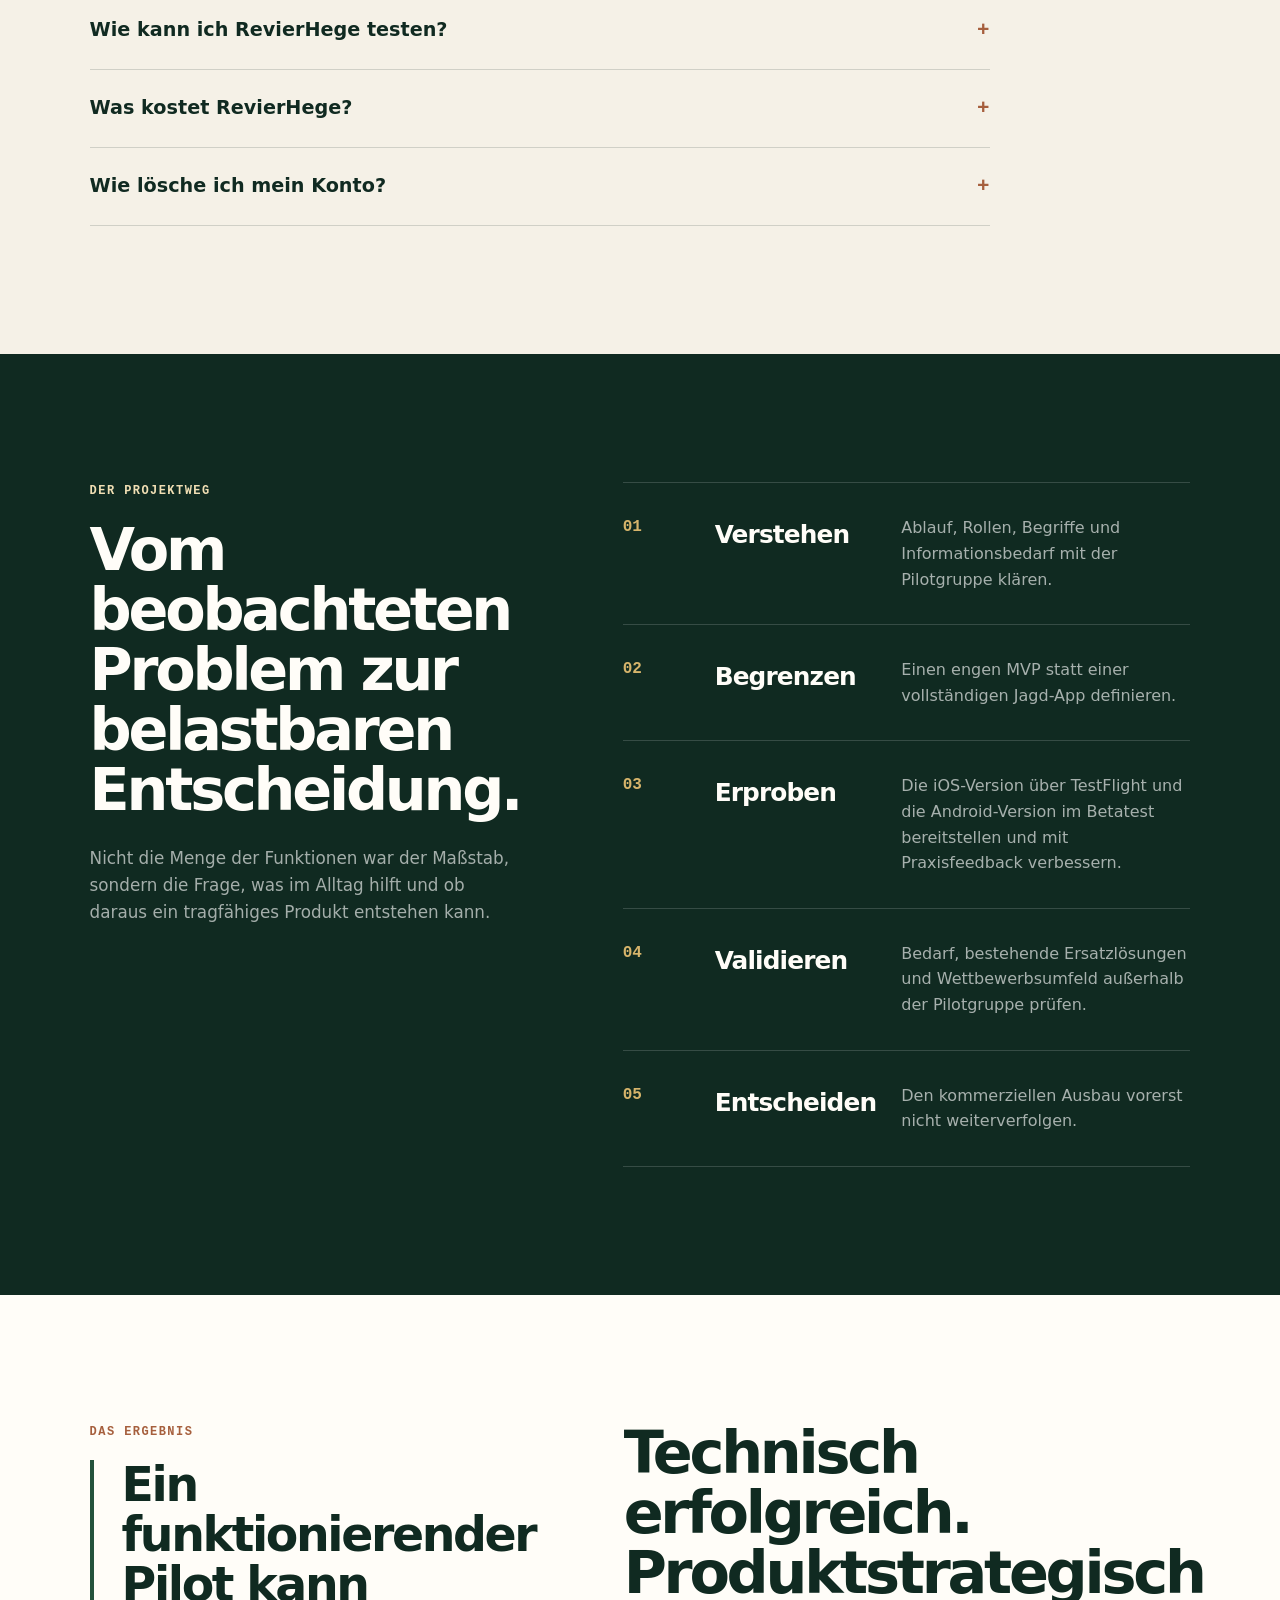
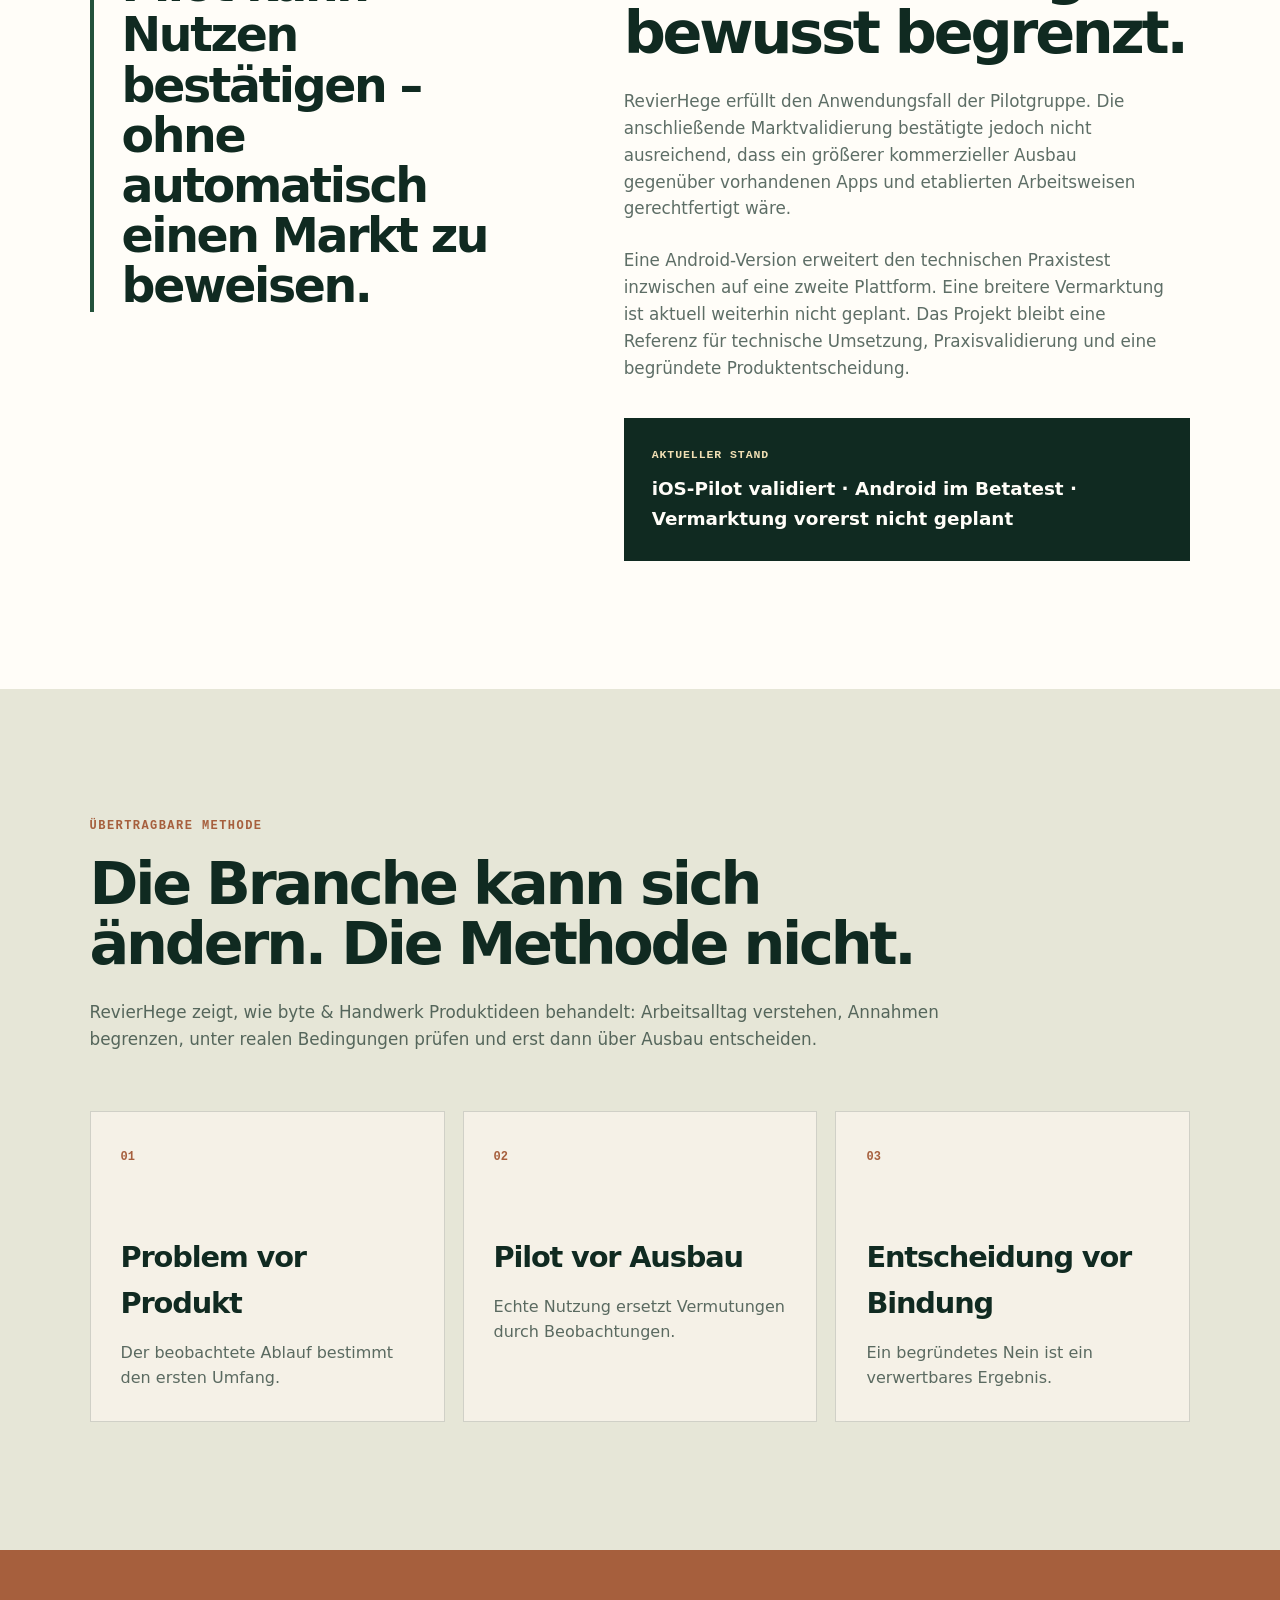
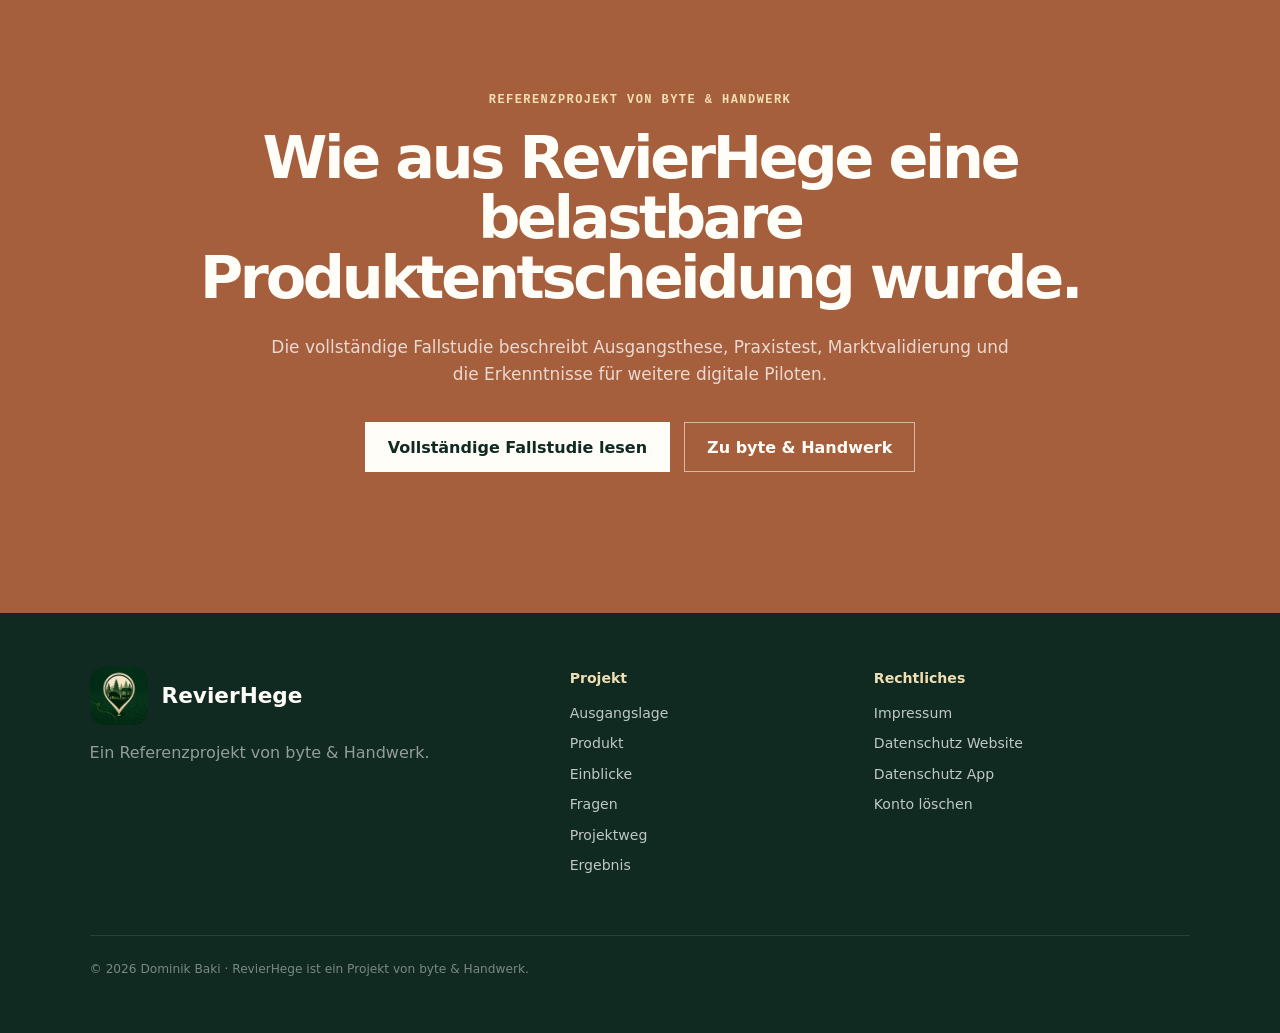
==== commit 3ec952c3: "feat: FAQ-Bereich und klarerer Nutzen auf der Startseite Die Startseite erklärt, was eine Kirrung is" ====
--- a/index.html
+++ b/index.html
@@ -13,7 +13,7 @@
     <meta property="og:description" content="RevierHege für iOS und Android: ein validierter iOS-Pilot und eine Android-Version im Betatest.">
     <link rel="icon" type="image/png" href="assets/images/revierhege-icon.png">
     <link rel="apple-touch-icon" href="assets/images/revierhege-icon.png">
-    <link rel="stylesheet" href="assets/styles.css?v=20260826-1">
+    <link rel="stylesheet" href="assets/styles.css?v=20261018-1">
     <script src="assets/site.js?v=20260808-2" defer></script>
     <script type="application/ld+json">
       {
@@ -47,6 +47,7 @@
         <a href="#ausgangslage">Ausgangslage</a>
         <a href="#produkt">Produkt</a>
         <a href="#einblicke">Einblicke</a>
+        <a href="#fragen">Fragen</a>
         <a href="#projektweg">Projektweg</a>
         <a href="#ergebnis">Ergebnis</a>
       </nav>
@@ -57,6 +58,7 @@
       <a href="#ausgangslage">Ausgangslage</a>
       <a href="#produkt">Produkt</a>
       <a href="#einblicke">Einblicke</a>
+      <a href="#fragen">Fragen</a>
       <a href="#projektweg">Projektweg</a>
       <a href="#ergebnis">Ergebnis</a>
       <a href="https://byteundhandwerk.de/referenz-revierhege.html">Fallstudie bei byte &amp; Handwerk</a>
@@ -98,11 +100,11 @@
         <div class="section-heading">
           <p class="eyebrow">Die Ausgangslage</p>
           <h2>Mehrere Personen. Dieselben Kirrungen. Keine gemeinsame Sicht.</h2>
-          <p>Telefon, WhatsApp und Erinnerung reichten nicht immer aus, wenn eine kleine Gruppe dieselben Kirrungen betreute. RevierHege entstand aus dem Wunsch, den aktuellen Stand an einem Ort nachvollziehbar zu machen.</p>
+          <p>Eine Kirrung ist eine kleine Futterstelle im Jagdrevier, die regelmäßig kontrolliert und aufgefüllt werden muss. Telefon, WhatsApp und Erinnerung reichten nicht immer aus, wenn eine kleine Gruppe dieselben Kirrungen betreute. RevierHege entstand aus dem Wunsch, den aktuellen Stand an einem Ort nachvollziehbar zu machen.</p>
         </div>
         <div class="problem-grid">
           <article><span class="card-number">01 · Standort</span><h3>Wo liegt welche Kirrung?</h3><p>Eine gemeinsame Kartenansicht macht Standorte für berechtigte Mitglieder direkt sichtbar.</p></article>
-          <article class="accent-card"><span class="card-number">02 · Status</span><h3>Was muss als Nächstes passieren?</h3><p>Der Status „voll“ oder „leer“ zeigt, wo eine Kontrolle oder Handlung ansteht.</p></article>
+          <article class="accent-card"><span class="card-number">02 · Status</span><h3>Was muss als Nächstes passieren?</h3><p>Der Status „In Ordnung“, „Leer“ oder „Kontrolle fällig“ zeigt, wo eine Kontrolle oder Handlung ansteht.</p></article>
           <article><span class="card-number">03 · Verlauf</span><h3>Was wurde zuletzt erledigt?</h3><p>Notizen und Historie schaffen Nachvollziehbarkeit, ohne Informationen erneut abzufragen.</p></article>
         </div>
       </section>
@@ -134,6 +136,7 @@
               <li><span>02</span><div><strong>Status und Notizen</strong><p>Aktuellen Zustand festhalten und Informationen ergänzen.</p></div></li>
               <li><span>03</span><div><strong>Historie</strong><p>Änderungen innerhalb der Reviergruppe nachvollziehen.</p></div></li>
               <li><span>04</span><div><strong>Rollen und Revierzuordnung</strong><p>Daten bleiben auf die jeweils freigegebene Gruppe begrenzt.</p></div></li>
+              <li><span>05</span><div><strong>Kontrollintervalle</strong><p>Je Kirrung wahlweise 7, 14 oder 30 Tage; die App zeigt, wann die nächste Kontrolle fällig ist.</p></div></li>
             </ul>
           </div>
         </div>
@@ -184,6 +187,63 @@
           </figure>
         </div>
         <p class="gallery-hint">Bild auswählen, um die Ansicht zu vergrößern.</p>
+      </section>
+
+      <section class="section section-paper" id="fragen">
+        <div class="section-heading">
+          <p class="eyebrow">Häufige Fragen</p>
+          <h2>Kurz erklärt: Kirrungen, Nutzen und Test.</h2>
+          <p>Für alle, die nicht aus der Jagd kommen, und für alle, die RevierHege ausprobieren möchten.</p>
+        </div>
+        <div class="faq-list">
+          <details open>
+            <summary>Was ist eine Kirrung?</summary>
+            <p>Eine Kirrung ist eine kleine Futterstelle im Jagdrevier. Jäger legen dort etwas Futter aus, zum Beispiel Mais, und locken damit Wild an einen festen Platz, vor allem Wildschweine. Damit eine Kirrung funktioniert, muss jemand regelmäßig nachsehen und nachfüllen.</p>
+          </details>
+          <details>
+            <summary>Wofür ist RevierHege gedacht?</summary>
+            <p>Für Reviere, in denen mehrere Jäger dieselben Kirrungen betreuen. Ohne gemeinsame Übersicht bleibt oft offen, wer zuletzt kontrolliert hat und wo Futter fehlt. RevierHege zeigt alle Kirrungen des Reviers auf einer Karte, mit Stand, Logbuch und Kontrollintervall. Wer kontrolliert oder nachfüllt, trägt es ein, und die anderen Mitglieder sehen es gleich.</p>
+          </details>
+          <details>
+            <summary>Ist RevierHege ein Spiel wie Pokémon Go?</summary>
+            <p>Nein. RevierHege ist ein Werkzeug für die Arbeit im Revier, ohne Spielziel, Punkte oder Augmented Reality. Die Karte zeigt echte Orte, weil auch die Kirrungen echt sind.</p>
+          </details>
+          <details>
+            <summary>Wie komme ich in ein Revier?</summary>
+            <p>Beim Erstellen des Kontos gibt es zwei Wege: ein eigenes Revier gründen oder einem bestehenden Revier mit dessen Revier-Code beitreten. Wer ein Revier gründet, verwaltet es und gibt Beitrittsanfragen frei. Den Revier-Code vergibt die Revierverwaltung.</p>
+          </details>
+          <details>
+            <summary>Was sehen die anderen Mitglieder?</summary>
+            <p>Alle Mitglieder eines Reviers sehen dessen Kirrungen mit Stand, Notizen und Logbuch. In der Mitgliederliste sehen sie außerdem Namen und E-Mail-Adressen der anderen Mitglieder. Mitglieder anderer Reviere sehen davon nichts.</p>
+          </details>
+          <details>
+            <summary>Was passiert mit meinem Standort?</summary>
+            <p>Den Standort des Geräts nutzt die App nur, wenn er auf dem Gerät freigegeben ist, etwa um ihn auf der Karte anzuzeigen. Ein Bewegungsprofil wird nicht gespeichert. Gespeichert wird der Standort jeder Kirrung, damit alle Mitglieder sie auf der Karte finden. Mehr dazu im <a href="app-datenschutz.html">Datenschutz der App</a>.</p>
+          </details>
+          <details>
+            <summary>Funktioniert RevierHege ohne Netz?</summary>
+            <p>Zum großen Teil. Bereits geladene Kirrungen bleiben sichtbar. Kirrungen anlegen, Status melden, Beschickungen und Notizen speichert die App auf dem Gerät und überträgt sie, sobald wieder eine Verbindung besteht. Eine Verbindung braucht sie für Anmeldung und Registrierung, das Kontrollintervall, eine spätere Änderung des Standorts, Archivieren und Löschen. Das gilt für die aktuellen Testversionen auf iOS und Android.</p>
+          </details>
+          <details>
+            <summary>Wie kann ich RevierHege testen?</summary>
+            <p>Auf dem iPhone mit iOS 17 oder neuer über den öffentlichen <a href="https://testflight.apple.com/join/mZbs236u" target="_blank" rel="noopener noreferrer">Link zu TestFlight</a>.</p>
+            <p>Auf Android 8.0 oder neuer in drei Schritten:</p>
+            <ol>
+              <li>der <a href="https://groups.google.com/g/revierhege-beta" target="_blank" rel="noopener noreferrer">Google Group „RevierHege Beta“</a> beitreten,</li>
+              <li><a href="https://play.google.com/apps/testing/de.dominikbaki.revierhege" target="_blank" rel="noopener noreferrer">bei Google Play als Tester anmelden</a>,</li>
+              <li>danach die App über die Testseite bei Google Play installieren.</li>
+            </ol>
+            <p>Zum Ausprobieren reicht ein eigenes Test-Revier.</p>
+          </details>
+          <details>
+            <summary>Was kostet RevierHege?</summary>
+            <p>Die Teilnahme am Betatest kostet nichts. Die Testversionen enthalten keine Käufe.</p>
+          </details>
+          <details>
+            <summary>Wie lösche ich mein Konto?</summary>
+            <p>Mitglieder löschen ihr Konto im Profil über „Konto löschen“. Admins und alle, die die App nicht mehr installiert haben, beantragen die Löschung per E-Mail. Alle Schritte und was danach erhalten bleibt, stehen unter <a href="konto-loeschen.html">Konto löschen</a>.</p>
+          </details>
+        </div>
       </section>
 
       <section class="section section-dark" id="projektweg">
@@ -247,7 +307,7 @@
         <div class="footer-mark"><img src="assets/images/revierhege-icon.png" alt=""><strong>RevierHege</strong></div>
         <p>Ein Referenzprojekt von byte &amp; Handwerk.</p>
       </div>
-      <div class="footer-links"><strong>Projekt</strong><a href="#ausgangslage">Ausgangslage</a><a href="#produkt">Produkt</a><a href="#einblicke">Einblicke</a><a href="#projektweg">Projektweg</a><a href="#ergebnis">Ergebnis</a></div>
+      <div class="footer-links"><strong>Projekt</strong><a href="#ausgangslage">Ausgangslage</a><a href="#produkt">Produkt</a><a href="#einblicke">Einblicke</a><a href="#fragen">Fragen</a><a href="#projektweg">Projektweg</a><a href="#ergebnis">Ergebnis</a></div>
       <div class="footer-links"><strong>Rechtliches</strong><a href="impressum.html">Impressum</a><a href="datenschutz.html">Datenschutz Website</a><a href="app-datenschutz.html">Datenschutz App</a><a href="konto-loeschen.html">Konto löschen</a></div>
       <div class="footer-meta">© <span data-current-year>2026</span> Dominik Baki · RevierHege ist ein Projekt von <a href="https://byteundhandwerk.de/">byte &amp; Handwerk</a>.</div>
     </footer>
--- a/assets/styles.css
+++ b/assets/styles.css
@@ -648,6 +648,75 @@
   color: var(--muted);
 }
 
+.faq-list {
+  max-width: 900px;
+  margin-top: 58px;
+  border-top: 1px solid var(--line);
+}
+
+.faq-list details {
+  border-bottom: 1px solid var(--line);
+}
+
+.faq-list summary {
+  display: flex;
+  align-items: center;
+  justify-content: space-between;
+  gap: 18px;
+  padding: 22px 0;
+  font-size: 1.2rem;
+  font-weight: 780;
+  cursor: pointer;
+  list-style: none;
+}
+
+.faq-list summary::-webkit-details-marker {
+  display: none;
+}
+
+.faq-list summary::after {
+  content: "+";
+  flex: none;
+  color: var(--rust);
+  font-family: ui-monospace, SFMono-Regular, Menlo, Monaco, Consolas, monospace;
+  font-size: 1.3rem;
+  font-weight: 800;
+}
+
+.faq-list details[open] > summary::after {
+  content: "–";
+}
+
+.faq-list summary:hover {
+  color: var(--rust);
+}
+
+.faq-list details > p,
+.faq-list details > ol {
+  max-width: 68ch;
+  margin: 0 0 18px;
+  color: var(--muted);
+}
+
+.faq-list details > ol {
+  padding-left: 1.4em;
+}
+
+.faq-list details > :last-child {
+  margin-bottom: 26px;
+}
+
+.faq-list a {
+  color: var(--forest);
+  font-weight: 700;
+  text-decoration: underline;
+  text-underline-offset: 3px;
+}
+
+.faq-list a:hover {
+  color: var(--rust);
+}
+
 .screenshot-section {
   overflow: hidden;
 }
@@ -1085,6 +1154,7 @@
 
   .hero,
   .section,
+  .cta,
   .legal-hero,
   .legal-main {
     padding-right: 20px;
@@ -1097,6 +1167,10 @@
 
   .hero h1 {
     font-size: clamp(2.55rem, 11vw, 3.05rem);
+  }
+
+  .legal-hero h1 {
+    font-size: min(2.35rem, 9.5vw);
   }
 
   .hero-copy {
@@ -1165,6 +1239,10 @@
     font-size: 2.25rem;
   }
 
+  .cta h2 {
+    font-size: min(2.35rem, 9.5vw);
+  }
+
   .site-footer {
     grid-template-columns: 1fr;
     gap: 36px;
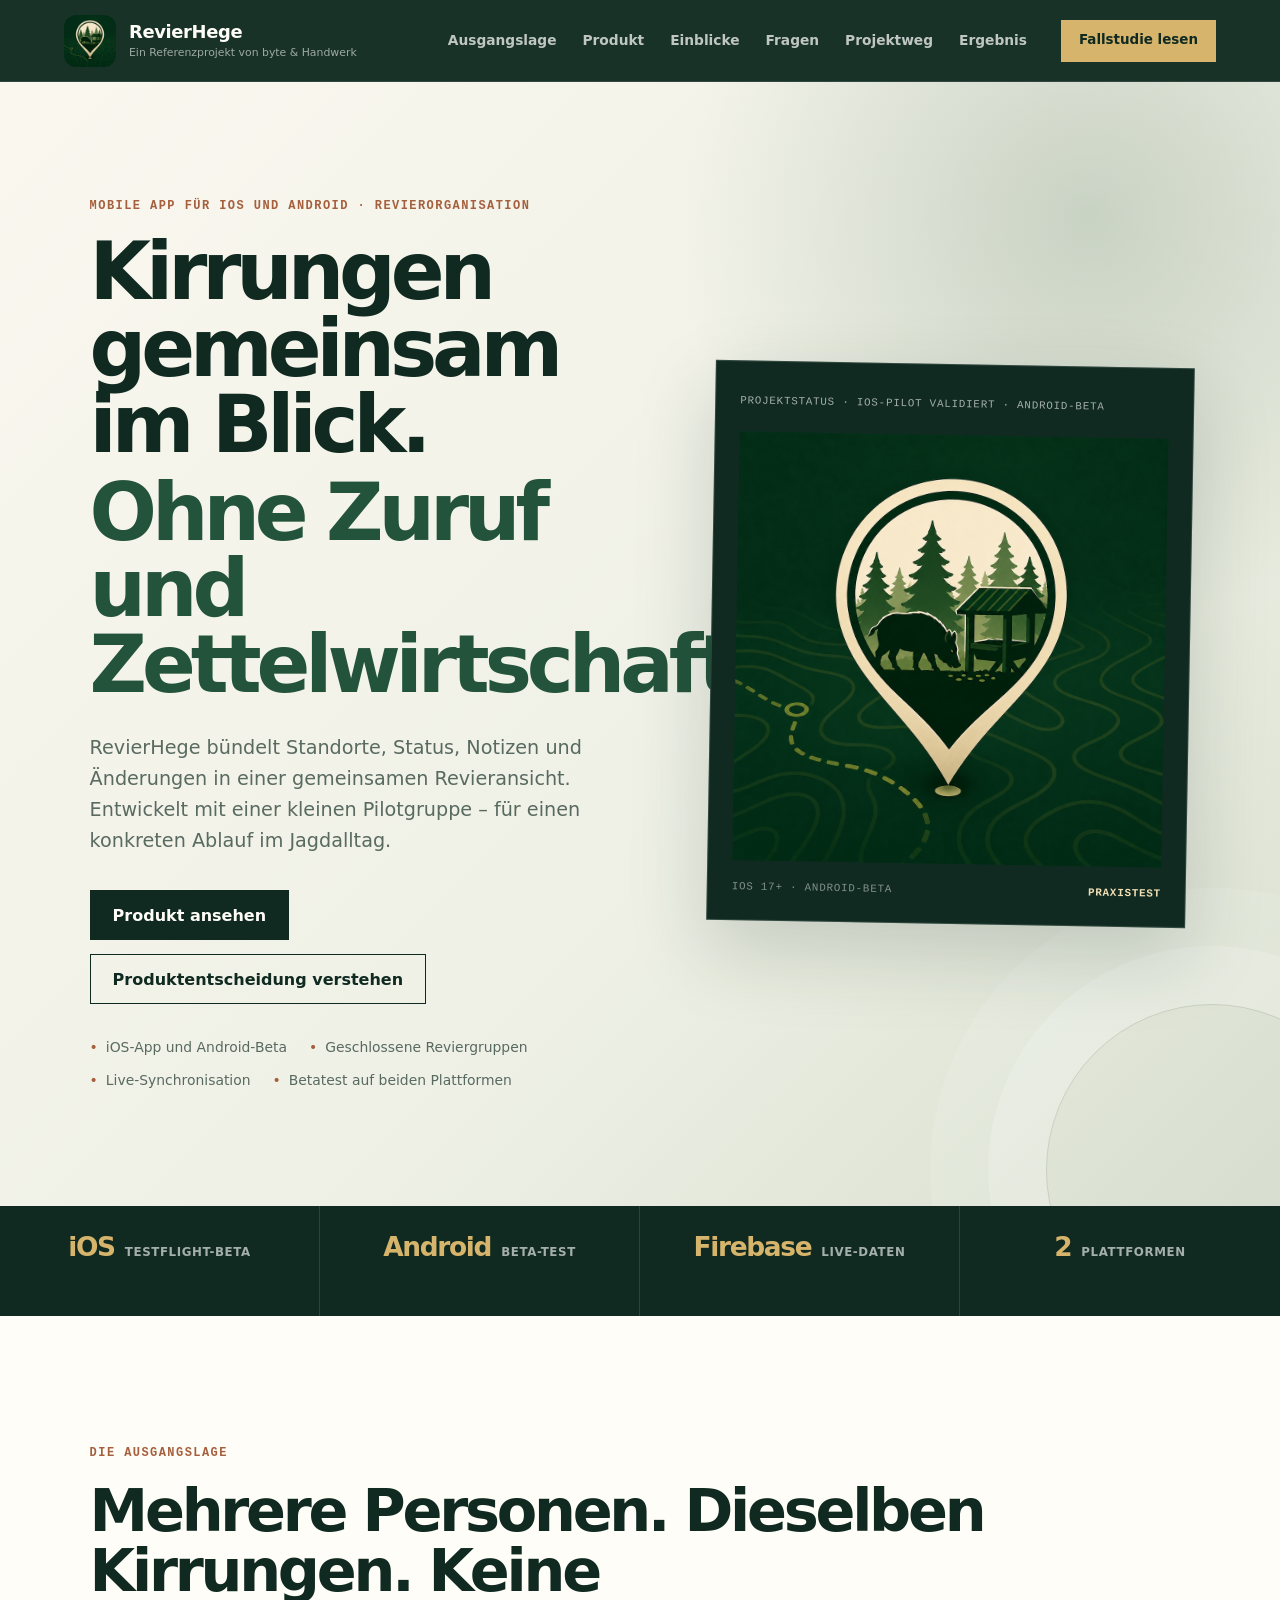
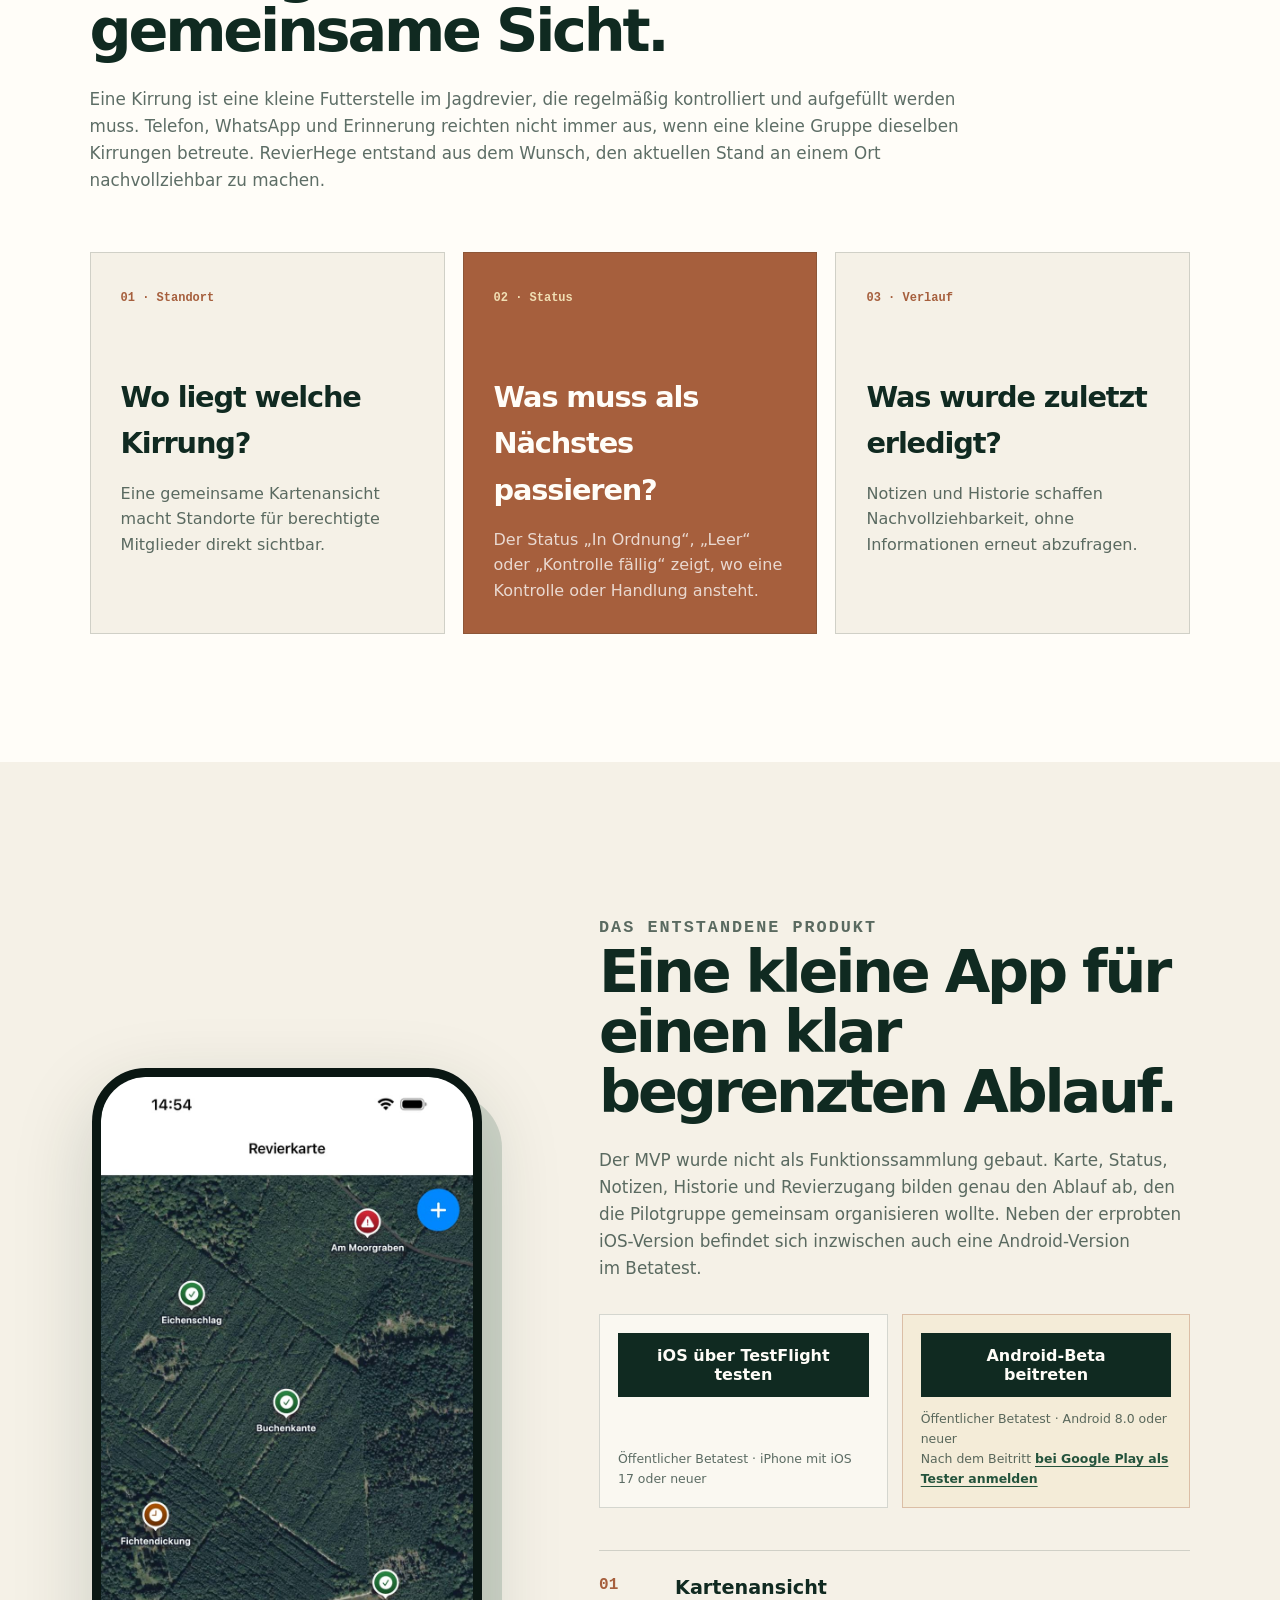
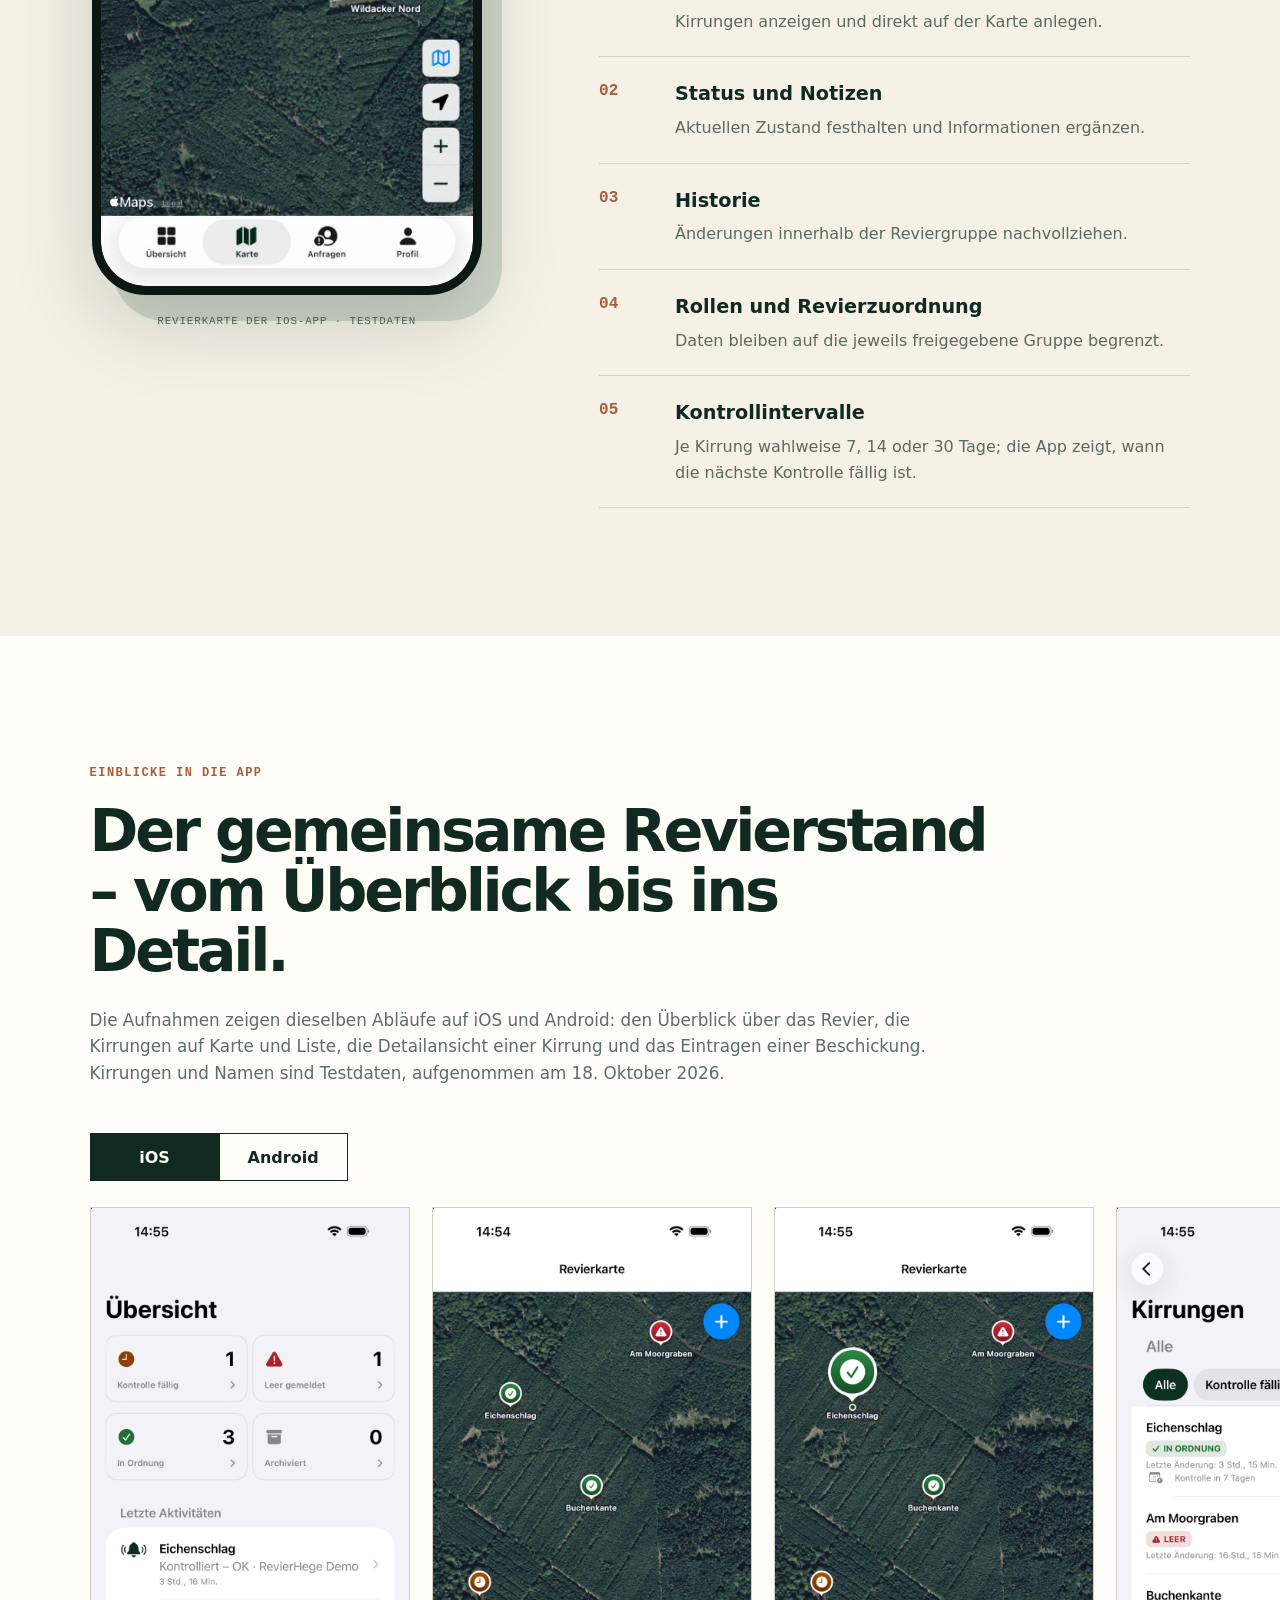
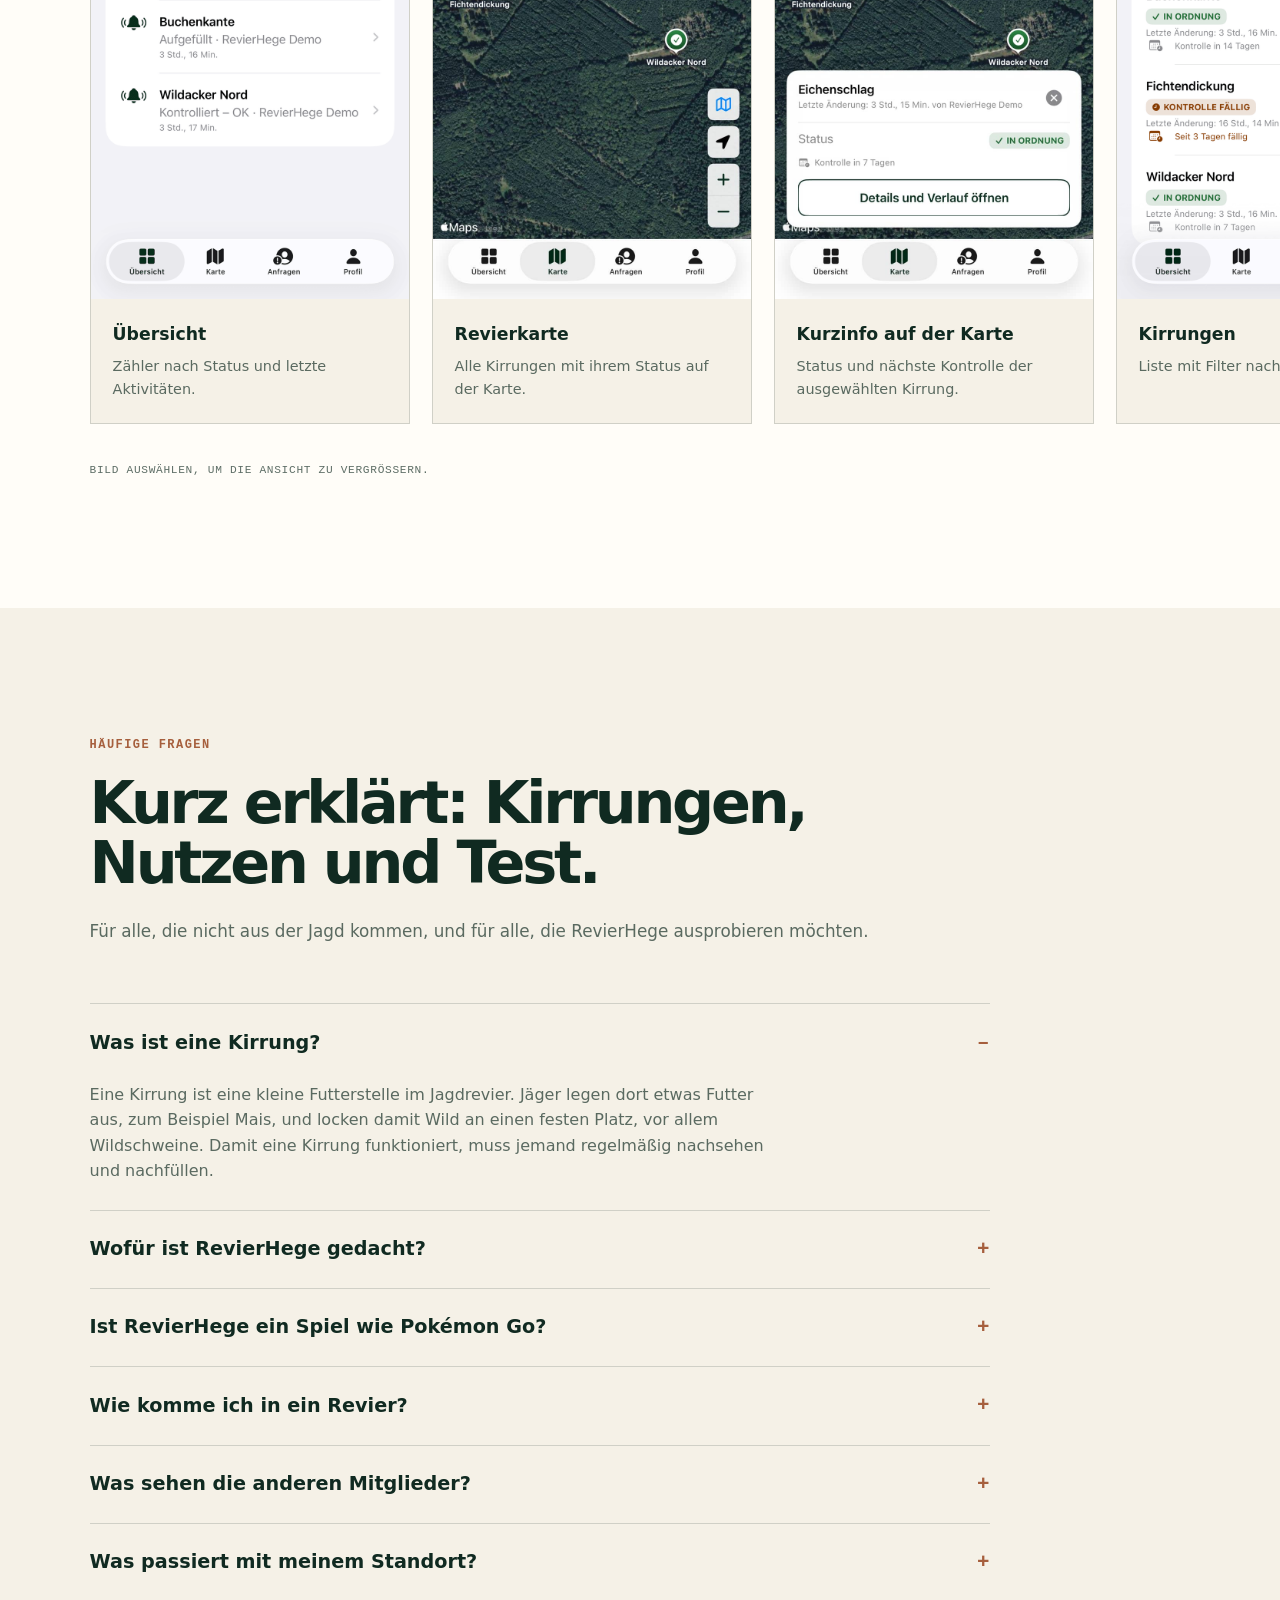
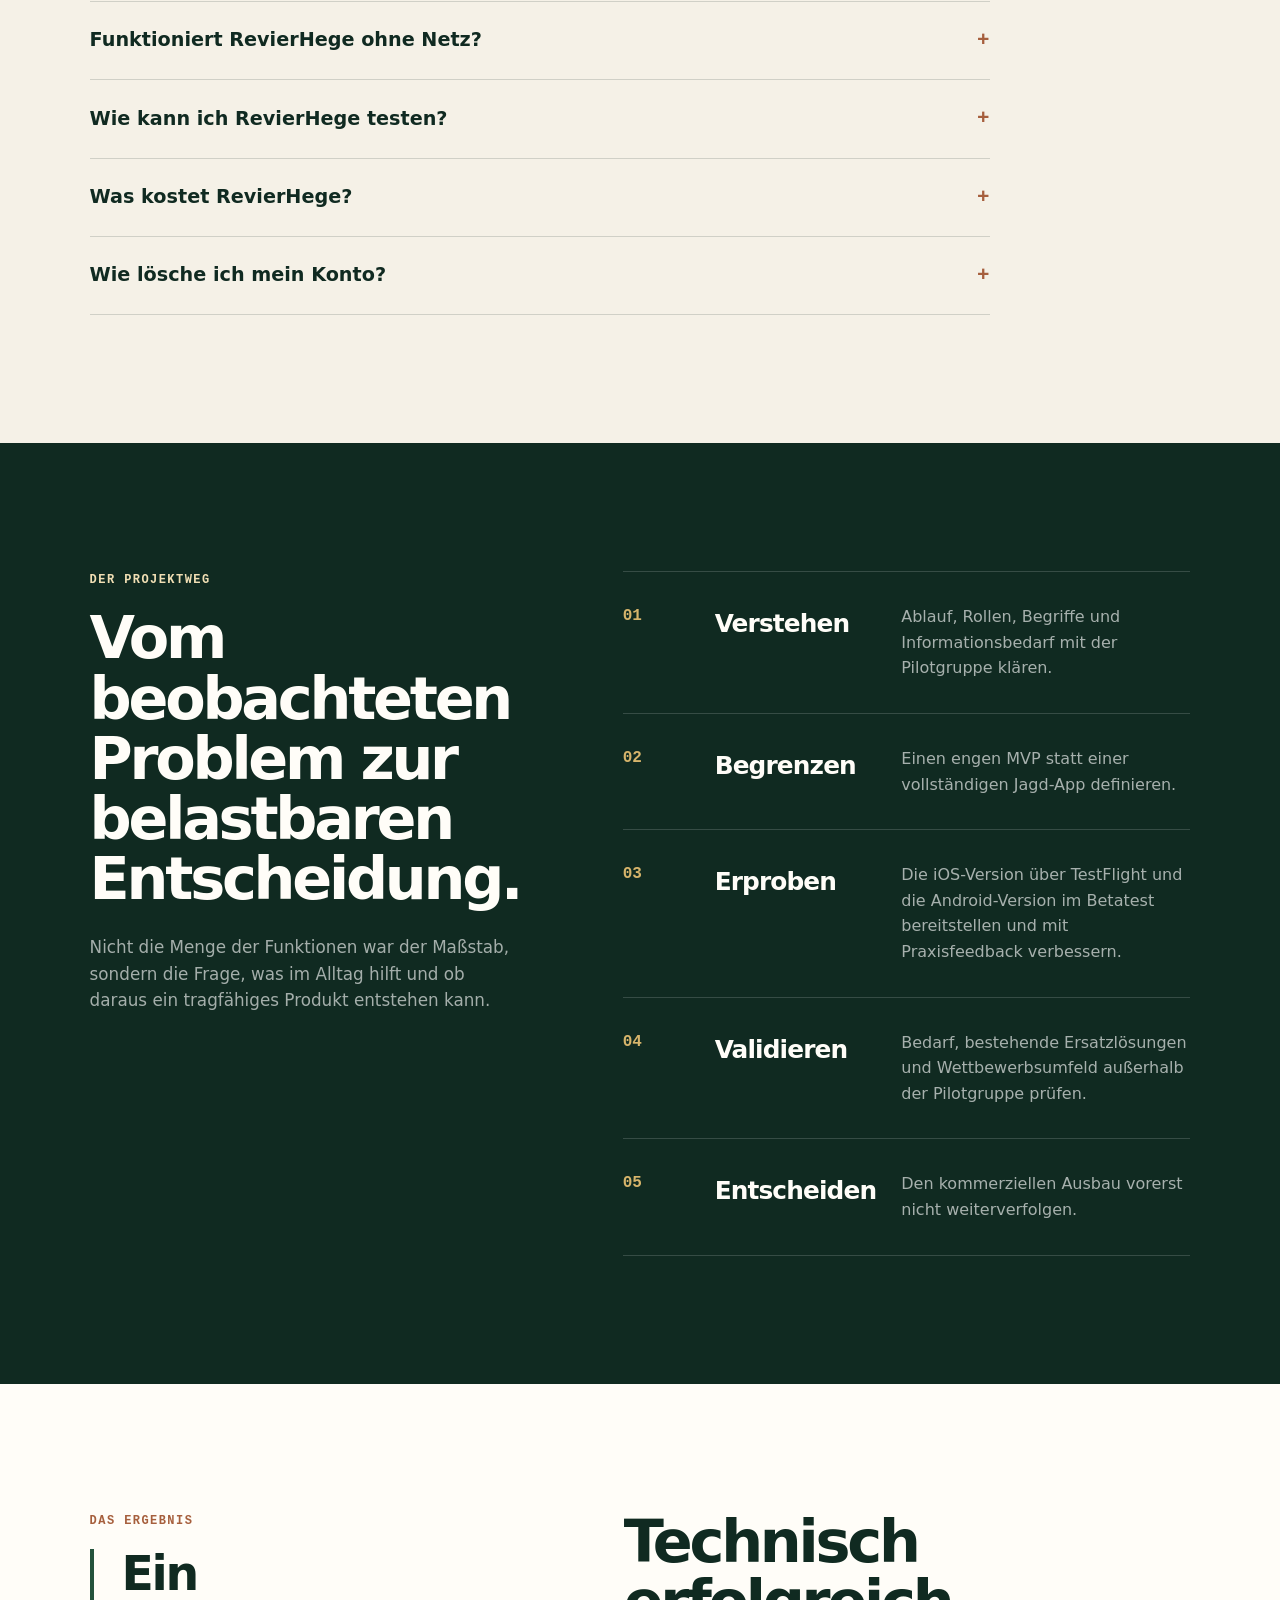
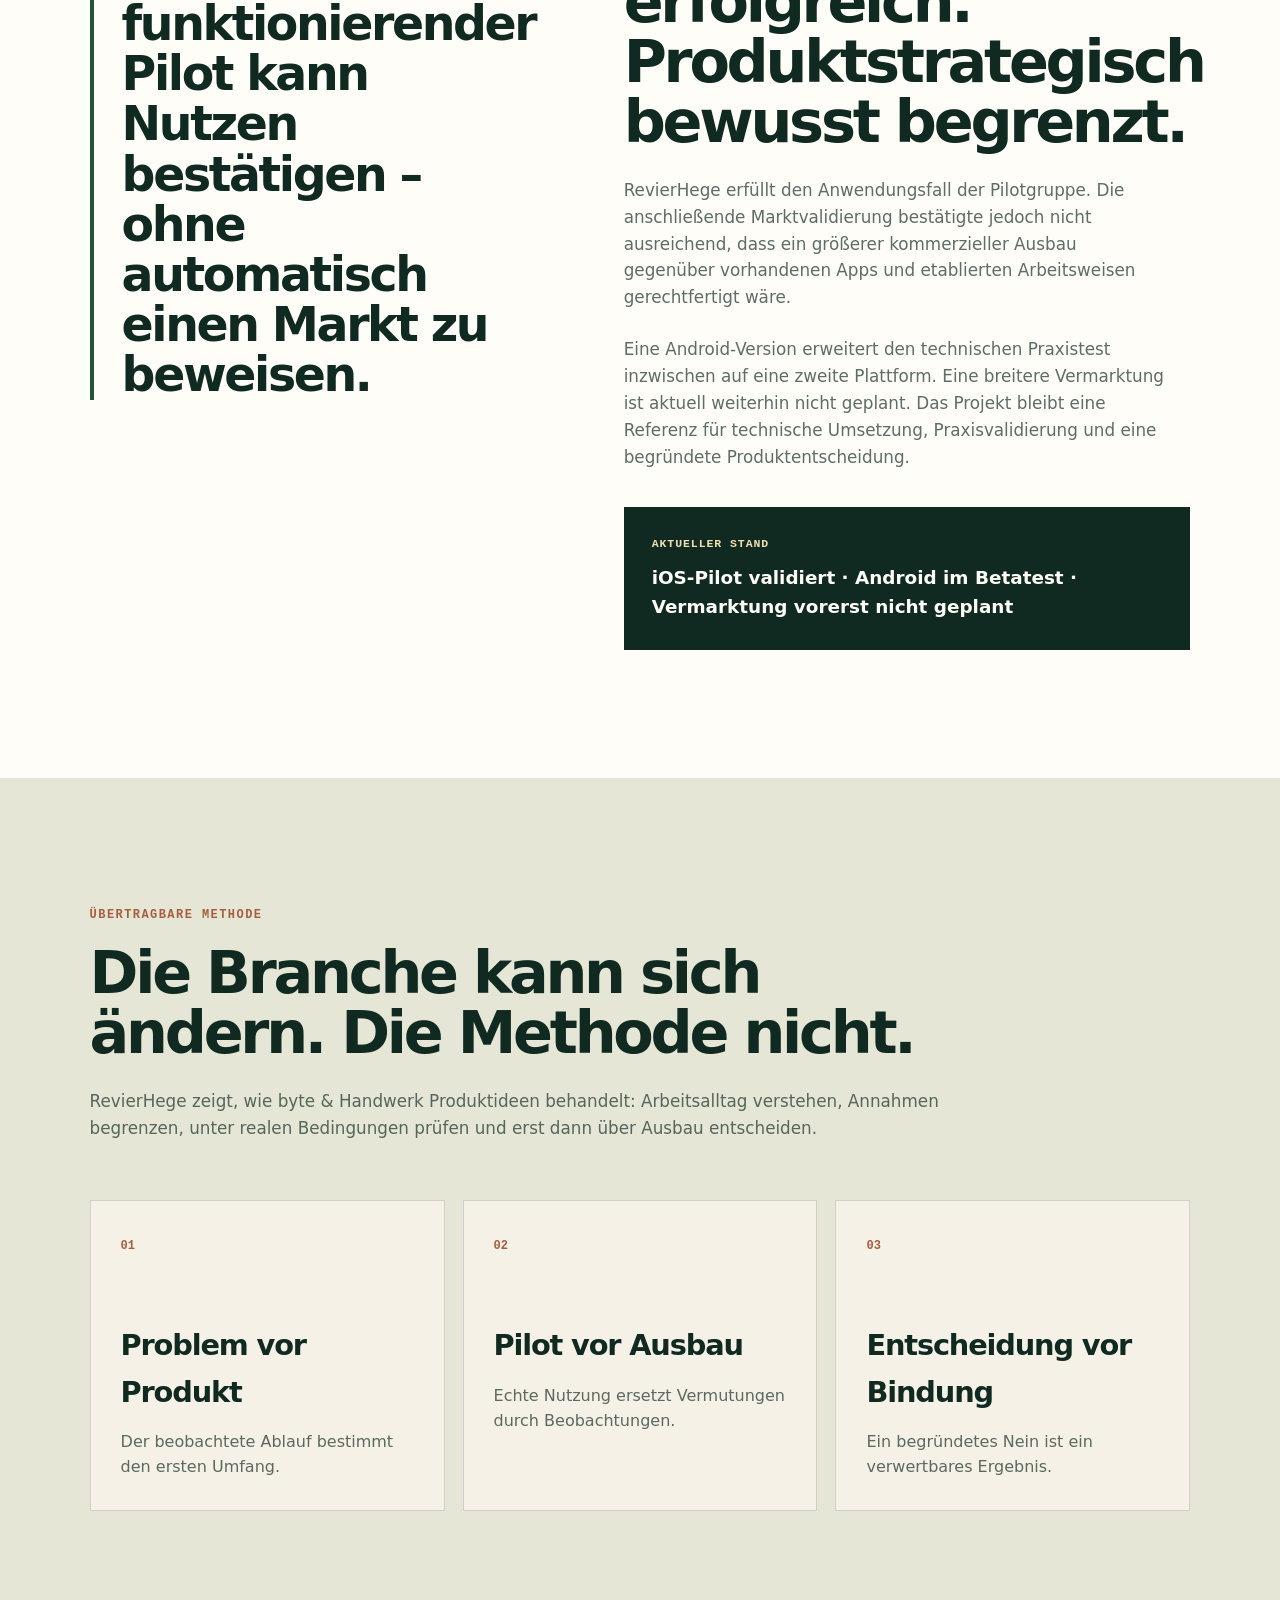
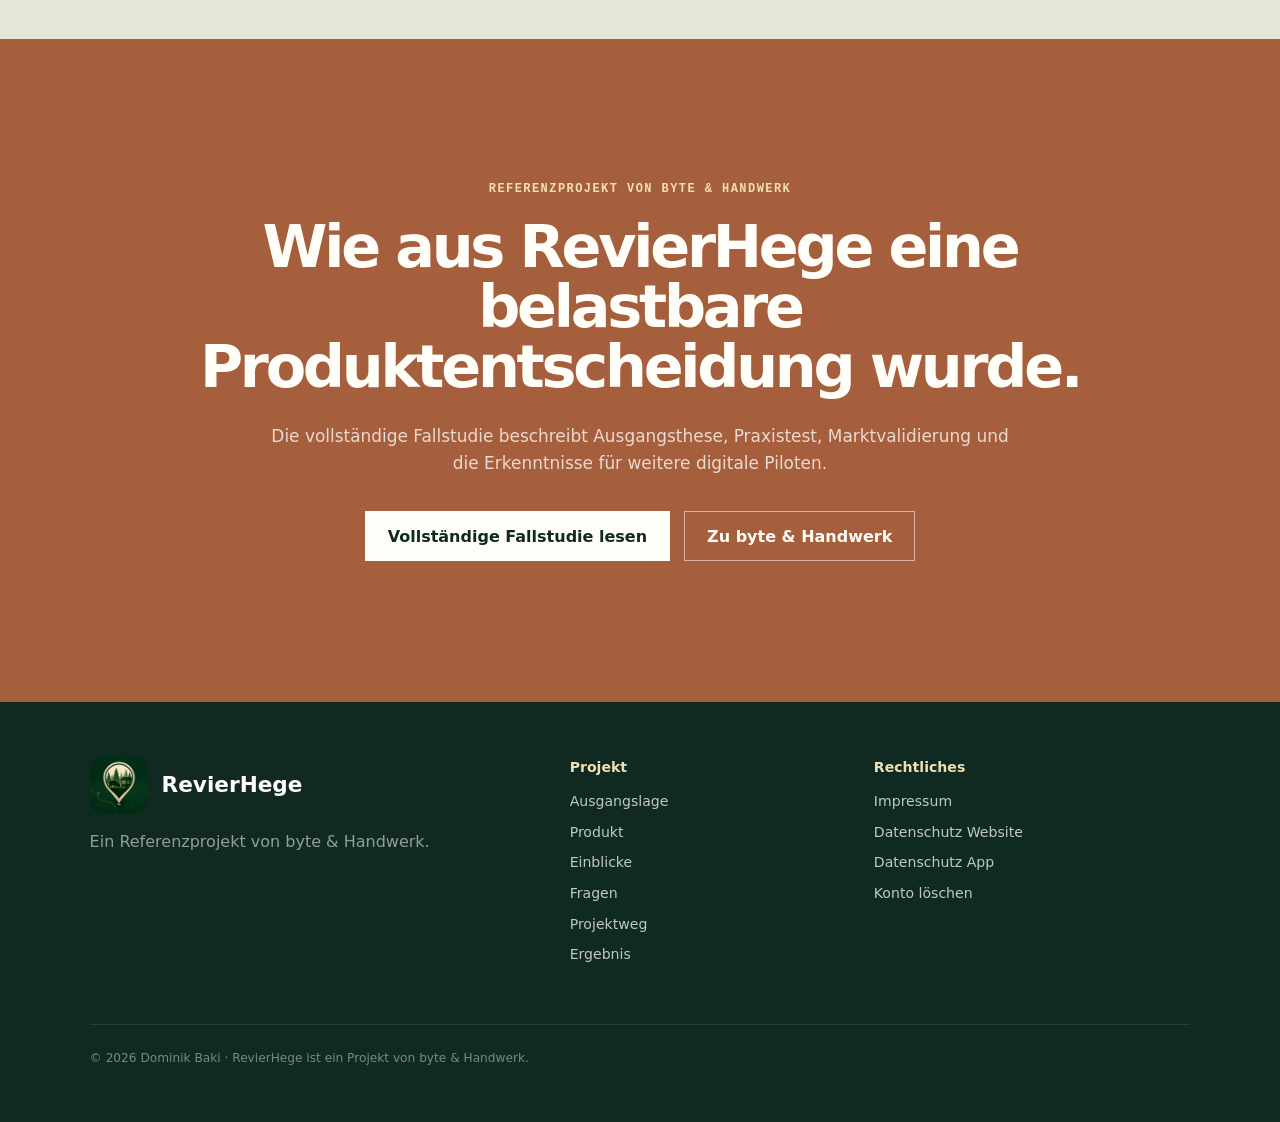
==== commit bc25b193: "feat: aktuelle iOS-Ansichten und neue Android-Ansichten mit Umschalter - Einblicke zeigen je sechs A" ====
--- a/index.html
+++ b/index.html
@@ -13,8 +13,8 @@
     <meta property="og:description" content="RevierHege für iOS und Android: ein validierter iOS-Pilot und eine Android-Version im Betatest.">
     <link rel="icon" type="image/png" href="assets/images/revierhege-icon.png">
     <link rel="apple-touch-icon" href="assets/images/revierhege-icon.png">
-    <link rel="stylesheet" href="assets/styles.css?v=20261018-1">
-    <script src="assets/site.js?v=20260808-2" defer></script>
+    <link rel="stylesheet" href="assets/styles.css?v=20261018-2">
+    <script src="assets/site.js?v=20261018-1" defer></script>
     <script type="application/ld+json">
       {
         "@context": "https://schema.org",
@@ -113,9 +113,9 @@
         <div class="product-layout">
           <figure class="app-preview">
             <div class="phone-frame">
-              <img src="assets/images/screenshots/revierkarte.jpg" width="828" height="1800" alt="Revierkarte der RevierHege-App mit zwei markierten Kirrungen und unterschiedlichem Status">
+              <img src="assets/images/screenshots/ios-karte.jpg" width="828" height="1800" alt="Revierkarte der iOS-App in der Satellitenansicht mit fünf Kirrungen: drei in Ordnung, eine leer, eine mit fälliger Kontrolle">
             </div>
-            <figcaption>Echte Ansicht aus dem funktionierenden iOS-MVP</figcaption>
+            <figcaption>Revierkarte der iOS-App · Testdaten</figcaption>
           </figure>
           <div class="section-heading product-copy">
             <p class="eyebrow">Das entstandene Produkt</p>
@@ -144,47 +144,95 @@
 
       <section class="section section-white screenshot-section" id="einblicke">
         <div class="section-heading">
-          <p class="eyebrow">Einblicke in den MVP</p>
+          <p class="eyebrow">Einblicke in die App</p>
           <h2>Der gemeinsame Revierstand – vom Überblick bis ins Detail.</h2>
-          <p>Die Aufnahmen zeigen den getesteten Funktionsumfang: Status erfassen, Veränderungen nachvollziehen, Berechtigungen verwalten und alle Beteiligten auf demselben Stand halten.</p>
-        </div>
-        <div class="screenshot-gallery" aria-label="App-Ansichten aus RevierHege">
-          <figure class="screenshot-card">
-            <button class="screenshot-open" type="button" data-screenshot-open data-screenshot-src="assets/images/screenshots/dashboard.png" data-screenshot-alt="Dashboard der RevierHege-App mit Kennzahlen, letzten Aktivitäten und Kirrungsstatus" data-screenshot-caption="Dashboard – Kennzahlen, Aktivitäten und Kirrungsstatus" aria-label="Dashboard vergrößern">
-              <img src="assets/images/screenshots/dashboard.png" width="828" height="1800" loading="lazy" alt="Dashboard der RevierHege-App mit Kennzahlen, letzten Aktivitäten und Kirrungsstatus">
-            </button>
-            <figcaption><strong>Dashboard</strong><span>Kennzahlen, Aktivitäten und Kirrungsstatus.</span></figcaption>
-          </figure>
-          <figure class="screenshot-card">
-            <button class="screenshot-open" type="button" data-screenshot-open data-screenshot-src="assets/images/screenshots/kirrung-status.png" data-screenshot-alt="Detailansicht einer Kirrung mit aktuellem Status, Kontrollintervall und Notizfunktion" data-screenshot-caption="Kirrungsdetail – Status, Kontrollintervall und Notizen" aria-label="Kirrungsdetail vergrößern">
-              <img src="assets/images/screenshots/kirrung-status.png" width="828" height="1800" loading="lazy" alt="Detailansicht einer Kirrung mit aktuellem Status, Kontrollintervall und Notizfunktion">
-            </button>
-            <figcaption><strong>Kirrungsdetail</strong><span>Status, Kontrollintervall und Notizen.</span></figcaption>
-          </figure>
-          <figure class="screenshot-card">
-            <button class="screenshot-open" type="button" data-screenshot-open data-screenshot-src="assets/images/screenshots/kirrung-logbuch.png" data-screenshot-alt="Logbuch und Verwaltungsbereich einer Kirrung mit protokollierten Änderungen" data-screenshot-caption="Logbuch – Änderungen und Verwaltung nachvollziehen" aria-label="Logbuch vergrößern">
-              <img src="assets/images/screenshots/kirrung-logbuch.png" width="828" height="1800" loading="lazy" alt="Logbuch und Verwaltungsbereich einer Kirrung mit protokollierten Änderungen">
-            </button>
-            <figcaption><strong>Logbuch</strong><span>Änderungen und Verwaltung nachvollziehen.</span></figcaption>
-          </figure>
-          <figure class="screenshot-card">
-            <button class="screenshot-open" type="button" data-screenshot-open data-screenshot-src="assets/images/screenshots/profil-berechtigungen.png" data-screenshot-alt="Profilansicht der RevierHege-App mit Revierzuordnung, Rolle und Berechtigungen" data-screenshot-caption="Profil – Revierzuordnung und Berechtigungen" aria-label="Profil und Berechtigungen vergrößern">
-              <img src="assets/images/screenshots/profil-berechtigungen.png" width="828" height="1800" loading="lazy" alt="Profilansicht der RevierHege-App mit Revierzuordnung, Rolle und Berechtigungen">
-            </button>
-            <figcaption><strong>Profil</strong><span>Revierzuordnung und Berechtigungen.</span></figcaption>
-          </figure>
-          <figure class="screenshot-card">
-            <button class="screenshot-open" type="button" data-screenshot-open data-screenshot-src="assets/images/screenshots/profil-support-rechtliches.png" data-screenshot-alt="Profilbereich der RevierHege-App mit Support, Rechtstexten und Kontoverwaltung" data-screenshot-caption="Kontoverwaltung – Support, Rechtliches und persönliche Daten" aria-label="Kontoverwaltung vergrößern">
-              <img src="assets/images/screenshots/profil-support-rechtliches.png" width="828" height="1800" loading="lazy" alt="Profilbereich der RevierHege-App mit Support, Rechtstexten und Kontoverwaltung">
-            </button>
-            <figcaption><strong>Kontoverwaltung</strong><span>Support, Rechtliches und persönliche Daten.</span></figcaption>
-          </figure>
-          <figure class="screenshot-card">
-            <button class="screenshot-open" type="button" data-screenshot-open data-screenshot-src="assets/images/screenshots/mitgliedsanfragen.png" data-screenshot-alt="Ansicht für offene Mitgliedsanfragen innerhalb einer geschlossenen Reviergruppe" data-screenshot-caption="Mitgliedsanfragen – kontrollierter Zugang zum Revier" aria-label="Mitgliedsanfragen vergrößern">
-              <img src="assets/images/screenshots/mitgliedsanfragen.png" width="828" height="1800" loading="lazy" alt="Ansicht für offene Mitgliedsanfragen innerhalb einer geschlossenen Reviergruppe">
-            </button>
-            <figcaption><strong>Mitgliedsanfragen</strong><span>Kontrollierter Zugang zum Revier.</span></figcaption>
-          </figure>
+          <p>Die Aufnahmen zeigen dieselben Abläufe auf iOS und Android: den Überblick über das Revier, die Kirrungen auf Karte und Liste, die Detailansicht einer Kirrung und das Eintragen einer Beschickung. Kirrungen und Namen sind Testdaten, aufgenommen am 18. Oktober 2026.</p>
+        </div>
+        <div class="platform-switch" data-platform-switch hidden>
+          <button class="platform-tab" type="button" id="plattform-ios" data-platform-tab="ios" aria-controls="ansichten-ios">iOS</button>
+          <button class="platform-tab" type="button" id="plattform-android" data-platform-tab="android" aria-controls="ansichten-android">Android</button>
+        </div>
+        <div class="platform-panel" id="ansichten-ios" data-platform-panel="ios">
+          <h3 class="platform-title" data-platform-title>iOS</h3>
+          <div class="screenshot-gallery" aria-label="Ansichten der iOS-App">
+            <figure class="screenshot-card">
+              <button class="screenshot-open" type="button" data-screenshot-open data-screenshot-src="assets/images/screenshots/ios-uebersicht.png" data-screenshot-alt="Übersicht der iOS-App mit Zählern für Kontrolle fällig, Leer gemeldet, In Ordnung und Archiviert sowie den letzten drei Aktivitäten" data-screenshot-caption="iOS · Übersicht – Zähler nach Status und letzte Aktivitäten" aria-label="Übersicht (iOS) vergrößern">
+                <img src="assets/images/screenshots/ios-uebersicht.png" width="828" height="1800" loading="lazy" alt="Übersicht der iOS-App mit Zählern für Kontrolle fällig, Leer gemeldet, In Ordnung und Archiviert sowie den letzten drei Aktivitäten">
+              </button>
+              <figcaption><strong>Übersicht</strong><span>Zähler nach Status und letzte Aktivitäten.</span></figcaption>
+            </figure>
+            <figure class="screenshot-card">
+              <button class="screenshot-open" type="button" data-screenshot-open data-screenshot-src="assets/images/screenshots/ios-karte.jpg" data-screenshot-alt="Revierkarte der iOS-App in der Satellitenansicht mit fünf Kirrungen, farbig nach Status markiert" data-screenshot-caption="iOS · Revierkarte – Alle Kirrungen mit ihrem Status auf der Karte" aria-label="Revierkarte (iOS) vergrößern">
+                <img src="assets/images/screenshots/ios-karte.jpg" width="828" height="1800" loading="lazy" alt="Revierkarte der iOS-App in der Satellitenansicht mit fünf Kirrungen, farbig nach Status markiert">
+              </button>
+              <figcaption><strong>Revierkarte</strong><span>Alle Kirrungen mit ihrem Status auf der Karte.</span></figcaption>
+            </figure>
+            <figure class="screenshot-card">
+              <button class="screenshot-open" type="button" data-screenshot-open data-screenshot-src="assets/images/screenshots/ios-karte-auswahl.jpg" data-screenshot-alt="Revierkarte der iOS-App mit ausgewählter Kirrung Eichenschlag und Kurzinfo: In Ordnung, Kontrolle in 7 Tagen" data-screenshot-caption="iOS · Kurzinfo auf der Karte – Status und nächste Kontrolle der ausgewählten Kirrung" aria-label="Kurzinfo auf der Karte (iOS) vergrößern">
+                <img src="assets/images/screenshots/ios-karte-auswahl.jpg" width="828" height="1800" loading="lazy" alt="Revierkarte der iOS-App mit ausgewählter Kirrung Eichenschlag und Kurzinfo: In Ordnung, Kontrolle in 7 Tagen">
+              </button>
+              <figcaption><strong>Kurzinfo auf der Karte</strong><span>Status und nächste Kontrolle der ausgewählten Kirrung.</span></figcaption>
+            </figure>
+            <figure class="screenshot-card">
+              <button class="screenshot-open" type="button" data-screenshot-open data-screenshot-src="assets/images/screenshots/ios-liste.png" data-screenshot-alt="Liste der fünf Kirrungen in der iOS-App mit Statusfilter, Status und letzter Änderung" data-screenshot-caption="iOS · Kirrungen – Liste mit Filter nach Status" aria-label="Kirrungen (iOS) vergrößern">
+                <img src="assets/images/screenshots/ios-liste.png" width="828" height="1800" loading="lazy" alt="Liste der fünf Kirrungen in der iOS-App mit Statusfilter, Status und letzter Änderung">
+              </button>
+              <figcaption><strong>Kirrungen</strong><span>Liste mit Filter nach Status.</span></figcaption>
+            </figure>
+            <figure class="screenshot-card">
+              <button class="screenshot-open" type="button" data-screenshot-open data-screenshot-src="assets/images/screenshots/ios-kirrung.png" data-screenshot-alt="Detailansicht der Kirrung Eichenschlag in der iOS-App mit Status In Ordnung, den Aktionen Kontrolliert – OK, Als aufgefüllt markieren und Als leer melden sowie dem Kontrollintervall von 7 Tagen" data-screenshot-caption="iOS · Kirrungsdetail – Status, Aktionen und Kontrollintervall" aria-label="Kirrungsdetail (iOS) vergrößern">
+                <img src="assets/images/screenshots/ios-kirrung.png" width="828" height="1800" loading="lazy" alt="Detailansicht der Kirrung Eichenschlag in der iOS-App mit Status In Ordnung, den Aktionen Kontrolliert – OK, Als aufgefüllt markieren und Als leer melden sowie dem Kontrollintervall von 7 Tagen">
+              </button>
+              <figcaption><strong>Kirrungsdetail</strong><span>Status, Aktionen und Kontrollintervall.</span></figcaption>
+            </figure>
+            <figure class="screenshot-card">
+              <button class="screenshot-open" type="button" data-screenshot-open data-screenshot-src="assets/images/screenshots/ios-beschickung.png" data-screenshot-alt="Formular Beschickung eintragen in der iOS-App mit 15 kg Mais und dem Zeitpunkt Jetzt" data-screenshot-caption="iOS · Beschickung eintragen – Menge, Einheit, Kirrmittel und Zeitpunkt" aria-label="Beschickung eintragen (iOS) vergrößern">
+                <img src="assets/images/screenshots/ios-beschickung.png" width="828" height="1800" loading="lazy" alt="Formular Beschickung eintragen in der iOS-App mit 15 kg Mais und dem Zeitpunkt Jetzt">
+              </button>
+              <figcaption><strong>Beschickung eintragen</strong><span>Menge, Einheit, Kirrmittel und Zeitpunkt.</span></figcaption>
+            </figure>
+          </div>
+        </div>
+        <div class="platform-panel" id="ansichten-android" data-platform-panel="android">
+          <h3 class="platform-title" data-platform-title>Android</h3>
+          <div class="screenshot-gallery" aria-label="Ansichten der Android-App">
+            <figure class="screenshot-card">
+              <button class="screenshot-open" type="button" data-screenshot-open data-screenshot-src="assets/images/screenshots/android-uebersicht.png" data-screenshot-alt="Übersicht der Android-App mit Zählern für Kontrolle fällig, Leer gemeldet, In Ordnung und Archiviert sowie den letzten Aktivitäten" data-screenshot-caption="Android · Übersicht – Zähler nach Status und letzte Aktivitäten" aria-label="Übersicht (Android) vergrößern">
+                <img src="assets/images/screenshots/android-uebersicht.png" width="828" height="1472" loading="lazy" alt="Übersicht der Android-App mit Zählern für Kontrolle fällig, Leer gemeldet, In Ordnung und Archiviert sowie den letzten Aktivitäten">
+              </button>
+              <figcaption><strong>Übersicht</strong><span>Zähler nach Status und letzte Aktivitäten.</span></figcaption>
+            </figure>
+            <figure class="screenshot-card">
+              <button class="screenshot-open" type="button" data-screenshot-open data-screenshot-src="assets/images/screenshots/android-karte.jpg" data-screenshot-alt="Revierkarte der Android-App in der Hybridansicht mit fünf Kirrungen, farbig nach Status markiert" data-screenshot-caption="Android · Revierkarte – Alle Kirrungen mit ihrem Status auf der Karte" aria-label="Revierkarte (Android) vergrößern">
+                <img src="assets/images/screenshots/android-karte.jpg" width="828" height="1472" loading="lazy" alt="Revierkarte der Android-App in der Hybridansicht mit fünf Kirrungen, farbig nach Status markiert">
+              </button>
+              <figcaption><strong>Revierkarte</strong><span>Alle Kirrungen mit ihrem Status auf der Karte.</span></figcaption>
+            </figure>
+            <figure class="screenshot-card">
+              <button class="screenshot-open" type="button" data-screenshot-open data-screenshot-src="assets/images/screenshots/android-karte-auswahl.jpg" data-screenshot-alt="Revierkarte der Android-App mit ausgewählter Kirrung Eichenschlag und Kurzinfo: In Ordnung, Kontrolle in 7 Tagen" data-screenshot-caption="Android · Kurzinfo auf der Karte – Status und nächste Kontrolle der ausgewählten Kirrung" aria-label="Kurzinfo auf der Karte (Android) vergrößern">
+                <img src="assets/images/screenshots/android-karte-auswahl.jpg" width="828" height="1472" loading="lazy" alt="Revierkarte der Android-App mit ausgewählter Kirrung Eichenschlag und Kurzinfo: In Ordnung, Kontrolle in 7 Tagen">
+              </button>
+              <figcaption><strong>Kurzinfo auf der Karte</strong><span>Status und nächste Kontrolle der ausgewählten Kirrung.</span></figcaption>
+            </figure>
+            <figure class="screenshot-card">
+              <button class="screenshot-open" type="button" data-screenshot-open data-screenshot-src="assets/images/screenshots/android-liste.png" data-screenshot-alt="Liste der Kirrungen in der Android-App mit Statusfilter, Status, letzter Änderung und den Aktionen Auffüllen und Leer melden" data-screenshot-caption="Android · Kirrungen – Liste mit Filter nach Status" aria-label="Kirrungen (Android) vergrößern">
+                <img src="assets/images/screenshots/android-liste.png" width="828" height="1472" loading="lazy" alt="Liste der Kirrungen in der Android-App mit Statusfilter, Status, letzter Änderung und den Aktionen Auffüllen und Leer melden">
+              </button>
+              <figcaption><strong>Kirrungen</strong><span>Liste mit Filter nach Status.</span></figcaption>
+            </figure>
+            <figure class="screenshot-card">
+              <button class="screenshot-open" type="button" data-screenshot-open data-screenshot-src="assets/images/screenshots/android-kirrung.png" data-screenshot-alt="Detailansicht der Kirrung Eichenschlag in der Android-App mit Status In Ordnung, Kontrollintervall von 7 Tagen, den Aktionen Kontrolliert – OK, Auffüllen und Leer melden sowie einer Notiz" data-screenshot-caption="Android · Kirrungsdetail – Status, Aktionen und Kontrollintervall" aria-label="Kirrungsdetail (Android) vergrößern">
+                <img src="assets/images/screenshots/android-kirrung.png" width="828" height="1472" loading="lazy" alt="Detailansicht der Kirrung Eichenschlag in der Android-App mit Status In Ordnung, Kontrollintervall von 7 Tagen, den Aktionen Kontrolliert – OK, Auffüllen und Leer melden sowie einer Notiz">
+              </button>
+              <figcaption><strong>Kirrungsdetail</strong><span>Status, Aktionen und Kontrollintervall.</span></figcaption>
+            </figure>
+            <figure class="screenshot-card">
+              <button class="screenshot-open" type="button" data-screenshot-open data-screenshot-src="assets/images/screenshots/android-beschickung.png" data-screenshot-alt="Dialog Beschickung eintragen in der Android-App mit 15 kg Mais und dem Zeitpunkt Jetzt" data-screenshot-caption="Android · Beschickung eintragen – Menge, Einheit, Kirrmittel und Zeitpunkt" aria-label="Beschickung eintragen (Android) vergrößern">
+                <img src="assets/images/screenshots/android-beschickung.png" width="828" height="1472" loading="lazy" alt="Dialog Beschickung eintragen in der Android-App mit 15 kg Mais und dem Zeitpunkt Jetzt">
+              </button>
+              <figcaption><strong>Beschickung eintragen</strong><span>Menge, Einheit, Kirrmittel und Zeitpunkt.</span></figcaption>
+            </figure>
+          </div>
         </div>
         <p class="gallery-hint">Bild auswählen, um die Ansicht zu vergrößern.</p>
       </section>
--- a/assets/styles.css
+++ b/assets/styles.css
@@ -789,6 +789,54 @@
   text-transform: uppercase;
 }
 
+.platform-switch {
+  display: inline-flex;
+  margin-top: 46px;
+  border: 1px solid var(--ink);
+}
+
+.platform-switch[hidden],
+.platform-panel[hidden],
+.platform-title[hidden] {
+  display: none;
+}
+
+.platform-tab {
+  min-width: 128px;
+  min-height: 46px;
+  padding: 10px 22px;
+  border: 0;
+  background: transparent;
+  color: var(--ink);
+  cursor: pointer;
+  font-weight: 780;
+  line-height: 1.2;
+  transition: background 160ms ease, color 160ms ease;
+}
+
+.platform-tab + .platform-tab {
+  border-left: 1px solid var(--ink);
+}
+
+.platform-tab:hover {
+  background: var(--paper);
+}
+
+.platform-tab[aria-selected="true"] {
+  background: var(--ink);
+  color: var(--white);
+}
+
+.platform-title {
+  margin: 58px 0 0;
+  font-size: 1.35rem;
+  letter-spacing: -0.02em;
+}
+
+.platform-panel .screenshot-gallery {
+  margin-top: 26px;
+}
+
 .screenshot-dialog {
   width: min(92vw, 620px);
   max-width: none;
@@ -1218,6 +1266,15 @@
     border-radius: 29px;
   }
 
+  .platform-switch {
+    display: flex;
+  }
+
+  .platform-tab {
+    min-width: 0;
+    flex: 1;
+  }
+
   .screenshot-gallery {
     grid-auto-columns: min(78vw, 320px);
     margin-right: -20px;
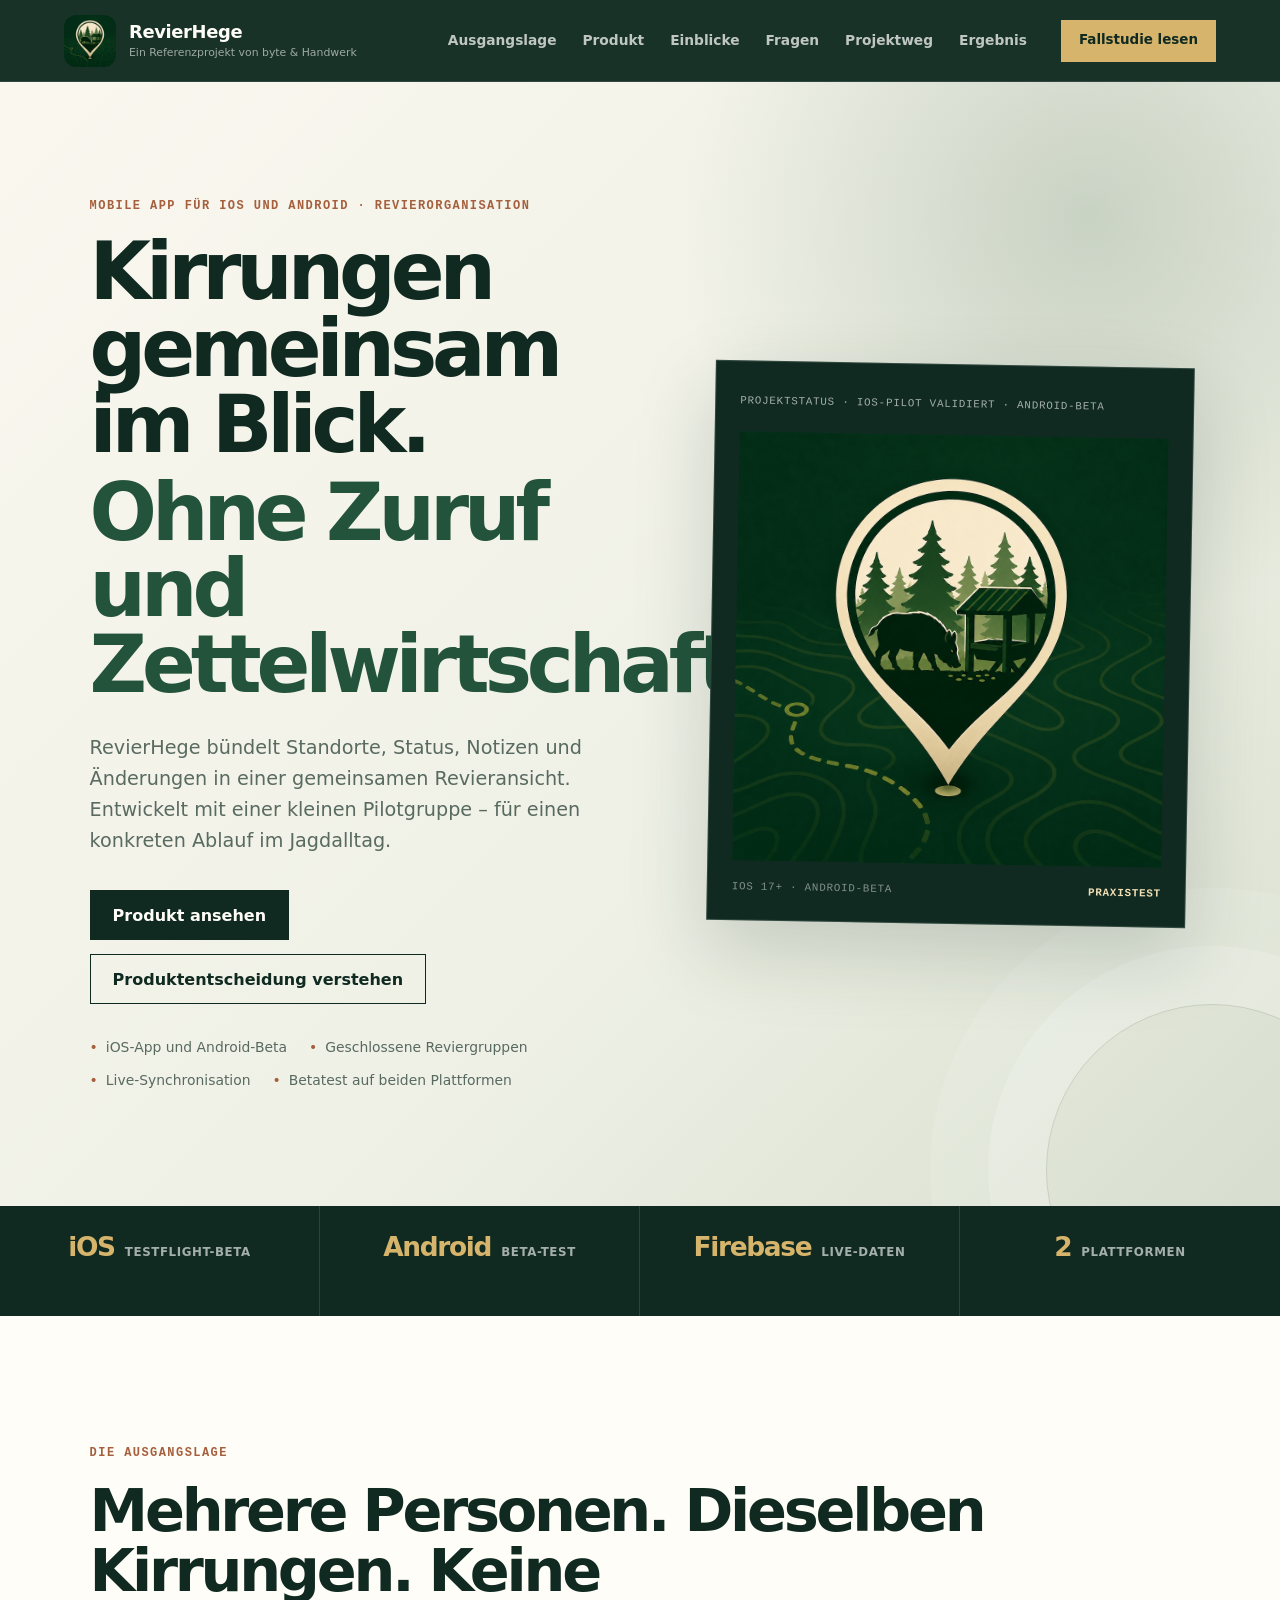
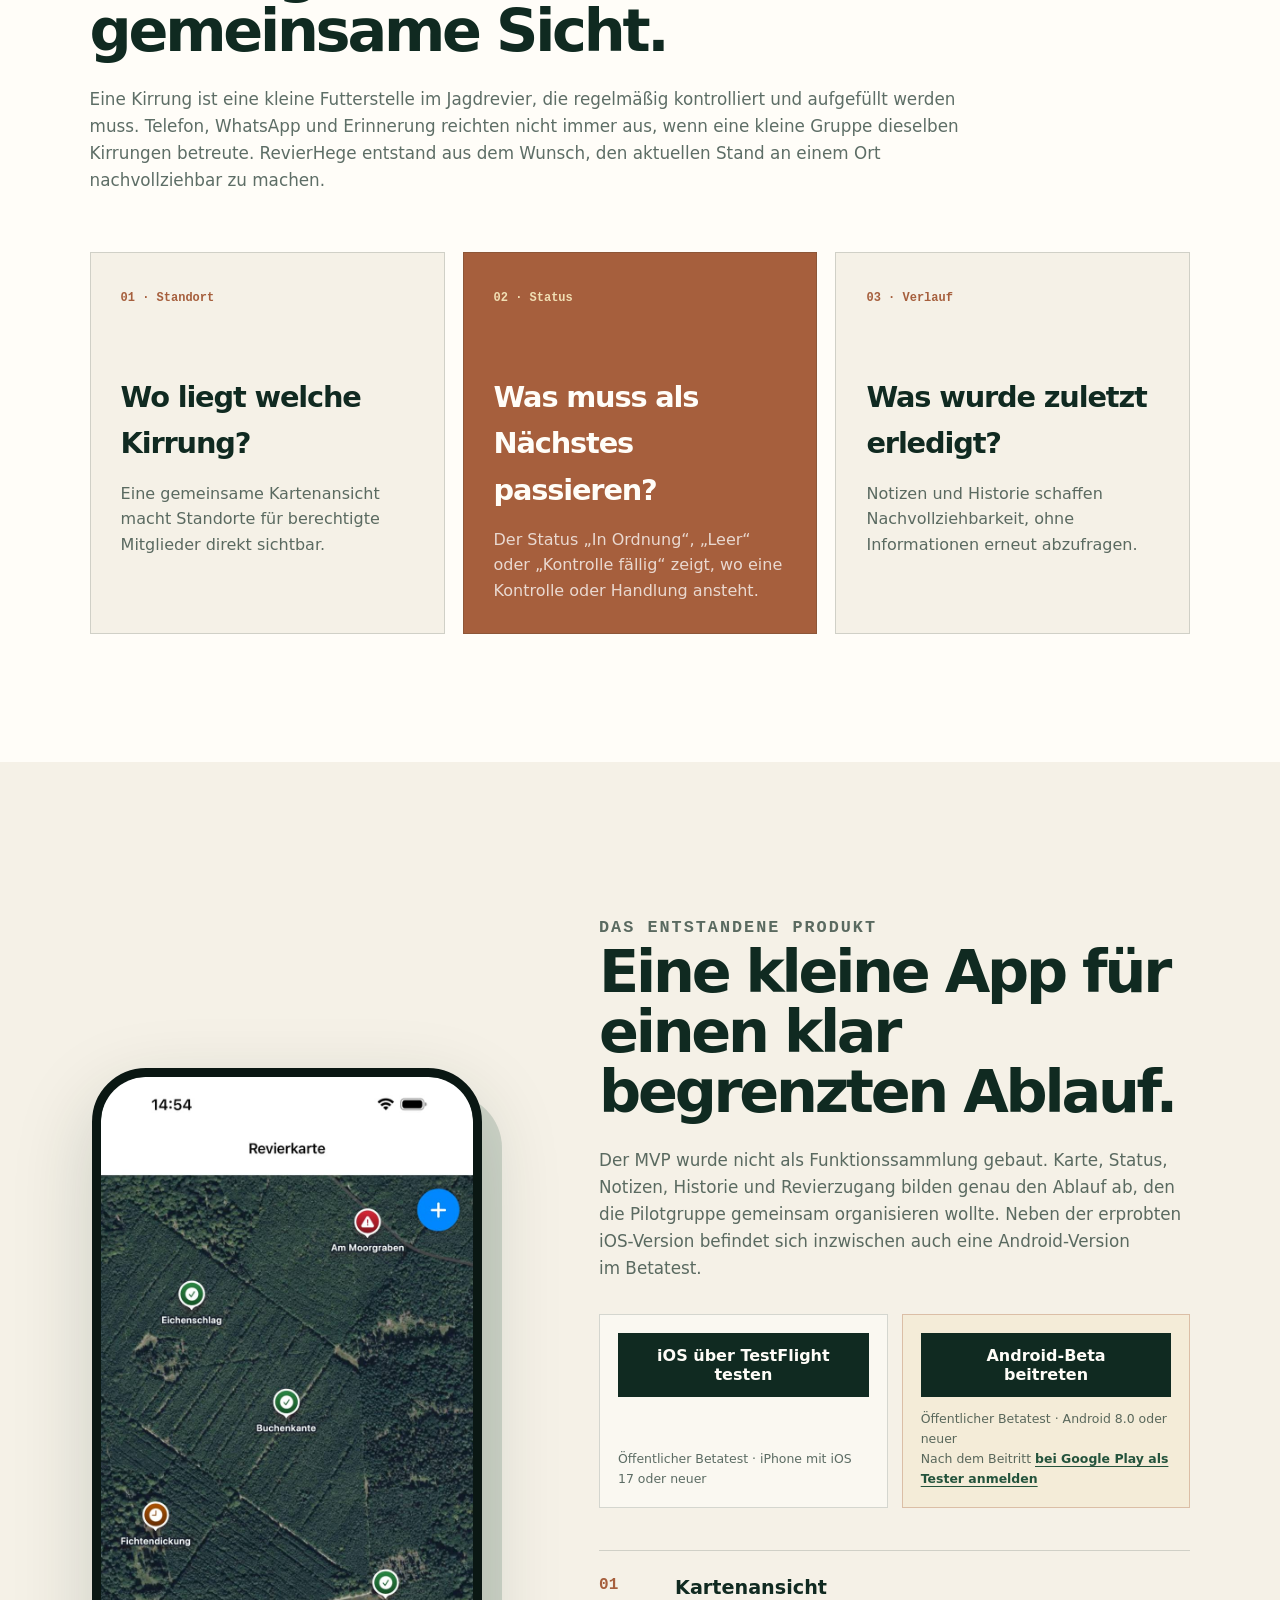
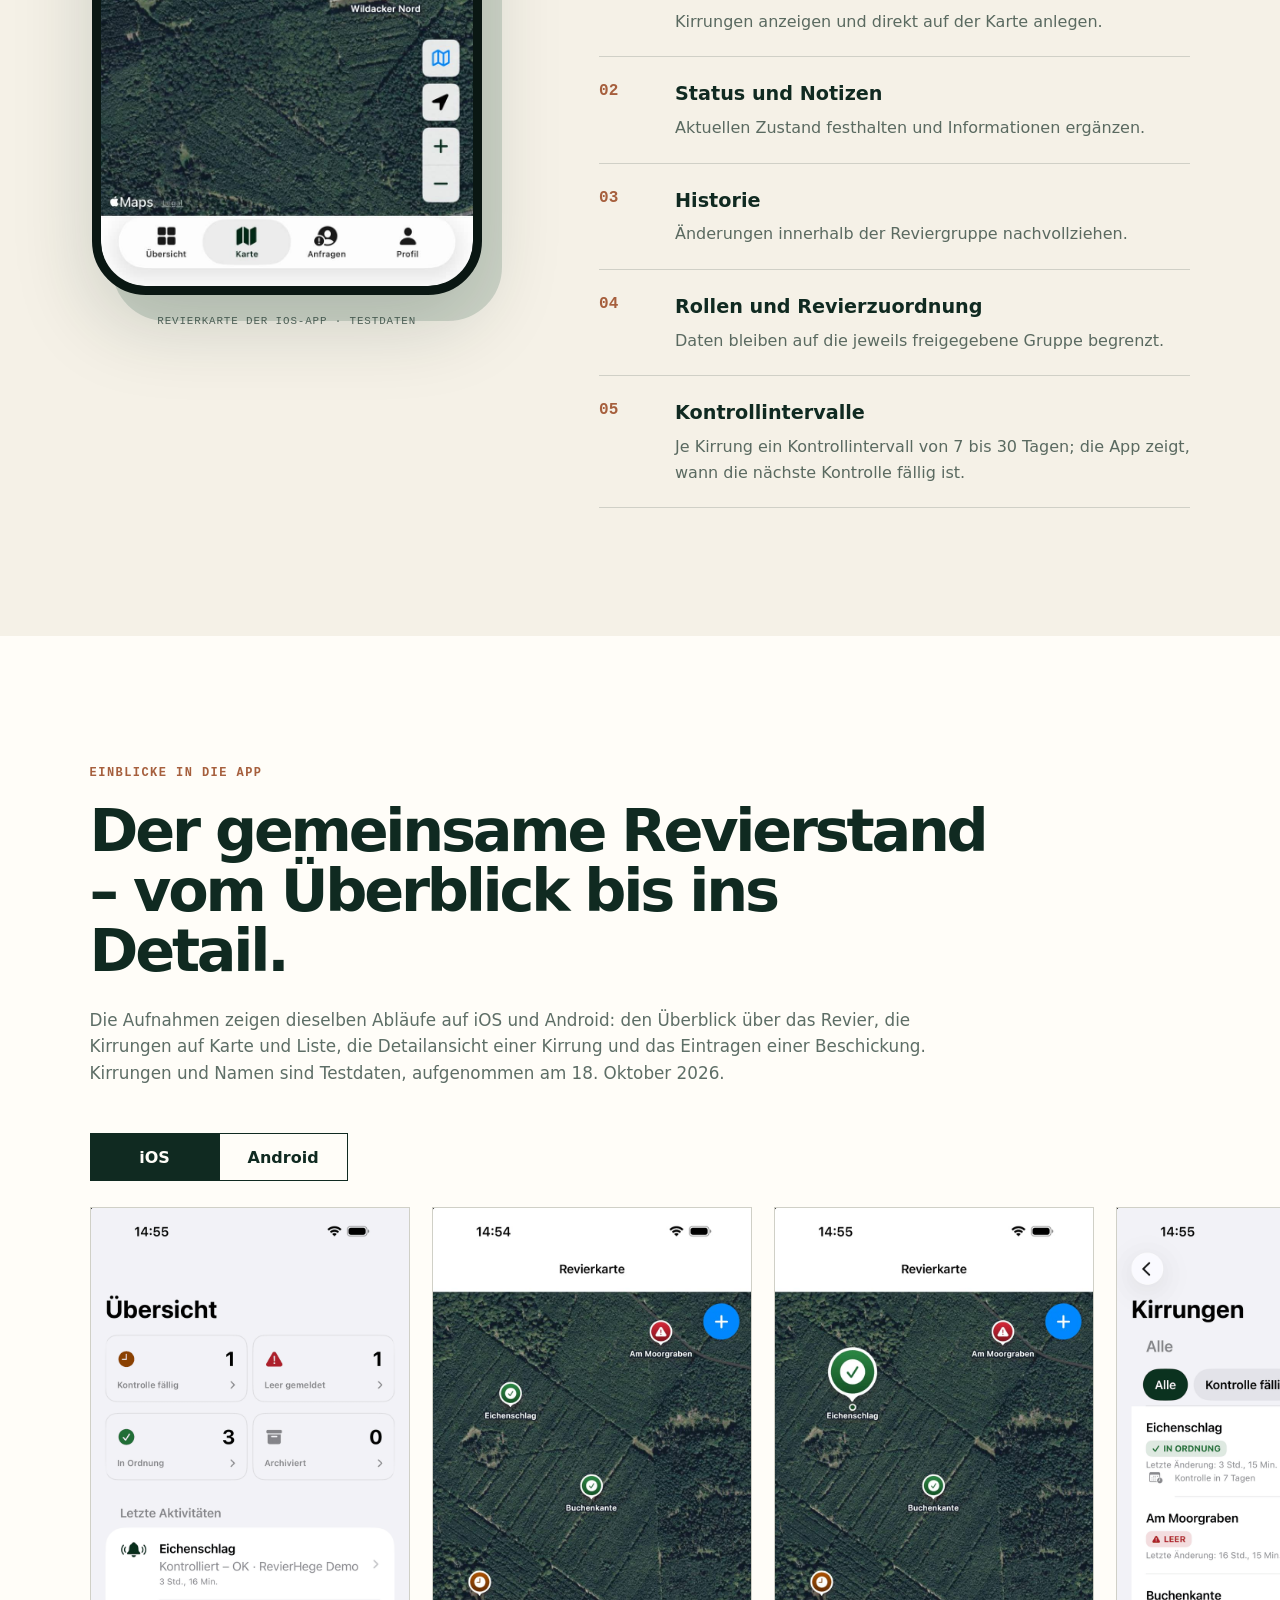
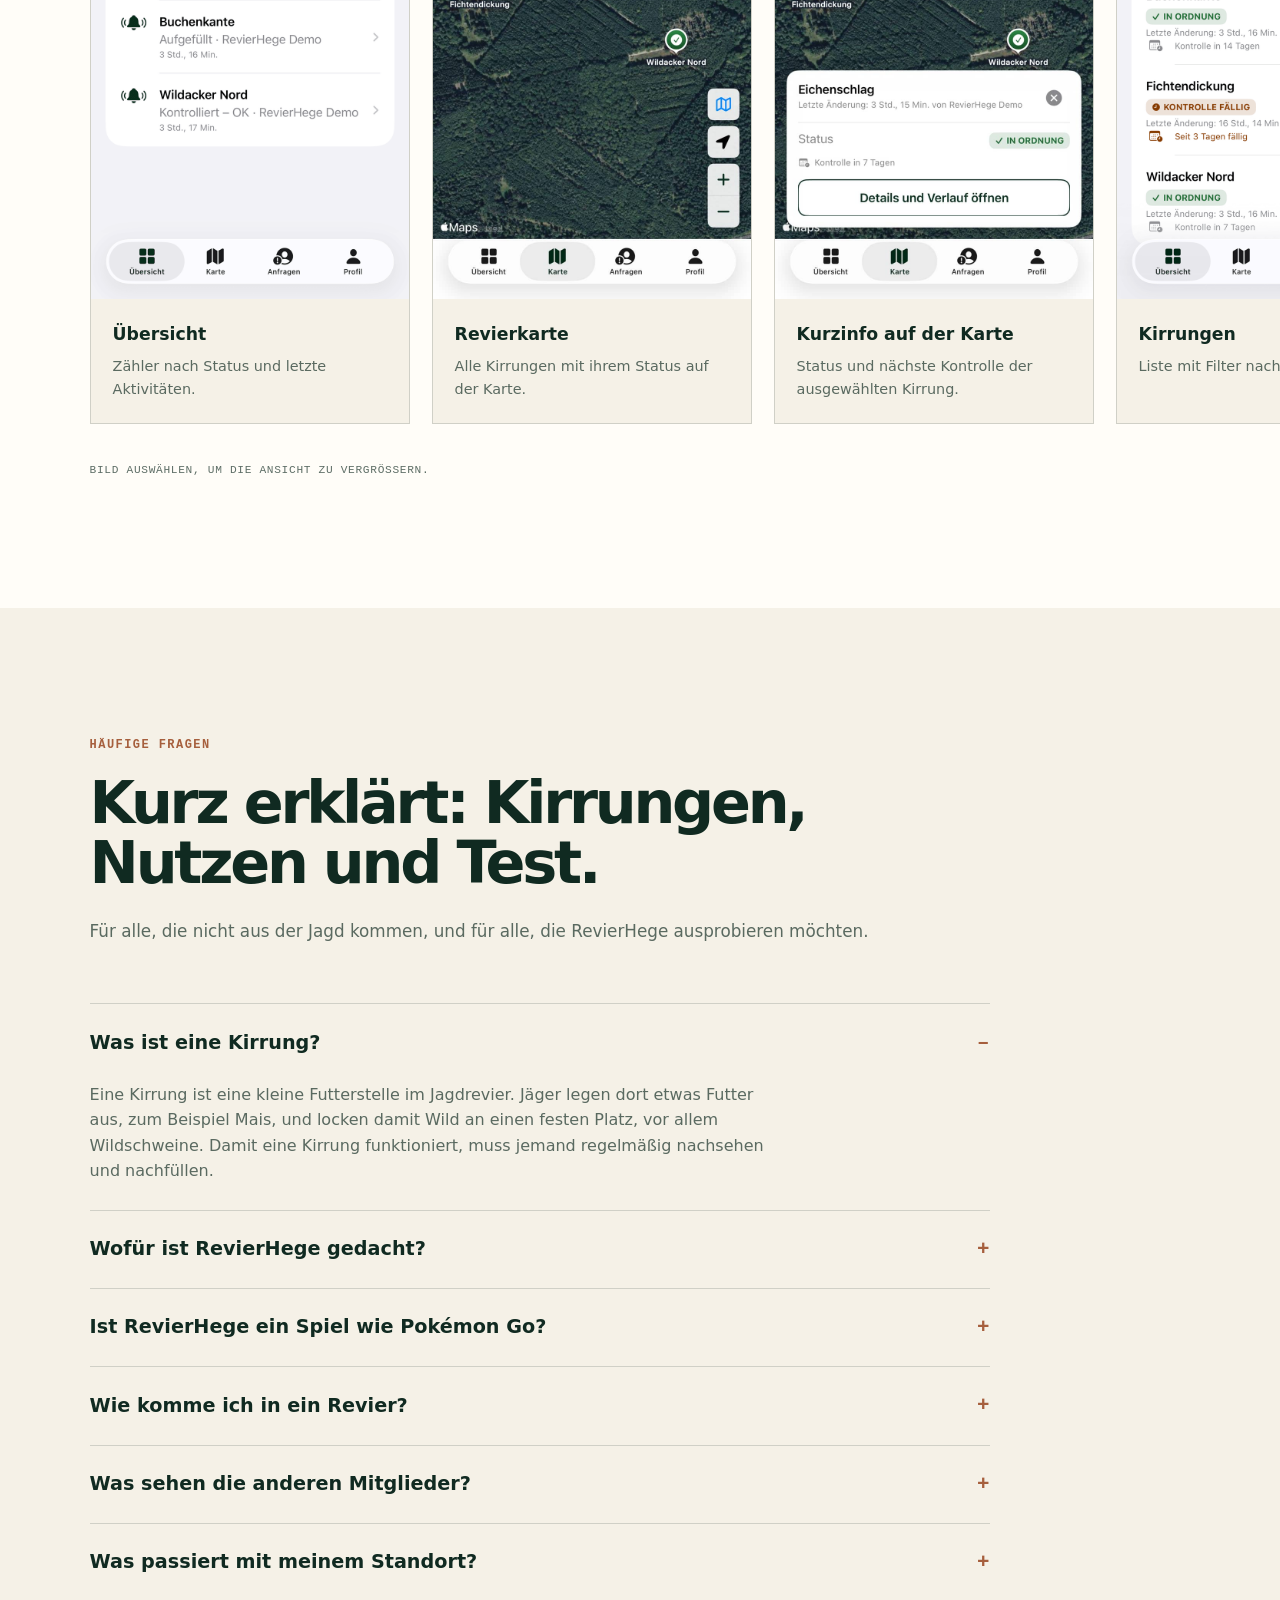
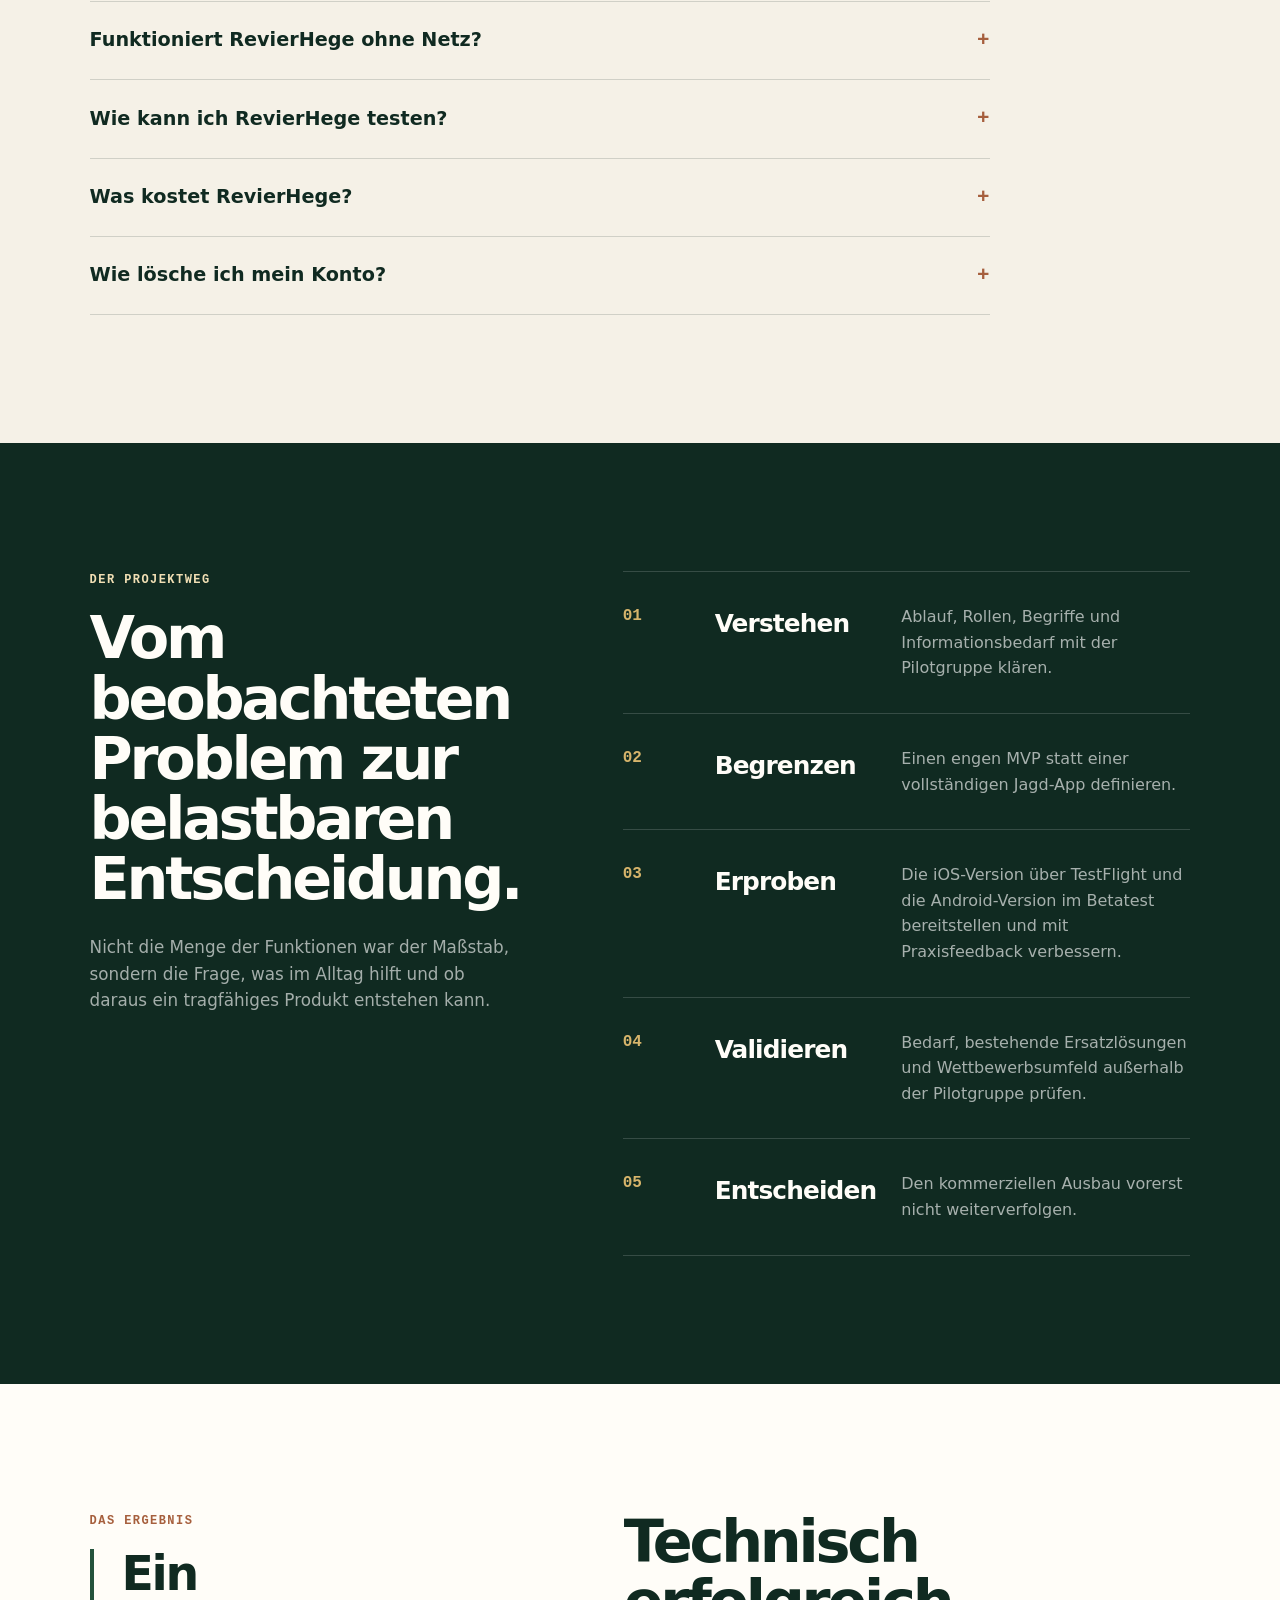
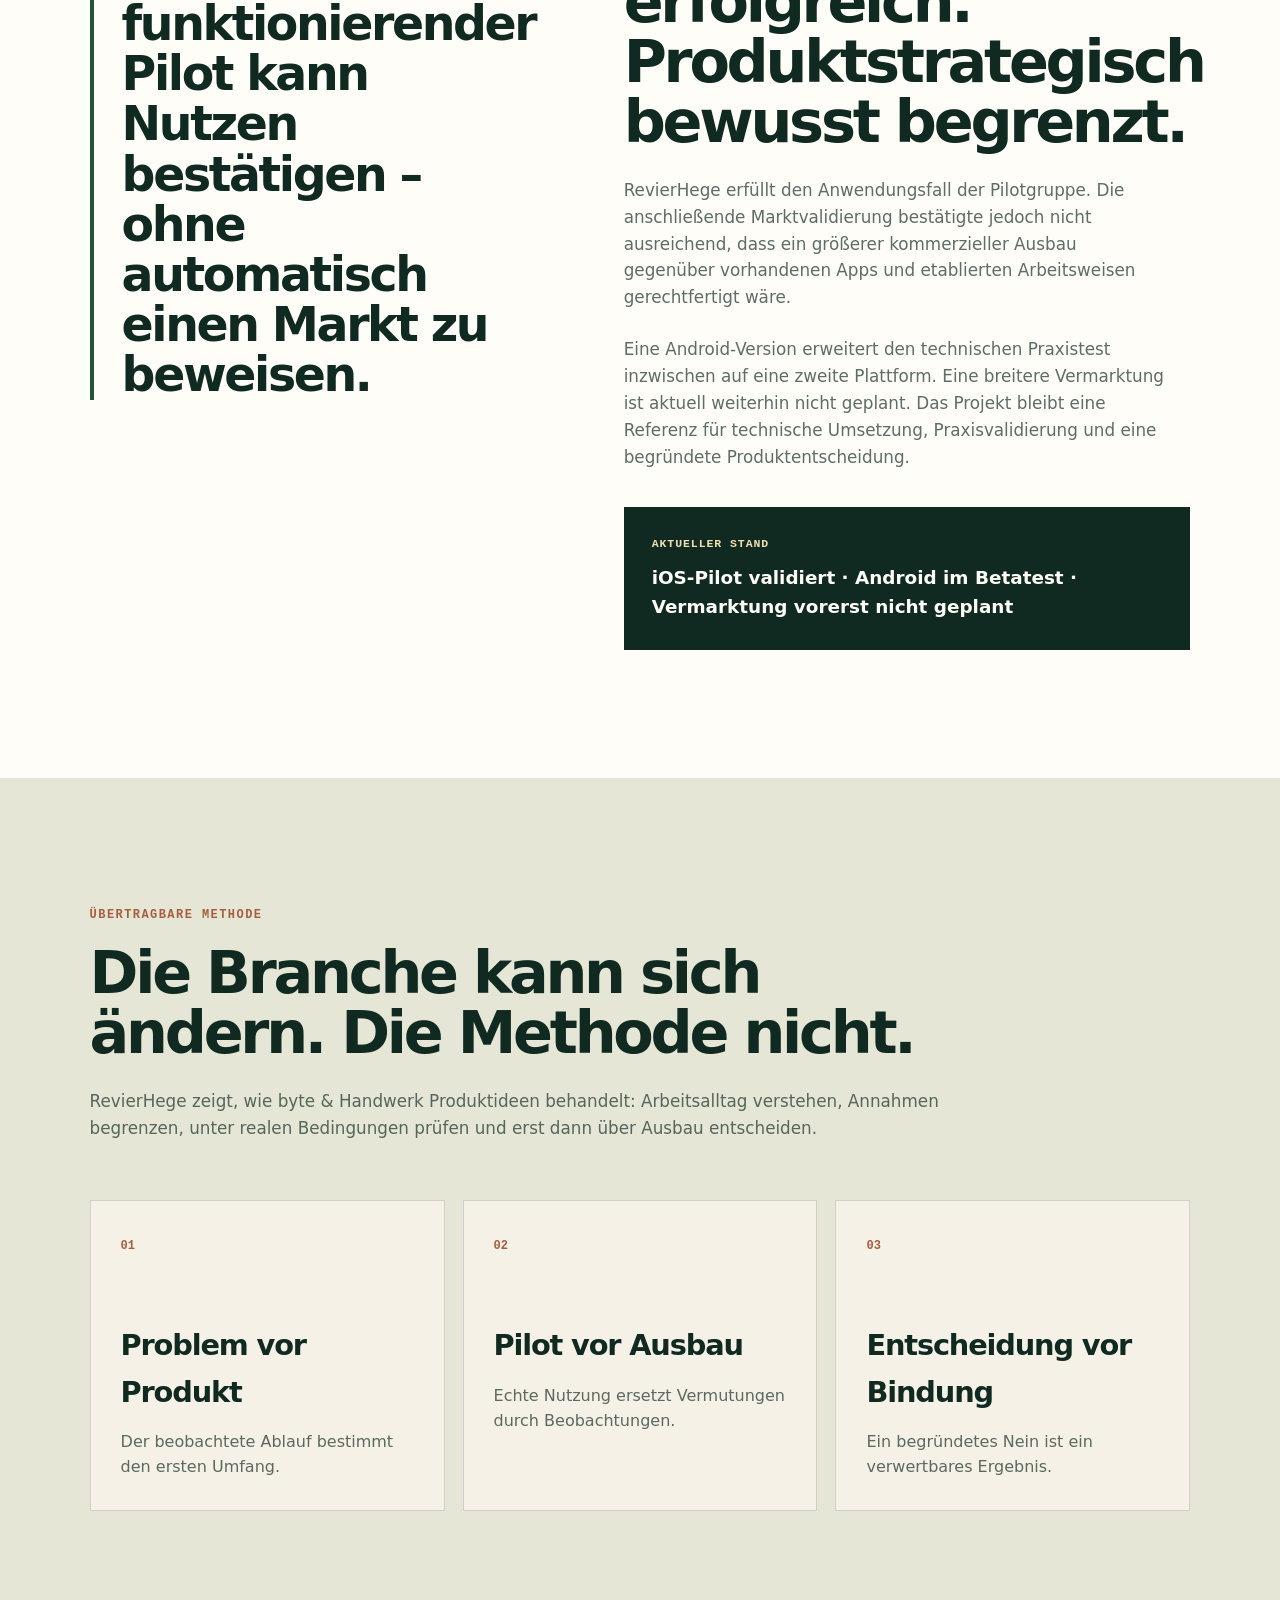
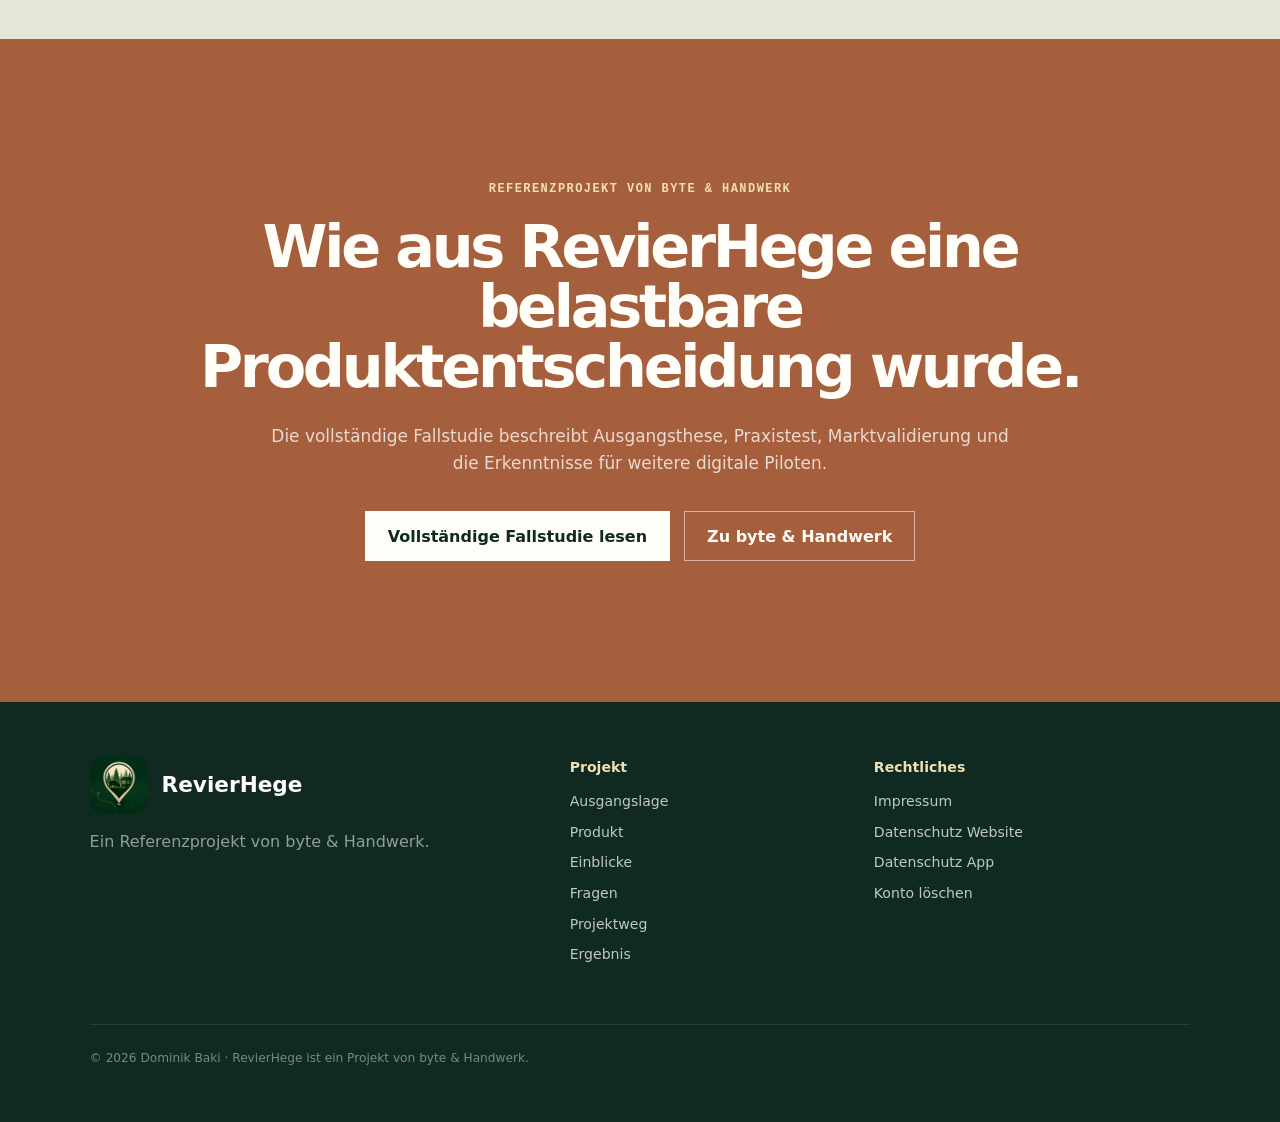
==== commit b1580c51: "fix: Kontrollintervalle stimmen für beide Apps iOS bietet 7, 10, 14, 21 und 30 Tage (StationDetailVi" ====
--- a/index.html
+++ b/index.html
@@ -136,7 +136,7 @@
               <li><span>02</span><div><strong>Status und Notizen</strong><p>Aktuellen Zustand festhalten und Informationen ergänzen.</p></div></li>
               <li><span>03</span><div><strong>Historie</strong><p>Änderungen innerhalb der Reviergruppe nachvollziehen.</p></div></li>
               <li><span>04</span><div><strong>Rollen und Revierzuordnung</strong><p>Daten bleiben auf die jeweils freigegebene Gruppe begrenzt.</p></div></li>
-              <li><span>05</span><div><strong>Kontrollintervalle</strong><p>Je Kirrung wahlweise 7, 14 oder 30 Tage; die App zeigt, wann die nächste Kontrolle fällig ist.</p></div></li>
+              <li><span>05</span><div><strong>Kontrollintervalle</strong><p>Je Kirrung ein Kontrollintervall von 7 bis 30 Tagen; die App zeigt, wann die nächste Kontrolle fällig ist.</p></div></li>
             </ul>
           </div>
         </div>
